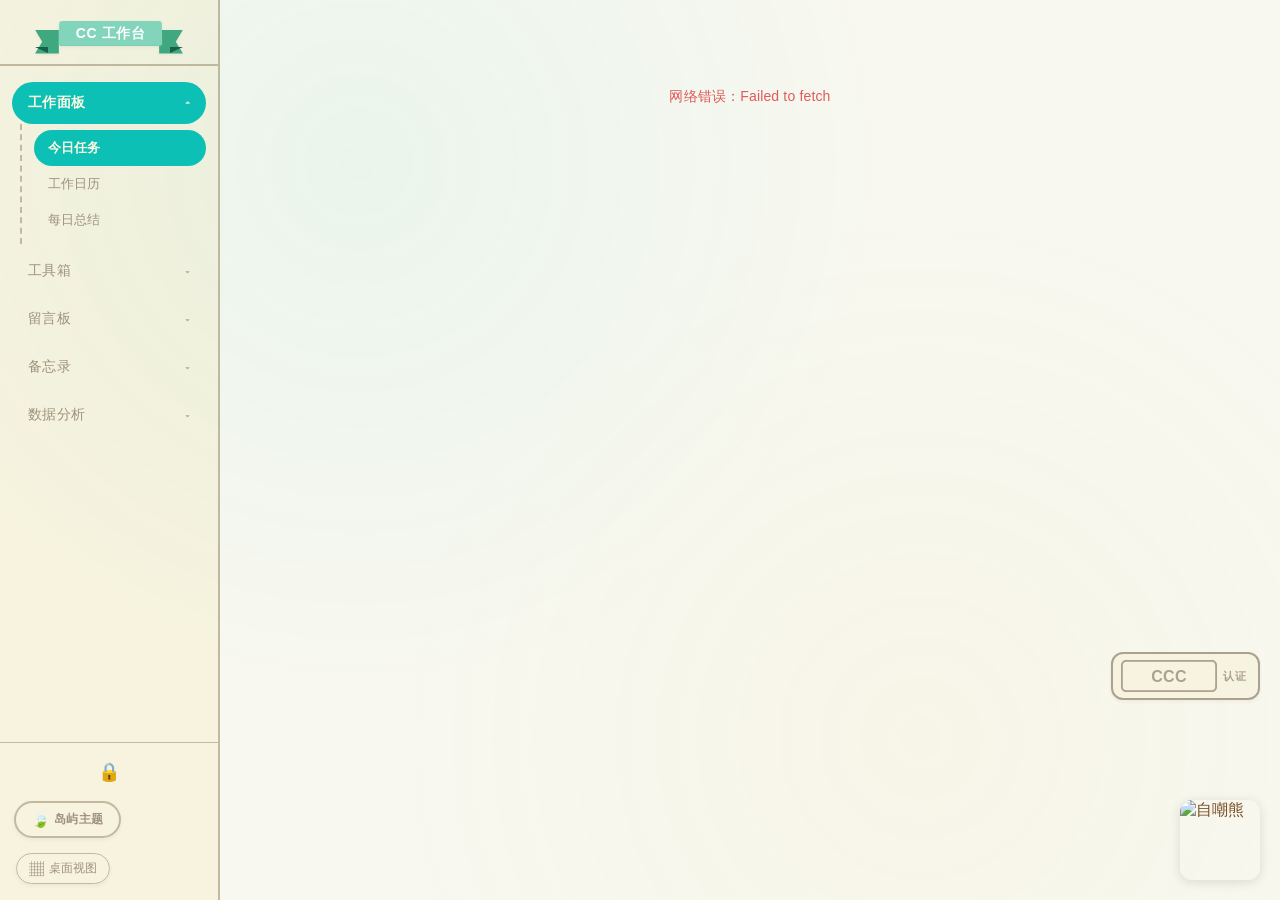
==== index.html @ 9c5de364 "deploy: 533523453299d1c32eed625b821d4c631b75091e" ====
<!DOCTYPE html>
<html lang="zh-CN">
<head>
<meta charset="UTF-8">
<meta name="viewport" content="width=device-width, initial-scale=1.0, maximum-scale=1.0, user-scalable=no">
<meta http-equiv="Content-Security-Policy" content="default-src 'self' https://fonts.googleapis.com https://fonts.gstatic.com https://cdn.jsdelivr.net; style-src 'self' 'unsafe-inline' https://fonts.googleapis.com; script-src 'self' 'unsafe-inline' https://cdn.jsdelivr.net; img-src 'self' data: blob: https://media.tenor.com; connect-src 'self' https://api.sz-hrhb.com http://127.0.0.1:5001 https://cdn.jsdelivr.net https://opencode.ai">
<title>CC 工作台</title>
<link rel="preconnect" href="https://fonts.googleapis.com">
<link rel="preconnect" href="https://fonts.gstatic.com" crossorigin>
<link href="https://fonts.googleapis.com/css2?family=Nunito:wght@400;500;600;700;800;900&family=Noto+Sans+SC:wght@400;500;700&display=swap" rel="stylesheet">
<link rel="stylesheet" href="assets/animal-island.css?v=1">
<link rel="stylesheet" href="assets/style.css?v=10">
<link rel="stylesheet" href="assets/mac-layout.css?v=10">
<script src="https://cdn.jsdelivr.net/npm/pdf-lib/dist/pdf-lib.min.js"></script>
   <script src="https://cdn.jsdelivr.net/npm/jszip/dist/jszip.min.js"></script>
   <script src="config.example.js"></script>
   <script src="config.js"></script>
</head>
<body>

<svg style="position:absolute;width:0;height:0" aria-hidden="true">
  <defs>
    <clipPath id="animal-modal-clip" clipPathUnits="objectBoundingBox">
      <path d="M0.501,0.005 L0.501,0.005 L0.523,0.005 L0.549,0.006 C0.704,0.01,0.796,0.017,0.825,0.027 L0.827,0.028 C0.872,0.045,0.939,0.044,0.978,0.17 C1,0.254,1,0.365,0.99,0.505 L0.988,0.513 C0.979,0.558,0.971,0.598,0.965,0.633 C0.956,0.689,0.979,0.77,0.964,0.865 C0.953,0.928,0.921,0.966,0.869,0.979 C0.821,0.986,0.773,0.992,0.726,0.995 L0.712,0.996 L0.694,0.997 C0.648,1,0.586,1,0.507,1 L0.501,1 L0.464,1 C0.385,1,0.325,0.998,0.283,0.995 C0.234,0.992,0.184,0.987,0.133,0.979 C0.081,0.966,0.05,0.928,0.039,0.865 C0.023,0.77,0.047,0.689,0.037,0.633 C0.031,0.595,0.023,0.552,0.013,0.505 C-0.006,0.365,-0.002,0.254,0.024,0.17 C0.064,0.045,0.13,0.045,0.174,0.028 L0.175,0.028 C0.204,0.017,0.303,0.009,0.474,0.005 L0.501,0.005"/>
    </clipPath>
  </defs>
</svg>

<!-- Mobile hamburger -->
<button id="mobile-menu-btn" type="button" aria-label="菜单">☰</button>

<div id="app-screen" class="active">
  <aside class="nav-bar">
    <div class="nav-brand">
      <span class="ai-title ai-title--small ai-title--app-teal" style="margin:0">
        <span class="ai-title__back ai-title__back--left"></span>
        <span class="ai-title__back ai-title__back--right"></span>
        <span class="ai-title__fold ai-title__fold--left"></span>
        <span class="ai-title__fold ai-title__fold--right"></span>
        <span class="ai-title__front"><span class="ai-title__text">CC 工作台</span></span>
      </span>
    </div>
    <nav class="nav-items">
      <div class="nav-group">
        <button class="nav-item" data-panel="dashboard">
          <span class="nav-item-label">工作面板</span>
          <span class="nav-chevron">▾</span>
        </button>
        <div class="nav-dropdown">
          <button class="nav-sub" data-tab="tasks">今日任务</button>
          <button class="nav-sub" data-tab="calendar">工作日历</button>
          <button class="nav-sub" data-tab="history">每日总结</button>
        </div>
      </div>
      <div class="nav-group">
        <button class="nav-item" data-panel="toolbox">
          <span class="nav-item-label">工具箱</span>
          <span class="nav-chevron">▾</span>
        </button>
        <div class="nav-dropdown">
          <button class="nav-sub" data-tool="pdf-to-excel">PDF→Excel</button>
          <button class="nav-sub" data-tool="pdf-merge">PDF合并</button>
          <button class="nav-sub" data-tool="pdf-split">PDF分割</button>
          <button class="nav-sub" data-tool="image-convert">图片转换</button>
          <button class="nav-sub" data-tool="image-compress">图片压缩</button>
          <button class="nav-sub" data-tool="office-to-pdf">Office→PDF</button>
          <button class="nav-sub" data-tool="pdf-compress">PDF压缩</button>
          <button class="nav-sub" data-tool="ocr">OCR识别</button>
          <button class="nav-sub" data-tool="table-extract">表格提取</button>
        </div>
      </div>
      <div class="nav-group">
        <button class="nav-item" data-panel="board">
          <span class="nav-item-label">留言板</span>
          <span class="nav-chevron">▾</span>
        </button>
        <div class="nav-dropdown">
          <button class="nav-sub" data-tab="board-list">全部留言</button>
        </div>
      </div>
      <div class="nav-group">
        <button class="nav-item" data-panel="memo">
          <span class="nav-item-label">备忘录</span>
          <span class="nav-chevron">▾</span>
        </button>
        <div class="nav-dropdown">
          <button class="nav-sub" data-tab="memo-list">全部备忘</button>
        </div>
      </div>
      <div class="nav-group">
        <button class="nav-item" data-panel="analysis">
          <span class="nav-item-label">数据分析</span>
          <span class="nav-chevron">▾</span>
        </button>
        <div class="nav-dropdown">
          <button class="nav-sub" data-tab="analyze">分析任务</button>
        </div>
      </div>
    </nav>
    <div class="nav-lock">
      <button class="lock-btn" id="lock-btn" type="button" title="锁屏">🔒</button>
    </div>
  </aside>
  <main class="app-main">

    <!-- Panel: Dashboard -->
    <div class="panel" id="panel-dashboard">
      <div class="panel-body" id="dash-body">
        <div class="dash-loading">加载中…</div>
      </div>
    </div>

    <!-- Panel: Toolbox -->
    <div class="panel active" id="panel-toolbox">
      <div class="panel-body" id="toolbox-body">
        <div class="panel-empty">选择工具开始使用</div>
      </div>
    </div>

    <!-- Panel: Board -->
    <div class="panel" id="panel-board">
      <div class="panel-body" id="board-body">
        <div class="dash-loading">加载中…</div>
      </div>
    </div>

    <!-- Panel: Memo -->
    <div class="panel" id="panel-memo">
      <div class="panel-body" id="memo-body">
        <div class="dash-loading">加载中…</div>
      </div>
    </div>

    <!-- Panel: Analysis -->
    <div class="panel" id="panel-analysis">
      <div class="panel-body" id="analysis-body">
          <div class="analysis-wrap ai-pattern-default" style="padding:24px;border-radius:20px">
          <div class="analysis-header">
            <div class="ai-title ai-title--app-yellow" style="display:inline-flex;margin-bottom:12px">
              <span class="ai-title__back ai-title__back--left"></span>
              <span class="ai-title__back ai-title__back--right"></span>
              <span class="ai-title__fold ai-title__fold--left"></span>
              <span class="ai-title__fold ai-title__fold--right"></span>
              <span class="ai-title__front"><span class="ai-title__text">邮箱数据分析</span></span>
            </div>
            <p class="analysis-desc">自动检查 sylvia.tan@assaabloy.com 发送的最新邮件，通过 AI 读取邮件内容和附件 Excel，完成任务分析。</p>
          </div>

          <!-- 使用说明 -->
          <details class="analysis-guide" id="analysis-guide">
            <summary class="analysis-guide-summary">📖 使用说明（点击展开）</summary>
            <div class="analysis-guide-body">
              <div class="analysis-guide-step">
                <span class="guide-step-num">1</span>
                <div class="guide-step-content">
                  <strong>检查并分析邮件</strong>
                  <p>点击下方「📬 检查邮件并分析」按钮，系统将自动登录 QQ 邮箱，获取 sylvia.tan@assaabloy.com 的<em>最新一封邮件</em>（含附件 Excel）。AI 将读取邮件正文和附件表格数据，生成分析报告。</p>
                </div>
              </div>
              <div class="analysis-guide-step">
                <span class="guide-step-num">2</span>
                <div class="guide-step-content">
                  <strong>查看分析结果</strong>
                  <p>分析完成后，页面顶部会显示本次分析结果的详细报告，包含邮件摘要、AI 分析结论和数据洞察。关闭后仍可在下方「分析历史」中随时查看。</p>
                </div>
              </div>
              <div class="analysis-guide-step">
                <span class="guide-step-num">3</span>
                <div class="guide-step-content">
                  <strong>管理分析历史</strong>
                  <p>每次分析自动保存为历史卡片。每张卡片可：</p>
                  <ul>
                    <li><strong>查看详情</strong> — 展开完整 AI 分析报告</li>
                    <li><strong>标记状态</strong> — 确认是否已生成 PDF ✅、是否导出 XLSX 📊、是否已回复邮件 📬</li>
                    <li><strong>删除记录</strong> — 点击右上角 ✕ 移除不需要的记录</li>
                  </ul>
                </div>
              </div>
              <div class="analysis-guide-step">
                <span class="guide-step-num">4</span>
                <div class="guide-step-content">
                  <strong>工作流提醒</strong>
                  <p>为了保障数据准确性，建议每次收到 sylvia 的新邮件后，先进行 AI 分析确认数据变化，再根据分析结果做后续下单、出货等操作。标记已完成步骤，方便后续追溯。</p>
                </div>
              </div>
            </div>
          </details>

          <div class="analysis-actions">
            <button class="analysis-btn" id="btn-check-email" onclick="startEmailAnalysis()">
              <span class="analysis-btn-icon">📬</span>
              <span class="analysis-btn-text">检查邮件并分析</span>
            </button>
            <div class="analysis-status" id="analysis-status" style="display:none"></div>
          </div>
          <div class="analysis-result" id="analysis-result" style="display:none">
            <div class="analysis-result-header">
              <h3>本次分析结果</h3>
              <button class="analysis-result-close" onclick="closeAnalysisResult()">✕</button>
            </div>
            <div class="analysis-result-body" id="analysis-result-body"></div>
          </div>
          <div class="analysis-records-section">
            <div class="analysis-records-header">
              <h3>📋 分析历史</h3>
            </div>
            <div class="analysis-records-list" id="analysis-records-list"></div>
          </div>
        </div>
      </div>
    </div>

  </main>
</div>
<!-- 3C Certification Badge -->
<div class="c3-badge" id="c3-badge" title="本产品通过 CCC 认证">
  <svg viewBox="0 0 120 40" width="96" height="32" aria-hidden="true">
    <rect x="1" y="1" width="118" height="38" rx="6" fill="none" stroke="currentColor" stroke-width="2.5"/>
    <text x="60" y="27" text-anchor="middle" font-family="Arial,sans-serif" font-weight="bold" font-size="20" fill="currentColor">CCC</text>
  </svg>
  <span class="c3-badge-label">认证</span>
</div>
<!-- Mobile overlay (outside app-screen for correct stacking) -->
<div class="nav-overlay" id="nav-overlay"></div>

<div id="lock-screen">
  <img class="lock-bear" src="https://media.tenor.com/4bMDX6ox1JgAAAAj/joke-bear-jokebear.gif" alt="bear">
  <span class="lock-hint">点击解锁</span>
</div>
<script src="assets/app.js?v=10"></script>
<script src="assets/analysis.js?v=8"></script>
<script src="assets/dashboard.js?v=10"></script>
<script src="assets/toolbox.js?v=10"></script>
<script src="assets/board.js?v=8"></script>
<script src="assets/memo.js?v=8"></script>
<script src="assets/theme.js?v=8"></script>
<script src="assets/layout-switcher.js?v=13"></script>
<script src="assets/bear-corner.js?v=9"></script>
</body>
</html>
---- assets/animal-island.css ----
/**
 * animal-island-ui design tokens & primitives (v0.9.5)
 * Source: docs/PROMPT.md — CC 工作台视觉基座
 */

:root {
  --primary: #19c8b9;
  --primary-hover: #3dd4c6;
  --primary-active: #11a89b;
  --primary-bg: #e6f9f6;

  --text: #794f27;
  --text-body: #725d42;
  --text-secondary: #9f927d;
  --text-muted: #8a7b66;
  --text-disabled: #c4b89e;

  --bg: #f8f8f0;
  --bg-content: rgb(247, 243, 223);
  --bg-disabled: #f0ece2;

  --border: #c4b89e;
  --border-hover: #a89878;
  --border-strong: #9f927d;

  --success: #6fba2c;
  --success-active: #5a9e1e;
  --warning: #f5c31c;
  --warning-active: #dba90e;
  --error: #e05a5a;
  --error-active: #c94444;

  --focus-yellow: #ffcc00;
  --focus-yellow-d: #e0b800;
  --focus-yellow-radio: #f5c31c;

  --shadow-btn: #bdaea0;
  --shadow-input: #d4c9b4;
  --shadow-switch: #5a9e1e;

  --r-sm: 12px;
  --r-base: 18px;
  --r-lg: 24px;
  --r-pill: 50px;

  --ease: cubic-bezier(0.4, 0, 0.2, 1);
  --d-fast: 0.15s;
  --d-base: 0.25s;
  --d-slow: 0.35s;

  /* Legacy aliases — keep existing class names working */
  --ink: var(--text);
  --body: var(--text-body);
  --muted: var(--text-secondary);
  --surface: var(--bg-content);
  --hairline: var(--border);
  --charcoal: #d4c9b4;
  --jade: var(--primary);
  --jade-light: var(--primary-bg);
  --terracotta: var(--error);
  --terracotta-light: #fef2f2;
  --accent-red: var(--error);

  --font-body: Nunito, 'Noto Sans SC', -apple-system, 'PingFang SC', sans-serif;
  --font-head: Nunito, 'Noto Sans SC', -apple-system, 'PingFang SC', sans-serif;

  --radius-sm: var(--r-sm);
  --radius-md: var(--r-base);
  --radius-lg: var(--r-lg);

  --shadow-sm: 0 2px 4px 0 rgba(61, 52, 40, 0.06);
  --shadow-md: 0 3px 10px 0 rgba(61, 52, 40, 0.1);
  --shadow-lg: 0 4px 16px 0 rgba(61, 52, 40, 0.12);

  --bg-effect:
    radial-gradient(circle at 28% 18%, rgba(25, 200, 185, 0.06) 0, transparent 45%),
    radial-gradient(circle at 72% 82%, rgba(247, 205, 103, 0.05) 0, transparent 45%);
}

/* ── Pattern wallpapers (Card signature look) ── */
.ai-pattern-default {
  background:
    radial-gradient(circle, rgba(199, 181, 149, 0.18) 1.5px, transparent 1.5px) 0 0/28px 28px,
    radial-gradient(circle, rgba(214, 200, 170, 0.12) 1px, transparent 1px) 7px 7px/14px 14px,
    var(--bg-content);
  border: 1.5px solid var(--border);
  color: var(--text-body);
}

.ai-pattern-app-teal {
  background:
    radial-gradient(circle, rgba(130, 213, 187, 0.18) 1.5px, transparent 1.5px) 0 0/28px 28px,
    radial-gradient(circle, rgba(160, 230, 210, 0.12) 1px, transparent 1px) 7px 7px/14px 14px,
    #e8f8f3;
  border: 1.5px solid #82d5bb;
  color: #186048;
}

/* ── Title ribbon ── */
.ai-title {
  display: inline-flex;
  align-items: center;
  height: 2em;
  padding: 0 1.6em;
  font-weight: 800;
  line-height: 1;
  letter-spacing: 0.04em;
  position: relative;
  filter: drop-shadow(0 0.08em 0.12em rgba(0, 0, 0, 0.05));
  color: var(--rt, #fff);
  font-size: 20px;
  margin-bottom: 16px;
}
.ai-title--large { font-size: 28px; }
.ai-title--small { font-size: 14px; }
.ai-title__back {
  position: absolute;
  z-index: 1;
  width: 1.7em;
  height: 1.7em;
  bottom: -0.4em;
  background: var(--rb);
}
.ai-title__back--left {
  left: 0;
  clip-path: polygon(100% 0%, 100% 100%, 0% 100%, 30% 50%, 0% 0%);
}
.ai-title__back--right {
  right: 0;
  clip-path: polygon(0% 0%, 100% 0%, 70% 50%, 100% 100%, 0% 100%);
}
.ai-title__fold {
  position: absolute;
  z-index: 2;
  top: calc(100% - 0.04em);
  width: 0;
  height: 0;
  border-style: solid;
}
.ai-title__fold--left {
  left: 0;
  border-width: 0 0.95em 0.45em 0;
  border-color: transparent var(--rk) transparent transparent;
}
.ai-title__fold--right {
  right: 0;
  border-width: 0 0 0.45em 0.95em;
  border-color: transparent transparent transparent var(--rk);
}
.ai-title__front {
  position: relative;
  z-index: 3;
  inset: 0 0.1em;
  border-radius: 0.2em;
  background: var(--rf);
  transform: perspective(11.5em) rotateX(3deg);
  box-shadow: inset 0 -0.06em 0 rgba(0, 0, 0, 0.05);
  padding: 0.35em 1.2em 0.45em;
}
.ai-title__text {
  font-weight: 900;
  padding-top: 0.11em;
  position: relative;
  z-index: 4;
}
.ai-title--app-teal {
  --rf: #82d5bb; --rb: #40a880; --rk: #186048; --rt: #fff;
}
.ai-title--app-pink {
  --rf: #f8a6b2; --rb: #e06880; --rk: #a03060; --rt: #fff;
}
.ai-title--default-green {
  --rf: #27d039; --rb: #20992a; --rk: #115017; --rt: #fff;
}
.ai-title--app-yellow {
  --rf: #f7cd67; --rb: #d4a030; --rk: #8a6010; --rt: #725d42;
}

/* ── Primary button (3D pixel stack) ── */
.ai-btn-primary,
.tb-btn-primary,
.board-btn,
.board-reply-submit,
.memo-modal-save,
.analysis-btn {
  display: inline-flex;
  align-items: center;
  justify-content: center;
  gap: 8px;
  min-height: 45px;
  padding: 10px 24px;
  border-radius: var(--r-pill);
  border: 2px solid var(--bg);
  background: var(--bg);
  color: var(--text);
  font-family: var(--font-body);
  font-size: 14px;
  font-weight: 600;
  letter-spacing: 0.02em;
  line-height: 1;
  cursor: pointer;
  transition: transform var(--d-fast) var(--ease), box-shadow var(--d-fast) var(--ease);
  box-shadow: 0 5px 0 0 var(--shadow-btn);
}
.ai-btn-primary:hover,
.tb-btn-primary:hover:not(:disabled),
.board-btn:hover,
.board-reply-submit:hover:not(:disabled),
.memo-modal-save:hover:not(:disabled),
.analysis-btn:hover:not(:disabled) {
  box-shadow: 0 6px 0 0 var(--shadow-btn);
  transform: translateY(-1px);
}
.ai-btn-primary:active,
.tb-btn-primary:active:not(:disabled),
.board-btn:active,
.board-reply-submit:active:not(:disabled),
.memo-modal-save:active:not(:disabled),
.analysis-btn:active:not(:disabled) {
  box-shadow: 0 1px 0 0 var(--shadow-btn);
  transform: translateY(2px);
}
.ai-btn-primary:focus-visible,
.tb-btn-primary:focus-visible,
.analysis-btn:focus-visible {
  outline: 2px solid var(--primary);
  outline-offset: 2px;
}
.ai-btn-primary:disabled,
.tb-btn-primary:disabled,
.analysis-btn:disabled {
  opacity: 0.5;
  cursor: not-allowed;
  transform: none;
  box-shadow: 0 5px 0 0 var(--shadow-btn);
}

/* Override analysis gradient — use island primary */
.analysis-btn {
  background: var(--bg);
  color: var(--text);
  box-shadow: 0 5px 0 0 var(--shadow-btn);
}
.analysis-btn:hover:not(:disabled) {
  background: var(--bg);
}

/* ── Default / outline buttons ── */
.ai-btn-default,
.oa-btn,
.tb-btn-outline,
.tb-btn,
.analysis-action-btn,
.memo-modal-cancel,
.board-reply-cancel,
.memo-add-btn {
  font-family: var(--font-body);
  font-weight: 600;
  letter-spacing: 0.02em;
}
.oa-btn,
.tb-btn-outline,
.analysis-action-btn,
.memo-modal-cancel,
.board-reply-cancel {
  border: 2px solid var(--border-strong);
  border-radius: var(--r-pill);
  background: var(--bg);
  color: var(--text-body);
  box-shadow: var(--shadow-sm);
  transition: all var(--d-base) var(--ease);
}
.oa-btn:hover,
.tb-btn-outline:hover,
.analysis-action-btn:hover,
.memo-modal-cancel:hover,
.board-reply-cancel:hover {
  color: var(--primary);
  border-color: var(--primary);
  box-shadow: var(--shadow-md);
  transform: translateY(-1px);
}

/* ── Cards (no outer shadow, hover lift) ── */
.ai-card,
.oa-task,
.oa-history-item,
.board-item,
.board-form,
.memo-item,
.analysis-card,
.analysis-result,
.analysis-guide,
.tb-file-item,
.oa-cal-day:not(.other) {
  background: var(--bg-content);
  border: 2px solid var(--border);
  border-radius: 20px;
  color: var(--text-body);
  font-weight: 500;
  transition: transform var(--d-slow) ease, border-color var(--d-base) var(--ease);
  box-shadow: none;
}
.oa-task:hover,
.oa-history-item:hover,
.board-item:hover,
.memo-item:hover,
.analysis-card:hover,
.tb-file-item:hover {
  transform: translateY(-2px);
  border-color: var(--border-hover);
}

/* ── Inputs & textareas ── */
.ai-input,
.board-input,
.board-reply-input,
.memo-modal-input,
.memo-modal-text,
.oa-task-note,
input[type='text'],
input[type='url'],
input[type='password'],
textarea {
  background: var(--bg-content);
  border: 2px solid var(--border);
  border-radius: var(--r-pill);
  color: var(--text-body);
  font-weight: 500;
  letter-spacing: 0.01em;
  font-family: var(--font-body);
}
.ai-input:focus,
.board-input:focus,
.board-reply-input:focus,
.memo-modal-input:focus,
.memo-modal-text:focus,
.oa-task-note:focus {
  outline: none;
  border-color: var(--focus-yellow);
  box-shadow: 0 0 0 3px rgba(255, 204, 0, 0.15);
}
.ai-input::placeholder,
.board-input::placeholder,
.memo-modal-input::placeholder,
.oa-task-note::placeholder {
  color: var(--text-disabled);
  font-weight: 400;
}

/* ── Checkbox (square) ── */
.oa-cb {
  appearance: none;
  width: 22px;
  height: 22px;
  background: var(--bg-content);
  border: 2.5px solid var(--border);
  border-radius: 8px;
  cursor: pointer;
  transition: all var(--d-fast) var(--ease);
}
.oa-cb:hover {
  border-color: var(--primary);
  transform: translateY(-1px);
}
.oa-cb:checked {
  background: var(--primary);
  border-color: var(--primary-active);
}
.oa-cb:checked::after {
  content: '✓';
  display: flex;
  align-items: center;
  justify-content: center;
  color: #fff;
  font-size: 12px;
  font-weight: 700;
  height: 100%;
}
.oa-cb:focus-visible {
  outline: 2px solid var(--focus-yellow);
  outline-offset: 2px;
}

/* ── Modal backdrop ── */
.memo-modal-overlay,
.ai-modal-backdrop {
  background: rgba(40, 30, 20, 0.45);
  backdrop-filter: blur(2px);
}
.memo-modal-content {
  background: var(--bg-content);
  color: var(--text-body);
  border: 2px solid var(--border);
  border-radius: var(--r-lg);
  box-shadow: none;
}
.memo-modal-content.ai-modal-blob {
  clip-path: url(#animal-modal-clip);
  padding: 48px 48px 32px;
}

/* Tabs handled in style.css nav */

/* ── Collapse (analysis guide) ── */
.analysis-guide {
  border: 2px solid var(--border-strong);
  border-radius: var(--r-base);
  overflow: hidden;
}
.analysis-guide-summary {
  padding: 16px 24px;
  font-weight: 600;
  color: var(--text);
}
.guide-step-num {
  width: 28px;
  height: 28px;
  border-radius: 50%;
  background: var(--primary);
  color: #fff;
  font-weight: 700;
  box-shadow: 0 2px 4px rgba(25, 200, 185, 0.3);
  font-family: var(--font-body);
}

/* ── Table-like panels ── */
.analysis-records-header {
  border-bottom: 2px dashed rgb(240, 232, 216);
}

/* ── Upload zone ── */
.tb-upload-zone {
  border: 2px dashed var(--border);
  border-radius: var(--r-lg);
  background: var(--bg-content);
}
.tb-upload-zone:hover,
.tb-upload-zone.dragover {
  border-color: var(--primary);
  background: var(--primary-bg);
}

/* ── Loader ── */
.oa-loader {
  border-color: var(--border);
  border-top-color: var(--primary);
}

/* ── Greeting banner → island card ── */
.oa-greeting {
  background: var(--bg-content);
  border: 2px solid #82d5bb;
  border-radius: 20px;
  box-shadow: none;
}
.oa-greeting::before,
.oa-greeting::after {
  display: none;
}
.oa-greeting {
  background:
    radial-gradient(circle, rgba(130, 213, 187, 0.18) 1.5px, transparent 1.5px) 0 0/28px 28px,
    radial-gradient(circle, rgba(160, 230, 210, 0.12) 1px, transparent 1px) 7px 7px/14px 14px,
    #e8f8f3;
}
.oa-greeting-title {
  color: var(--text);
  font-family: var(--font-body);
  font-weight: 800;
}
.oa-greeting-sub {
  color: var(--text-secondary);
}

/* ── Calendar selected day ── */
.oa-cal-day.selected {
  background: var(--primary);
  border-color: var(--primary-active);
  color: #fff;
  box-shadow: none;
}
.oa-cal-day.today {
  border-color: var(--primary);
  color: var(--primary-active);
  background: var(--primary-bg);
}

/* ── Theme variants (animal-island palettes) ── */
[data-theme='sakura'] {
  --primary: #f8a6b2;
  --primary-hover: #fab0bb;
  --primary-active: #e06880;
  --primary-bg: #fde4e8;
  --bg: #fdf5f6;
  --bg-content: #fff5f7;
  --bg-effect: radial-gradient(circle at 30% 20%, rgba(248, 166, 178, 0.08) 0, transparent 50%);
}
[data-theme='meadow'] {
  --primary: #8ac68a;
  --primary-hover: #9ad09a;
  --primary-active: #509050;
  --primary-bg: #eaf5ea;
  --bg: #f5faf5;
  --bg-content: #f0f8f0;
  --bg-effect: radial-gradient(circle at 40% 30%, rgba(138, 198, 138, 0.08) 0, transparent 50%);
}
[data-theme='sunset'] {
  --primary: #e59266;
  --primary-hover: #eca078;
  --primary-active: #c06a30;
  --primary-bg: #faf0e8;
  --bg: #faf6f0;
  --bg-content: #f7efe6;
  --bg-effect: radial-gradient(circle at 35% 25%, rgba(229, 146, 102, 0.08) 0, transparent 50%);
}
[data-theme='lagoon'] {
  --primary: #889df0;
  --primary-hover: #9aadf5;
  --primary-active: #5068d8;
  --primary-bg: #eef1fc;
  --bg: #f5f7fd;
  --bg-content: #eef2fb;
  --bg-effect: radial-gradient(circle at 30% 20%, rgba(136, 157, 240, 0.08) 0, transparent 50%);
}
---- assets/style.css ----
/* CC 工作台 — layout & panels (tokens in animal-island.css) */

*,*::before,*::after{box-sizing:border-box;margin:0;padding:0}
html,body{height:100%;font-family:var(--font-body);font-weight:500;letter-spacing:.01em;-webkit-font-smoothing:antialiased;background:var(--bg);color:var(--text);overflow:hidden}
body::before{content:"";position:fixed;inset:0;pointer-events:none;z-index:0;background-image:var(--bg-effect)}
::selection{background:var(--primary);color:#fff}

/* ── App Shell ── */
#app-screen{display:none;height:100%}
#app-screen.active{display:flex}
@keyframes fadeSlide{from{opacity:0;transform:translateY(6px)}to{opacity:1;transform:translateY(0)}}

/* ── Nav ── */
.nav-bar{background:var(--bg-content);border-right:2px solid var(--border);display:flex;flex-direction:column;min-width:220px;height:100%;padding-bottom:48px}
.nav-brand{padding:20px 16px 16px;border-bottom:2px solid var(--border);display:flex;justify-content:center}
.nav-items{flex:1;display:flex;flex-direction:column;padding:16px 12px;gap:6px}
.nav-group{position:relative}
.nav-item{width:100%;padding:12px 16px;border-radius:var(--r-pill);display:flex;align-items:center;gap:10px;font-size:14px;font-weight:500;cursor:pointer;transition:all var(--d-base) var(--ease);border:none;background:none;color:var(--text-secondary);flex-shrink:0;white-space:nowrap;text-align:left;font-family:var(--font-body);letter-spacing:.02em}
.nav-item:hover{color:var(--text-body);background:rgba(25,200,185,.1)}
.nav-item.active{color:#fff9e3;background:#0cc0b5;font-weight:600}
.nav-item.active::before{display:none}
.nav-item-label{flex:1}
.nav-chevron{font-size:10px;color:inherit;transition:transform var(--d-base) var(--ease);flex-shrink:0;opacity:.8}
.nav-group.open .nav-chevron{transform:rotate(180deg)}
.nav-dropdown{display:none;padding:6px 0 6px 12px;margin-left:8px;border-left:2px dashed var(--border)}
.nav-group.open .nav-dropdown{display:block;animation:fadeSlide .25s var(--ease)}
.nav-sub{display:block;width:100%;padding:9px 14px;border:none;border-radius:var(--r-pill);font-size:13px;font-weight:500;cursor:pointer;background:transparent;color:var(--text-secondary);text-align:left;font-family:var(--font-body);transition:all var(--d-fast) var(--ease)}
.nav-sub:hover{color:var(--text-body);background:rgba(25,200,185,.1)}
.nav-sub.active{color:#fff9e3;background:#0cc0b5;font-weight:600}

.nav-lock{
  padding:12px 14px;border-top:1px solid var(--hairline);
  flex-shrink:0;display:flex;justify-content:center
}
.lock-btn{
  background:none;border:none;cursor:pointer;font-size:18px;
  padding:6px 14px;border-radius:var(--radius-sm);color:var(--muted);
  transition:all .2s;font-family:var(--font-body);font-weight:500
}
.lock-btn:hover{color:var(--jade);background:var(--jade-light)}

/* ── Lock Screen ── */
#lock-screen{
  position:fixed;inset:0;z-index:999;
  background:var(--bg);
  display:none;align-items:center;justify-content:center;
  flex-direction:column;gap:12px
}
#lock-screen.active{display:flex;animation:fadeSlide .3s ease}
#lock-screen .lock-hint{pointer-events:none}
.lock-bear{max-width:280px;max-height:280px;border-radius:var(--radius-lg);cursor:pointer}
.lock-hint{font-size:13px;color:var(--muted);font-weight:400;pointer-events:none}

/* ── Main Panel ── */
.app-main{flex:1;display:flex;flex-direction:column;min-width:0;background:var(--bg)}

.panel{display:none;flex-direction:column;height:100%;position:relative;animation:fadeSlide .35s ease}
.panel.active{display:flex}


.panel-body{flex:1;overflow-y:auto;padding:28px}
.panel-body::-webkit-scrollbar{width:6px}
.panel-body::-webkit-scrollbar-track{background:transparent}
.panel-body::-webkit-scrollbar-thumb{background:var(--charcoal);border-radius:3px}
.panel-body::-webkit-scrollbar-thumb:hover{background:var(--muted)}
.panel-empty{display:flex;align-items:center;justify-content:center;height:100%;color:var(--muted);font-size:14px}

/* ── Bear Image ── */
.bear-wrap{flex-shrink:0;position:relative}
.bear-img{box-shadow:0 2px 8px rgba(0,0,0,.15)}

/* ── Decorative tiny bears ── */
.bear-dot{display:inline-flex;width:20px;height:20px;vertical-align:middle;align-items:center;justify-content:center}

/* ── Greeting Card ── */
.oa-greeting{border-radius:20px;padding:28px 32px;margin-bottom:28px;display:flex;justify-content:space-between;align-items:center;gap:20px;position:relative;overflow:hidden;border:2px solid #82d5bb;box-shadow:none;background:radial-gradient(circle,rgba(130,213,187,.18) 1.5px,transparent 1.5px) 0 0/28px 28px,radial-gradient(circle,rgba(160,230,210,.12) 1px,transparent 1px) 7px 7px/14px 14px,#e8f8f3}
.oa-greeting::before,.oa-greeting::after{display:none}
.oa-greeting-title{font-family:var(--font-body);font-size:22px;font-weight:800;color:var(--text);letter-spacing:.02em;margin-bottom:4px;position:relative}
.oa-greeting-sub{font-size:13px;color:var(--text-secondary);position:relative}
.oa-greeting-ring{flex-shrink:0;width:72px;height:72px;position:relative}

/* ── Section ── */
.oa-dash-section{margin-bottom:28px;animation:fadeSlide .35s ease}
/* ── Trello Board ── */
.oa-trello{display:flex;gap:12px;overflow-x:auto;padding-bottom:8px;min-height:300px;scroll-snap-type:x mandatory}
.oa-trello-col{flex:1;min-width:200px;max-width:340px;background:var(--bg);border-radius:var(--radius-md);padding:12px;display:flex;flex-direction:column;scroll-snap-align:start}
.oa-trello-header{display:flex;align-items:center;justify-content:space-between;margin-bottom:12px;padding:0 4px}
.oa-trello-header-label{font-size:13px;font-weight:700;color:var(--ink)}
.oa-trello-count{font-size:11px;font-weight:700;color:var(--muted);background:var(--surface);padding:2px 10px;border-radius:12px;border:1px solid var(--hairline)}
.oa-trello-list{display:flex;flex-direction:column;gap:8px;flex:1}
.oa-trello-card{background:var(--surface);border:1.5px solid var(--hairline);border-radius:var(--radius-sm);padding:12px 14px;transition:all .2s;box-shadow:var(--shadow-sm);border-left:4px solid var(--charcoal)}
.oa-trello-card:hover{box-shadow:var(--shadow-md);border-color:var(--charcoal)}
.oa-trello-card.status-todo{border-left-color:var(--terracotta)}
.oa-trello-card.status-in_progress{border-left-color:var(--amber)}
.oa-trello-card.status-done{border-left-color:var(--jade);opacity:.7}
.oa-trello-label{font-size:12px;line-height:1.5;color:var(--body);font-weight:500;margin-bottom:8px;word-break:break-word}
.oa-trello-card.status-done .oa-trello-label{color:var(--muted);text-decoration:line-through}
.oa-trello-actions{display:flex;gap:4px;flex-wrap:wrap}
.oa-trello-adv-btn,.oa-trello-note-btn{background:var(--bg);border:1px solid var(--hairline);border-radius:var(--radius-sm);padding:4px 10px;font-size:11px;font-weight:500;cursor:pointer;font-family:var(--font-body);color:var(--text-secondary);transition:all .15s}
.oa-trello-adv-btn:hover{background:var(--primary-bg);border-color:var(--primary);color:var(--primary)}
.oa-trello-note-btn{font-size:13px;padding:4px 6px;line-height:1}
.oa-trello-note-btn:hover{background:var(--jade-light);color:var(--jade)}
.oa-trello-note-wrap{margin-top:8px}
.oa-trello-note{width:100%;padding:6px 8px;border:1px solid var(--hairline);border-radius:var(--radius-sm);font-size:11px;font-family:var(--font-body);background:var(--bg);color:var(--body);resize:vertical;min-height:28px;outline:none;transition:border-color .2s}
.oa-trello-note:focus{border-color:var(--jade)}
.oa-trello-empty{text-align:center;padding:24px 0;color:var(--text-disabled);font-size:12px}
/* ── Carried-over block (昨日未完成) ── */
.oa-carry-block{margin-bottom:20px;padding:16px;border-radius:var(--radius-md);background:radial-gradient(circle,rgba(245,195,28,.12) 1.5px,transparent 1.5px) 0 0/22px 22px,var(--surface);border:2px solid var(--amber,#f5c31c)}
.oa-carry-header{display:flex;align-items:center;gap:10px;margin-bottom:12px}
.oa-carry-title{font-size:14px;font-weight:700;color:var(--ink)}
.oa-carry-count{font-size:11px;font-weight:700;color:#8a6010;background:rgba(245,195,28,.22);padding:2px 10px;border-radius:12px}
.oa-carry-group{margin-bottom:12px}
.oa-carry-group:last-child{margin-bottom:0}
.oa-carry-group-date{font-size:11px;font-weight:600;color:var(--muted);margin-bottom:6px;padding-left:2px}
.oa-carry-block .oa-trello-list{display:grid;grid-template-columns:repeat(auto-fill,minmax(200px,1fr));gap:8px}
.oa-carry-block .oa-trello-card{border-left-color:var(--amber,#f5c31c)}
/* ── Add Task FAB ── */
.oa-trello-add-fab{display:flex;align-items:center;gap:6px;padding:6px 12px;border-radius:var(--radius-sm);cursor:pointer;transition:all .2s ease;user-select:none}
.oa-trello-add-fab.hide{display:none}
.oa-trello-add-icon{font-size:15px;font-weight:700;transition:transform .25s ease;color:var(--jade)}
.oa-trello-add-fab:hover .oa-trello-add-icon{transform:rotate(45deg)}
.oa-trello-add-label{font-size:11px;font-weight:600;color:var(--jade)}
.oa-trello-add-fab:hover .oa-trello-add-label{text-decoration:underline;text-underline-offset:2px}

/* ── Add Task Card (glassmorphism) ── */
.oa-trello-add-card{background:var(--bg);border:1.5px solid var(--jade-light);border-radius:var(--radius-md);padding:12px;margin-top:6px;box-shadow:0 8px 32px rgba(0,0,0,.08),inset 0 1px 0 rgba(255,255,255,.25);display:none;backdrop-filter:blur(12px);-webkit-backdrop-filter:blur(12px);animation:fadeSlideDown .25s ease}
.oa-trello-add-card.open{display:block}
@keyframes fadeSlideDown{from{opacity:0;transform:translateY(-6px) scale(.98)}to{opacity:1;transform:translateY(0) scale(1)}}
.oa-trello-add-row{display:flex;gap:6px;align-items:center}
.oa-trello-add-input-el{flex:1;border:1.5px solid var(--hairline);border-radius:var(--radius-sm);padding:7px 10px;font-size:12px;font-family:var(--font-body);background:var(--surface);color:var(--body);outline:none;transition:border-color .2s,box-shadow .2s}
.oa-trello-add-input-el:focus{border-color:var(--jade);box-shadow:0 0 0 3px rgba(44,95,90,.12)}
.oa-trello-add-input-el::placeholder{color:var(--muted)}
.oa-trello-add-counter{font-size:10px;color:var(--muted);text-align:right;min-width:32px;font-variant-numeric:tabular-nums}
.oa-trello-add-counter.warn{color:var(--terracotta)}
.oa-trello-add-actions{display:flex;gap:6px;margin-top:8px}
.oa-trello-add-confirm{padding:5px 14px;border:none;border-radius:var(--radius-sm);background:var(--jade);color:#fff;font-size:11px;font-weight:600;cursor:pointer;font-family:var(--font-body);transition:all .15s;letter-spacing:.02em}
.oa-trello-add-confirm:hover{background:var(--jade-dark,#0a9e95);box-shadow:0 2px 8px rgba(44,95,90,.2)}
.oa-trello-add-confirm:disabled{opacity:.3;cursor:default;box-shadow:none}
.oa-trello-add-cancel{padding:5px 10px;border:1px solid var(--hairline);border-radius:var(--radius-sm);background:transparent;font-size:11px;cursor:pointer;color:var(--muted);font-family:var(--font-body);transition:all .15s}
.oa-trello-add-cancel:hover{color:var(--terracotta);background:var(--terracotta-light);border-color:var(--terracotta)}

/* ── Del button (custom items) ── */
.oa-trello-del-btn{font-size:11px;padding:4px 6px;line-height:1;opacity:.35;transition:all .15s}
.oa-trello-del-btn:hover{color:var(--terracotta);opacity:1}

/* ── Summarize ── */
.oa-summarize-wrap{margin-top:28px;text-align:center}
.oa-btn{display:inline-flex;align-items:center;justify-content:center;gap:8px;padding:10px 24px;border-radius:var(--r-pill);font-size:13px;font-weight:600;cursor:pointer;font-family:var(--font-body);transition:all var(--d-base) var(--ease);border:2px solid var(--border-strong);background:var(--bg);color:var(--text-body);box-shadow:var(--shadow-sm);letter-spacing:.02em}
.oa-btn:hover{border-color:var(--primary);color:var(--primary);box-shadow:var(--shadow-md);transform:translateY(-1px)}
.oa-btn:disabled{opacity:.4;cursor:default;pointer-events:none}
.oa-summary{background:var(--primary-bg);border:2px solid var(--border);border-radius:var(--r-base);padding:18px 22px;margin-top:16px;font-size:13px;line-height:1.8;color:var(--text-body);text-align:left}
.oa-summary strong{color:var(--primary-active);font-weight:700}

/* ── Calendar ── */
.oa-calendar{animation:fadeSlide .35s ease;max-width:520px;margin:0 auto}
.oa-cal-month{display:flex;align-items:center;justify-content:center;gap:14px;margin-bottom:24px}
.oa-cal-month h3{font-family:var(--font-head);font-size:24px;font-weight:700;min-width:160px;text-align:center;color:var(--ink);letter-spacing:1px}
.oa-cal-nav{background:var(--surface);border:1px solid var(--hairline);border-radius:var(--radius-sm);width:36px;height:36px;cursor:pointer;font-size:13px;display:flex;align-items:center;justify-content:center;color:var(--muted);transition:all .2s;box-shadow:var(--shadow-sm)}
.oa-cal-nav:hover{color:var(--jade);border-color:var(--jade);box-shadow:var(--shadow-md)}
.oa-cal-weekdays{display:grid;grid-template-columns:repeat(7,1fr);gap:4px;margin-bottom:8px;padding:0 4px}
.oa-cal-weekday{text-align:center;font-size:11px;font-weight:700;color:var(--muted);text-transform:uppercase;padding:8px 0;letter-spacing:1.2px}
.oa-cal-days{display:grid;grid-template-columns:repeat(7,1fr);gap:4px;padding:0 4px}
.oa-cal-day{border-radius:var(--radius-md);display:flex;flex-direction:column;align-items:center;justify-content:center;cursor:pointer;transition:all .18s;position:relative;color:var(--body);border:1.5px solid transparent;height:52px;background:var(--surface);box-shadow:var(--shadow-sm)}
.oa-cal-day:hover{border-color:var(--charcoal);box-shadow:var(--shadow-md);transform:translateY(-1px)}
.oa-cal-day.other{background:transparent;box-shadow:none;color:var(--charcoal)}
.oa-cal-day.other:hover{transform:none;box-shadow:none}
.oa-cal-num{font-size:15px;font-weight:600;line-height:1}
.oa-cal-day.today{border-color:var(--jade);color:var(--jade);background:var(--jade-light)}
.oa-cal-day.has-data::after{content:"";position:absolute;bottom:7px;width:5px;height:5px;border-radius:50%;background:var(--terracotta)}
.oa-cal-day.selected{background:var(--jade);color:#fff;border-color:var(--jade);box-shadow:0 2px 12px rgba(44,95,90,.25)}
.oa-cal-day.selected .oa-cal-num{color:#fff}
.oa-cal-day.selected.has-data::after{background:rgba(255,255,255,.7)}
.oa-cal-guide{margin-top:32px;padding:20px 24px;background:var(--surface);border:1px solid var(--hairline);border-radius:var(--radius-md)}
.oa-cal-legend{display:flex;gap:20px;flex-wrap:wrap;margin-bottom:14px;padding-bottom:14px;border-bottom:1px solid var(--hairline)}
.oa-cal-legend-item{display:flex;align-items:center;gap:6px;font-size:14px;color:var(--body)}
.oa-cal-legend-dot{width:12px;height:12px;border-radius:3px;border:1.5px solid var(--hairline)}
.oa-cal-legend-dot.today{border-color:var(--jade);background:var(--jade-light)}
.oa-cal-legend-dot.selected{background:var(--jade);border-color:var(--jade)}
.oa-cal-legend-dot.has-data{background:transparent;border-color:var(--terracotta);position:relative}
.oa-cal-legend-dot.has-data::after{content:"";position:absolute;bottom:1px;left:50%;transform:translateX(-50%);width:4px;height:4px;border-radius:50%;background:var(--terracotta)}
.oa-cal-howto{font-size:13px;color:var(--muted);line-height:1.8}
.oa-cal-howto strong{display:block;font-size:12px;font-weight:700;color:var(--body);text-transform:uppercase;letter-spacing:1px;margin-bottom:6px}
.oa-cal-howto em{font-style:normal;color:var(--terracotta);font-weight:700}

/* ── History ── */
.oa-history-list{display:grid;gap:12px;grid-template-columns:1fr}
@media(min-width:700px){.oa-history-list{grid-template-columns:1fr 1fr}}
@media(min-width:1200px){.oa-history-list{grid-template-columns:1fr 1fr 1fr}}
.oa-history-item{background:var(--surface);border:1px solid var(--hairline);border-radius:var(--radius-md);padding:18px 20px;transition:all .25s;cursor:pointer}
.oa-history-item:hover{box-shadow:var(--shadow-md);border-color:var(--charcoal)}
.oa-history-date{font-size:12px;font-weight:500;color:var(--muted);margin-bottom:6px}
.oa-history-body{font-size:13px;line-height:1.7;color:var(--body)}

/* ── Toolbox ── */
.tb-upload-zone{border:2px dashed var(--hairline);border-radius:var(--radius-lg);padding:56px 24px;text-align:center;cursor:pointer;transition:all .25s;margin-bottom:24px;background:var(--surface)}
.tb-upload-zone:hover{border-color:var(--jade);background:var(--jade-light)}
.tb-upload-zone.dragover{border-color:var(--jade);background:var(--jade-light);transform:scale(1.01)}
.tb-upload-icon{font-size:36px;margin-bottom:10px;display:block}
.tb-upload-text{font-size:14px;color:var(--body);margin-bottom:4px;font-weight:500}
.tb-upload-hint{font-size:12px;color:var(--muted)}
.tb-file-list{display:flex;flex-direction:column;gap:6px;margin-bottom:20px}
.tb-file-item{display:flex;align-items:center;gap:10px;padding:10px 14px;border:1px solid var(--hairline);border-radius:var(--radius-sm);background:var(--surface);transition:border-color .2s}
.tb-file-item:hover{border-color:var(--charcoal)}
.tb-file-icon{font-size:16px;flex-shrink:0}
.tb-file-name{flex:1;font-size:13px;font-weight:500;min-width:0;overflow:hidden;text-overflow:ellipsis;white-space:nowrap;color:var(--body)}
.tb-file-size{font-size:11px;color:var(--muted);flex-shrink:0}
.tb-file-del{background:none;border:none;cursor:pointer;font-size:13px;color:var(--muted);padding:4px;border-radius:3px;flex-shrink:0;transition:all .15s}
.tb-file-del:hover{color:var(--terracotta);background:var(--terracotta-light)}
.tb-file-move{background:none;border:1px solid var(--hairline);border-radius:3px;cursor:pointer;font-size:11px;width:24px;height:24px;display:flex;align-items:center;justify-content:center;color:var(--muted);flex-shrink:0;transition:all .15s}
.tb-file-move:hover{background:var(--jade-light);color:var(--jade);border-color:var(--jade)}
.tb-file-move:disabled{opacity:.25;cursor:default}
.tb-actions{display:flex;gap:10px;justify-content:center;margin-top:4px}
.tb-btn{display:inline-flex;align-items:center;justify-content:center;gap:6px;padding:10px 24px;border-radius:var(--radius-sm);font-size:13px;font-weight:500;cursor:pointer;font-family:var(--font-body);transition:all .2s}
.tb-btn-primary{background:var(--bg);color:var(--text);border:2px solid var(--bg);box-shadow:0 5px 0 0 var(--shadow-btn)}
.tb-btn-primary:hover:not(:disabled){box-shadow:0 6px 0 0 var(--shadow-btn);transform:translateY(-1px)}
.tb-btn-primary:disabled{opacity:.3;cursor:default}
.tb-btn-outline{background:var(--surface);color:var(--body);border:1px solid var(--hairline)}
.tb-btn-outline:hover{border-color:var(--jade);color:var(--jade);background:var(--jade-light)}
.tb-progress{margin-top:20px;text-align:center}
.tb-progress-bar{height:4px;background:var(--hairline);border-radius:2px;overflow:hidden;margin-top:8px}
.tb-progress-fill{height:100%;background:var(--jade);border-radius:2px;transition:width .4s ease;width:0}
.tb-result{margin-top:16px;padding:12px 16px;border-radius:var(--radius-sm);font-size:13px;text-align:center;animation:fadeSlide .25s ease}
.tb-result.success{background:var(--jade-light);border:1px solid rgba(44,95,90,.2);color:var(--jade)}
.tb-result.error{background:var(--terracotta-light);border:1px solid rgba(196,69,54,.2);color:var(--terracotta)}



/* ── Board ── */
.board-wrap{max-width:640px;margin:0 auto;animation:fadeSlide .35s ease}
.board-header{margin-bottom:24px}
.board-title{font-family:var(--font-body);font-size:22px;font-weight:800;color:var(--text);margin-bottom:4px;letter-spacing:.02em}
.board-sub{font-size:13px;color:var(--muted)}
.board-form{background:var(--surface);border:1px solid var(--hairline);border-radius:var(--radius-md);padding:18px 20px;margin-bottom:24px}
.board-input{width:100%;border:none;outline:none;resize:none;font-size:14px;font-family:var(--font-body);color:var(--body);background:transparent;line-height:1.7;min-height:60px}
.board-input::placeholder{color:var(--charcoal)}
.board-form-foot{display:flex;align-items:center;justify-content:space-between;margin-top:12px;padding-top:12px;border-top:1px solid var(--hairline)}
.board-count{font-size:11px;color:var(--muted)}
.board-btn{padding:8px 22px;border:2px solid var(--bg);border-radius:var(--r-pill);background:var(--bg);color:var(--text);font-size:13px;font-weight:600;cursor:pointer;font-family:var(--font-body);box-shadow:0 5px 0 0 var(--shadow-btn);transition:transform var(--d-fast) var(--ease),box-shadow var(--d-fast) var(--ease)}
.board-btn:hover{box-shadow:0 6px 0 0 var(--shadow-btn);transform:translateY(-1px)}
.board-empty{display:flex;flex-direction:column;align-items:center;padding:60px 0;color:var(--muted);font-size:14px}
.board-list{display:flex;flex-direction:column;gap:10px}
.board-item{background:var(--surface);border:1px solid var(--hairline);border-radius:var(--radius-md);padding:16px 20px;transition:all .2s;animation:fadeSlide .25s ease}
.board-item:hover{border-color:var(--charcoal);box-shadow:var(--shadow-sm)}
.board-item-head{display:flex;align-items:center;gap:10px;margin-bottom:8px}
.board-item-author{font-size:12px;font-weight:600;color:var(--jade)}
.board-item-time{font-size:11px;color:var(--muted);flex:1}
.board-item-del{background:none;border:none;cursor:pointer;font-size:13px;color:var(--charcoal);padding:4px;border-radius:3px;transition:all .15s;line-height:1}
.board-item-del:hover{color:var(--terracotta);background:var(--terracotta-light)}
.board-item-body{font-size:14px;line-height:1.7;color:var(--body);white-space:pre-wrap;word-break:break-word}
.board-item-actions{display:flex;align-items:center;gap:12px;margin-top:10px;padding-top:10px;border-top:1px solid var(--hairline)}
.board-like-btn{background:none;border:none;cursor:pointer;font-size:13px;color:var(--muted);padding:4px 8px;border-radius:var(--radius-sm);transition:all .2s;display:flex;align-items:center;gap:4px}
.board-like-btn:hover{color:var(--terracotta);background:var(--terracotta-light)}
.board-like-btn.liked{color:var(--terracotta)}
.board-like-cnt{font-size:11px;font-weight:600}
.board-reply-toggle{background:none;border:none;cursor:pointer;font-size:12px;color:var(--muted);padding:4px 8px;border-radius:var(--radius-sm);transition:all .2s}
.board-reply-toggle:hover{color:var(--jade);background:var(--jade-light)}
.board-replies{margin-top:10px;margin-left:4px;padding-left:12px;border-left:2px solid var(--hairline)}
.board-reply{position:relative;padding:8px 0 8px 4px;border-bottom:1px solid var(--hairline);font-size:13px;line-height:1.6}
.board-reply:last-child{border-bottom:none}
.board-reply-author{font-size:11px;font-weight:600;color:var(--jade)}
.board-reply-time{font-size:10px;color:var(--muted);margin-left:8px}
.board-reply-del{position:absolute;top:6px;right:0;background:none;border:none;cursor:pointer;font-size:11px;color:var(--charcoal);padding:2px 4px;border-radius:2px;transition:all .15s;line-height:1}
.board-reply-del:hover{color:var(--terracotta);background:var(--terracotta-light)}
.board-reply-text{margin-top:2px;color:var(--body);white-space:pre-wrap;word-break:break-word}
.board-reply-form{margin-top:10px;padding:12px;background:var(--bg);border:1px solid var(--hairline);border-radius:var(--radius-sm)}
.board-reply-input{width:100%;border:none;outline:none;resize:none;font-size:13px;font-family:var(--font-body);color:var(--body);background:transparent;line-height:1.6;min-height:40px}
.board-reply-input::placeholder{color:var(--charcoal)}
.board-reply-foot{display:flex;justify-content:flex-end;gap:8px;margin-top:8px}
.board-reply-cancel{background:none;border:1px solid var(--hairline);border-radius:var(--radius-sm);padding:6px 14px;font-size:12px;cursor:pointer;color:var(--muted);font-family:var(--font-body);transition:all .15s}
.board-reply-cancel:hover{border-color:var(--charcoal);color:var(--body)}
.board-reply-submit{background:var(--bg);color:var(--text);border:2px solid var(--bg);box-shadow:0 5px 0 0 var(--shadow-btn)}
.board-reply-submit:hover:not(:disabled){box-shadow:0 6px 0 0 var(--shadow-btn);transform:translateY(-1px)}
.board-reply-submit:disabled{opacity:.4;cursor:default}

/* ── Memo ── */
.memo-wrap{max-width:640px;margin:0 auto;animation:fadeSlide .35s ease}
.memo-header{margin-bottom:20px}
.memo-title{font-family:var(--font-body);font-size:22px;font-weight:800;color:var(--text);margin-bottom:4px}
.memo-sub{font-size:13px;color:var(--muted)}
.memo-add-btn{display:block;width:100%;padding:14px;border:2px dashed var(--hairline);border-radius:var(--radius-md);background:var(--surface);font-size:14px;font-weight:600;color:var(--muted);cursor:pointer;transition:all .2s;font-family:var(--font-body);margin-bottom:24px;text-align:center}
.memo-add-btn:hover{border-color:var(--jade);color:var(--jade);background:var(--jade-light)}
.memo-list{display:flex;flex-direction:column;gap:24px}
.memo-group{animation:fadeSlide .3s ease}
.memo-group-date{font-size:13px;font-weight:700;color:var(--body);margin-bottom:10px;padding-bottom:6px;border-bottom:1px solid var(--hairline);display:flex;align-items:center;gap:8px}
.memo-group-sub{font-size:11px;color:var(--muted);font-weight:400}
.memo-group-list{display:flex;flex-direction:column;gap:8px}
.memo-item{background:var(--surface);border:1px solid var(--hairline);border-radius:var(--radius-md);padding:16px 18px;transition:all .2s;cursor:pointer}
.memo-item:hover{border-color:var(--charcoal);box-shadow:var(--shadow-sm)}
.memo-item-head{display:flex;align-items:baseline;gap:10px;margin-bottom:6px}
.memo-item-title{font-size:14px;font-weight:600;color:var(--jade);flex:1}
.memo-item-time{font-size:11px;color:var(--muted);flex-shrink:0}
.memo-item-del{background:none;border:none;cursor:pointer;font-size:12px;color:var(--charcoal);padding:2px 6px;border-radius:3px;transition:all .15s;line-height:1;flex-shrink:0}
.memo-item-del:hover{color:var(--terracotta);background:var(--terracotta-light)}
.memo-item-body{font-size:13px;line-height:1.7;color:var(--body);white-space:pre-wrap;word-break:break-word}
.memo-item:not(:has(.memo-item-title)) .memo-item-body{font-size:14px}

/* ── Memo Modal ── */
.memo-modal{display:none;position:fixed;inset:0;z-index:1000;align-items:center;justify-content:center}
.memo-modal.open{display:flex}
.memo-modal-overlay{position:absolute;inset:0;background:rgba(26,24,22,.35);backdrop-filter:blur(2px)}
.memo-modal-content{position:relative;background:var(--surface);border-radius:var(--radius-lg);padding:28px 32px;width:90%;max-width:500px;box-shadow:var(--shadow-lg);animation:fadeSlide .25s ease}
.memo-modal-close{position:absolute;top:16px;right:18px;background:none;border:none;cursor:pointer;font-size:18px;color:var(--muted);padding:4px;line-height:1;border-radius:3px;transition:all .15s}
.memo-modal-close:hover{color:var(--terracotta);background:var(--terracotta-light)}
.memo-modal-title{font-family:var(--font-head);font-size:18px;font-weight:700;color:var(--ink);margin-bottom:18px}
.memo-modal-input{width:100%;padding:10px 12px;border:1px solid var(--hairline);border-radius:var(--radius-sm);font-size:14px;font-family:var(--font-body);color:var(--body);outline:none;transition:border-color .2s;margin-bottom:12px}
.memo-modal-input:focus{border-color:var(--jade)}
.memo-modal-text{width:100%;padding:10px 12px;border:1px solid var(--hairline);border-radius:var(--radius-sm);font-size:14px;font-family:var(--font-body);color:var(--body);outline:none;resize:vertical;min-height:120px;transition:border-color .2s;line-height:1.7}
.memo-modal-text:focus{border-color:var(--jade)}
.memo-modal-foot{display:flex;justify-content:flex-end;gap:10px;margin-top:16px}
.memo-modal-cancel{background:none;border:1px solid var(--hairline);border-radius:var(--radius-sm);padding:9px 20px;font-size:13px;cursor:pointer;color:var(--muted);font-family:var(--font-body);transition:all .15s}
.memo-modal-cancel:hover{border-color:var(--charcoal);color:var(--body)}
.memo-modal-save{background:var(--bg);color:var(--text);border:2px solid var(--bg);box-shadow:0 5px 0 0 var(--shadow-btn)}
.memo-modal-save:hover:not(:disabled){box-shadow:0 6px 0 0 var(--shadow-btn);transform:translateY(-1px)}
.memo-modal-save:disabled{opacity:.4;cursor:default}

/* ── Theme Switcher ── */
#theme-switcher{margin:auto 14px 14px;font-family:var(--font-body);position:relative}
#theme-switcher-wrap{display:flex;flex-direction:column;margin-top:auto}
#theme-btn{display:flex;align-items:center;gap:5px;padding:8px 16px;border-radius:var(--r-pill);border:2px solid var(--border);background:var(--bg-content);color:var(--text-secondary);font-size:12px;font-weight:600;cursor:pointer;box-shadow:var(--shadow-sm);transition:all var(--d-base) var(--ease);backdrop-filter:blur(4px);font-family:var(--font-body);letter-spacing:.02em}
#theme-btn:hover{border-color:var(--primary);color:var(--primary);box-shadow:var(--shadow-md);transform:translateY(-1px)}
#theme-panel{position:absolute;bottom:calc(100% + 10px);left:0;background:var(--bg-content);border:2px solid var(--border-strong);border-radius:var(--r-base);padding:10px;box-shadow:var(--shadow-md);display:none;min-width:200px;animation:fadeSlide .25s var(--ease)}
#theme-panel.open{display:block}
.theme-opt{display:flex;align-items:center;gap:10px;padding:8px 10px;border-radius:var(--r-sm);cursor:pointer;transition:all var(--d-fast) var(--ease);border:none;background:none;width:100%;text-align:left;font-size:13px;font-family:var(--font-body);color:var(--text-body);font-weight:500}
.theme-opt:hover{background:rgba(25,200,185,.1);color:var(--primary)}
.theme-opt.active{color:var(--primary);font-weight:700}
.theme-swatch{width:20px;height:20px;border-radius:50%;flex-shrink:0;border:1.5px solid var(--hairline);transition:transform .2s}
.theme-opt:hover .theme-swatch{transform:scale(1.15)}
.theme-opt.active .theme-swatch{border-color:var(--primary)}
.theme-opt-label{flex:1}
.theme-opt-check{font-size:12px;color:var(--primary);display:none}
.theme-opt.active .theme-opt-check{display:inline}

/* ── Loader ── */
@keyframes spin{to{transform:rotate(360deg)}}
.oa-loader{width:20px;height:20px;border:2px solid var(--hairline);border-top-color:var(--jade);border-radius:50%;animation:spin .6s linear infinite;display:inline-block}
.dash-loading{text-align:center;padding:60px 0;color:var(--muted);font-size:14px}

/* ══════════════════════════════════════════════
   Mobile Responsive (Classic Layout)
   ══════════════════════════════════════════════ */

/* ── Mobile Menu Toggle (hidden on desktop) ── */
#mobile-menu-btn{
  display:none;position:fixed;top:12px;left:12px;z-index:1001;
  width:36px;height:36px;border-radius:var(--radius-sm);
  background:var(--surface);border:1px solid var(--hairline);
  box-shadow:var(--shadow-md);cursor:pointer;
  align-items:center;justify-content:center;
  font-size:18px;color:var(--ink);transition:all .2s;
  font-family:var(--font-body);line-height:1;padding:0
}
#mobile-menu-btn:hover{border-color:var(--jade);color:var(--jade)}
/* When sidebar is open, hamburger gets a distinct look */
.sidebar-open #mobile-menu-btn{background:var(--primary);color:#fff;border-color:var(--primary);box-shadow:0 3px 10px rgba(0,0,0,.25)}

/* ── Sidebar Overlay for mobile ── */
.nav-overlay{
  display:none;position:fixed;inset:0;z-index:500;
  background:rgba(0,0,0,.35);backdrop-filter:blur(4px);
  -webkit-backdrop-filter:blur(4px);opacity:0;
  pointer-events:none;transition:opacity .25s ease
}
.nav-overlay.open{opacity:1;pointer-events:auto}

@media(max-width:767px){
  /* Prevent body scroll when sidebar open */
  body.sidebar-open{overflow:hidden}

  /* Show hamburger */
  #mobile-menu-btn{display:flex;z-index:1001}
  .nav-overlay{display:block}

  /* Sidebar: fixed positioning for reliable stacking */
  .nav-bar{
    position:fixed;top:0;left:0;bottom:0;z-index:999;
    width:75vw;max-width:300px;min-width:0;
    transform:translateX(-105%);transition:transform .3s cubic-bezier(.22,1,.36,1);
    background:var(--bg-content);border-right:2px solid var(--border);
    box-shadow:var(--shadow-lg);overflow-y:auto;padding-bottom:48px
  }
  .sidebar-open .nav-bar{
    transform:translateX(0)
  }

  /* Overlay: behind sidebar */
  .nav-overlay{
    position:fixed;inset:0;z-index:998
  }

  /* Adjust nav scroll */
  .sidebar-open .nav-bar .nav-lock{display:flex}
  .sidebar-open .nav-bar::-webkit-scrollbar{width:4px}
  .sidebar-open .nav-bar::-webkit-scrollbar-thumb{background:var(--charcoal);border-radius:2px}

  /* Main content full width */
  #app-screen{padding-top:0}

  .panel-body{padding:16px}
  .analysis-wrap{max-width:100%}
  .board-wrap{max-width:100%}
  .memo-wrap{max-width:100%}

  /* Analysis panel */
  .analysis-header{padding:0 4px}
  .analysis-title{font-size:20px}
  .analysis-desc{font-size:13px;max-width:100%}
  .analysis-btn{padding:14px 24px;font-size:14px;width:100%;justify-content:center}
  .analysis-guide-summary{font-size:13px;padding:12px 14px}
  .analysis-guide-body{padding:0 14px 14px}
  .analysis-card{padding:14px 16px}
  .analysis-records-header h3{font-size:15px}

  /* Dashboard */
  .oa-greeting{flex-direction:column;text-align:center;padding:20px 18px}
  .oa-greeting-ring{width:56px;height:56px}
  .oa-greeting-title{font-size:18px}
  .oa-trello{gap:8px}
  .oa-trello-col{min-width:160px;padding:8px}
  .oa-trello-card{padding:10px 12px}
  .oa-history-list{grid-template-columns:1fr!important}
  .oa-calendar{max-width:100%}
  .oa-cal-day{height:44px}

  /* Toolbox */
  .tb-upload-zone{padding:28px 14px}
  .tb-file-item{padding:8px 10px;flex-wrap:wrap}
  .tb-actions{flex-direction:column;gap:8px}
  .tb-btn{width:100%;justify-content:center}

  /* Board */
  .board-item{padding:14px 16px}
  .board-form{padding:14px 16px}
  .board-reply-form{padding:10px}
  .board-input{font-size:13px;min-height:50px}
  .board-item-body{font-size:13px}

  /* Memo */
  .memo-item{padding:14px 16px}
  .memo-modal-content{width:95%;padding:22px 20px;max-width:100%}
  .memo-modal-text{min-height:100px}
  .memo-modal-input{font-size:13px}
  .memo-group-date{font-size:12px}

  /* Theme switcher stays inside sidebar */
  .sidebar-open #theme-switcher-wrap{
    border-top:1px solid var(--hairline);
    margin-top:auto;padding:10px 14px;
    flex-shrink:0
  }
  .sidebar-open #theme-btn{font-size:12px;padding:5px 12px}

  /* Hide layout switcher on mobile classic */
  #layout-switcher{display:none}

  /* Bear corner + quote on mobile */
  #bear-corner,
  #inspire-quote{display:none!important}
}

@media(max-width:480px){
  .panel-body{padding:12px}
  .analysis-title{font-size:18px}
  .analysis-btn{padding:12px 20px;font-size:13px;gap:8px}
  .analysis-btn-icon{font-size:18px}
  .analysis-card-subject{font-size:13px}
  .analysis-card-actions{gap:4px}
  .analysis-action-btn{padding:5px 10px;font-size:11px}
  .analysis-card-badges{gap:6px}
  .analysis-badge{padding:2px 8px;font-size:10px}
  .guide-step-num{flex:0 0 28px;height:28px;font-size:12px}
  .guide-step-content strong{font-size:13px}
  .guide-step-content p,.guide-step-content ul{font-size:12px}

  .oa-greeting{padding:16px 14px}
  .oa-greeting-title{font-size:16px}
  .oa-greeting-sub{font-size:12px}
  .oa-summary{padding:14px 16px;font-size:12px}
  .oa-trello-card{padding:8px 10px}
  .oa-trello-label{font-size:11px}

  .board-title{font-size:18px}
  .board-sub{font-size:12px}
  .board-item{padding:12px 14px}
  .board-item-body{font-size:12px}
  .board-reply-input{font-size:12px;min-height:34px}

  .memo-title{font-size:18px}
  .memo-sub{font-size:12px}
  .memo-item{padding:12px 14px}
  .memo-item-title{font-size:13px}
  .memo-item-body{font-size:12px}

  /* Sidebar narrower */
  #app-screen[data-layout="classic"] .nav-bar,
  #app-screen:not([data-layout]) .nav-bar{
    width:85vw
  }
  .nav-brand{padding:16px 14px 14px;font-size:18px}
  .nav-item{padding:9px 12px;font-size:13px}
  .nav-sub{padding:7px 10px;font-size:12px}

}

@media(prefers-reduced-motion:reduce){*,*::before,*::after{animation-duration:.01ms!important;transition-duration:.01ms!important}}

/* ── Analysis Panel ── */
.analysis-wrap{max-width:800px;margin:0 auto;animation:fadeSlide .35s ease}
.analysis-header{margin-bottom:28px;text-align:center}
.analysis-title{font-family:var(--font-head);font-size:24px;font-weight:700;color:var(--ink);margin-bottom:8px}
.analysis-desc{font-size:14px;line-height:1.7;color:var(--muted);max-width:520px;margin:0 auto}
.analysis-actions{text-align:center;margin-bottom:28px}
.analysis-btn{display:inline-flex;align-items:center;gap:12px;padding:16px 40px;border:2px solid var(--bg);border-radius:var(--r-pill);background:var(--bg);color:var(--text);font-size:16px;font-weight:600;cursor:pointer;font-family:var(--font-body);transition:transform var(--d-fast) var(--ease),box-shadow var(--d-fast) var(--ease);box-shadow:0 5px 0 0 var(--shadow-btn);letter-spacing:.02em}
.analysis-btn:hover:not(:disabled){box-shadow:0 6px 0 0 var(--shadow-btn);transform:translateY(-1px)}
.analysis-btn:active:not(:disabled){box-shadow:0 1px 0 0 var(--shadow-btn);transform:translateY(2px)}
.analysis-btn:disabled{opacity:.5;cursor:wait;transform:none}
.analysis-btn.loading{pointer-events:none}
.analysis-btn-icon{font-size:22px;line-height:1}
.analysis-status{margin-top:16px;padding:12px 20px;border-radius:var(--radius-md);font-size:13px;text-align:center;animation:fadeSlide .3s ease}
.analysis-status.info{background:var(--primary-bg);color:var(--primary-active);border:2px solid var(--border)}
.analysis-status.error{background:var(--terracotta-light);color:var(--terracotta);border:1px solid rgba(196,69,54,.15)}
.analysis-result{background:var(--surface);border:1px solid var(--hairline);border-radius:var(--radius-lg);overflow:hidden;box-shadow:var(--shadow-md);animation:fadeSlide .35s ease}
.analysis-result-header{display:flex;align-items:center;justify-content:space-between;padding:18px 24px;border-bottom:1px solid var(--hairline)}
.analysis-result-header h3{font-family:var(--font-head);font-size:16px;font-weight:700;color:var(--ink)}
.analysis-result-close{background:none;border:none;cursor:pointer;font-size:16px;color:var(--muted);padding:4px 8px;border-radius:var(--radius-sm);transition:all .15s}
.analysis-result-close:hover{color:var(--terracotta);background:var(--terracotta-light)}
.analysis-result-body{padding:24px;font-size:14px;line-height:1.8;color:var(--body);white-space:pre-wrap;word-break:break-word;max-height:70vh;overflow-y:auto}
.analysis-result-body::-webkit-scrollbar{width:6px}
.analysis-result-body::-webkit-scrollbar-track{background:transparent}
.analysis-result-body::-webkit-scrollbar-thumb{background:var(--charcoal);border-radius:3px}
.analysis-result-body::-webkit-scrollbar-thumb:hover{background:var(--muted)}
.analysis-email-meta{background:var(--bg);border-radius:var(--radius-md);padding:16px 20px;margin-bottom:20px;font-size:13px;line-height:1.7;color:var(--body)}
.analysis-email-meta strong{color:var(--jade);font-weight:600}
.analysis-email-meta .label{color:var(--muted);margin-right:6px}
.analysis-attach-info{margin-top:12px;padding-top:12px;border-top:1px solid var(--hairline);font-size:12px;color:var(--muted)}

/* ── Analysis Usage Guide ── */
.analysis-guide{background:var(--surface);border:1px solid var(--hairline);border-radius:var(--radius-md);margin-bottom:24px;overflow:hidden;transition:all .2s}
.analysis-guide:hover{border-color:var(--charcoal)}
.analysis-guide-summary{padding:14px 18px;cursor:pointer;font-size:14px;font-weight:600;color:var(--ink);user-select:none;display:flex;align-items:center;gap:8px;transition:background .15s}
.analysis-guide-summary::-webkit-details-marker{display:none}
.analysis-guide-summary::before{content:"▶";font-size:10px;color:var(--jade);transition:transform .2s}
details[open] .analysis-guide-summary::before{transform:rotate(90deg)}
.analysis-guide-summary:hover{background:var(--jade-light)}
.analysis-guide-body{padding:0 18px 16px}
.analysis-guide-step{display:flex;gap:14px;padding:12px 0;border-bottom:1px solid var(--hairline)}
.analysis-guide-step:last-child{border-bottom:none;padding-bottom:0}
.guide-step-num{flex:0 0 32px;height:32px;display:flex;align-items:center;justify-content:center;border-radius:50%;background:var(--jade);color:#fff;font-size:14px;font-weight:700;font-family:var(--font-head)}
.guide-step-content{flex:1;min-width:0}
.guide-step-content strong{display:block;font-size:14px;color:var(--ink);margin-bottom:2px}
.guide-step-content p{font-size:13px;line-height:1.7;color:var(--body);margin:0}
.guide-step-content ul{margin:8px 0 0;padding-left:20px;font-size:13px;line-height:1.7;color:var(--body)}
.guide-step-content ul li{margin-bottom:4px}
.guide-step-content em{color:var(--jade);font-style:normal;font-weight:500}

/* ── Analysis Records ── */
.analysis-records-section{margin-top:40px;animation:fadeSlide .35s ease}
.analysis-records-header{margin-bottom:16px;padding-bottom:10px;border-bottom:1px solid var(--hairline)}
.analysis-records-header h3{font-family:var(--font-head);font-size:17px;font-weight:700;color:var(--ink)}
.analysis-records-list{display:flex;flex-direction:column;gap:12px}
.analysis-loading{text-align:center;padding:40px 0;color:var(--muted);font-size:13px}
.analysis-empty{text-align:center;padding:40px 0;color:var(--muted);font-size:13px;border:2px dashed var(--hairline);border-radius:var(--radius-md)}

/* ── Analysis Card ── */
.analysis-card{background:var(--surface);border:1px solid var(--hairline);border-radius:var(--radius-md);padding:18px 20px;transition:all .2s;animation:fadeSlide .3s ease}
.analysis-card:hover{box-shadow:var(--shadow-md);border-color:var(--charcoal)}
.analysis-card-head{display:flex;align-items:center;justify-content:space-between;margin-bottom:8px}
.analysis-card-time{font-size:11px;color:var(--muted);font-weight:500}
.analysis-card-del{background:none;border:none;cursor:pointer;font-size:14px;color:var(--charcoal);padding:2px 8px;border-radius:4px;line-height:1;transition:all .15s}
.analysis-card-del:hover{color:var(--terracotta);background:var(--terracotta-light)}
.analysis-card-subject{font-size:14px;font-weight:600;color:var(--jade);margin-bottom:3px;overflow:hidden;text-overflow:ellipsis;white-space:nowrap}
.analysis-card-sender{font-size:12px;color:var(--muted);margin-bottom:6px}
.analysis-card-preview{font-size:13px;line-height:1.6;color:var(--body);margin-bottom:10px;overflow:hidden;display:-webkit-box;-webkit-line-clamp:3;-webkit-box-orient:vertical}
.analysis-card-badges{display:flex;gap:8px;margin-bottom:12px;flex-wrap:wrap}
.analysis-badge{display:inline-flex;align-items:center;gap:4px;padding:3px 10px;border-radius:12px;font-size:11px;font-weight:600;background:var(--bg);color:var(--muted);border:1px solid var(--hairline)}
.analysis-badge.active{background:var(--primary-bg);color:var(--primary-active);border-color:var(--primary)}
.analysis-badge.active.badge-pdf{background:#fff3e0;color:#e65100;border-color:#ffcc80}
.analysis-badge.active.badge-xlsx{background:#e8f5e9;color:#2e7d32;border-color:#a5d6a7}
.analysis-badge.active.badge-replied{background:#e3f2fd;color:#1565c0;border-color:#90caf9}

.analysis-card-actions{display:flex;gap:6px;flex-wrap:wrap}
.analysis-action-btn{display:inline-flex;align-items:center;gap:4px;padding:6px 14px;border-radius:var(--radius-sm);font-size:12px;font-weight:500;cursor:pointer;font-family:var(--font-body);transition:all .15s;border:1px solid var(--hairline);background:var(--surface);color:var(--body)}
.analysis-action-btn:hover{border-color:var(--jade);color:var(--jade);background:var(--jade-light)}
.analysis-action-btn:disabled{opacity:.4;cursor:default;pointer-events:none}

.analysis-card-detail{display:none;margin-top:14px;padding-top:14px;border-top:1px solid var(--hairline);animation:fadeSlide .25s ease}
.analysis-card-detail .analysis-email-meta{border:1px solid var(--hairline);border-radius:var(--radius-md);padding:14px 16px;font-size:13px}
.analysis-card-detail .analysis-ai-response{font-size:13px;line-height:1.7;max-height:500px;overflow-y:auto;padding-right:4px}

/* ── Re-analyze (追加分析) ── */
.analysis-reanalyze-wrap{display:none;margin-top:14px;padding-top:14px;border-top:1px solid var(--hairline);animation:fadeSlide .25s ease}
.analysis-reanalyze-input-wrap{margin-bottom:10px}
.analysis-reanalyze-input{width:100%;min-height:72px;padding:10px 14px;border:2px solid var(--hairline);border-radius:var(--radius-md);font-size:13px;font-family:var(--font-body);color:var(--body);background:var(--bg);resize:vertical;transition:border-color .2s;outline:none}
.analysis-reanalyze-input:focus{border-color:var(--jade)}
.analysis-reanalyze-input::placeholder{color:var(--muted);font-size:12px}
.analysis-reanalyze-actions{display:flex;gap:8px;align-items:center}
.analysis-action-primary{background:var(--jade)!important;color:#fff!important;border-color:var(--jade)!important;font-weight:600!important}
.analysis-action-primary:hover{background:var(--jade-dark, #0a9e95)!important}
.analysis-action-primary:disabled{opacity:.5!important;cursor:wait!important}
.analysis-reanalyze-status{margin-top:10px;padding:10px 14px;border-radius:var(--radius-md);font-size:13px;text-align:center;animation:fadeSlide .3s ease}
.analysis-reanalyze-status.info{background:var(--primary-bg);color:var(--primary-active);border:2px solid var(--border)}
.analysis-reanalyze-status.success{background:#e8f5e9;color:#2e7d32;border:1px solid #a5d6a7}
.analysis-reanalyze-status.error{background:var(--terracotta-light);color:var(--terracotta);border:1px solid rgba(196,69,54,.15)}

/* theme badge overrides removed — island palette only */

/* ── 3C Certification Badge ── */
.c3-badge{position:fixed;bottom:200px;right:20px;z-index:900;display:flex;align-items:center;gap:6px;padding:6px 12px 6px 8px;border:2px solid var(--border-strong);border-radius:var(--radius-sm);background:var(--surface);color:var(--text-secondary);font-size:11px;font-weight:600;cursor:default;transition:all .2s;box-shadow:var(--shadow-sm);opacity:.85;letter-spacing:.04em}
.c3-badge:hover{opacity:1;box-shadow:var(--shadow-md);border-color:var(--jade);color:var(--jade)}
.c3-badge svg{flex-shrink:0}
.c3-badge-label{font-size:11px;font-weight:600}
[data-layout="mac"] .c3-badge{bottom:80px}
@media(max-width:767px){.c3-badge{display:none}}
---- assets/mac-layout.css ----
/* ══════════════════════════════════════════════
   CC 工作台 — macOS Desktop Layout
   顶部菜单栏 + 浮动窗口 + 底部 Dock
   ══════════════════════════════════════════════ */

/* ── Shell: column layout ── */
[data-layout="mac"] #app-screen {
  flex-direction: column;
  position: relative;
}

/* ── Menu Bar (repurposed nav-bar) ── */
[data-layout="mac"] .nav-bar {
  min-width: unset;
  width: 100%;
  height: 30px;
  flex-direction: row;
  align-items: center;
  border-right: none;
  border-bottom: 1px solid var(--hairline);
  padding: 0 14px;
  gap: 2px;
  backdrop-filter: saturate(180%) blur(20px);
  -webkit-backdrop-filter: saturate(180%) blur(20px);
  background: color-mix(in srgb, var(--surface) 82%, transparent);
  z-index: 100;
  flex-shrink: 0;
  overflow: visible;
}
[data-layout="mac"] .nav-brand {
  padding: 0 10px 0 0;
  font-family: var(--font-head);
  font-size: 14px;
  font-weight: 700;
  border-bottom: none;
  line-height: 30px;
  flex-shrink: 0;
}
[data-layout="mac"] .nav-items {
  flex-direction: row;
  padding: 0;
  gap: 0;
  align-items: center;
  flex: 1;
  overflow: visible;
}
[data-layout="mac"] .nav-group {
  position: relative;
}
[data-layout="mac"] .nav-item {
  padding: 0 10px;
  font-size: 13px;
  line-height: 30px;
  height: 30px;
  border-radius: 4px;
  gap: 4px;
  letter-spacing: 0;
}
[data-layout="mac"] .nav-item::before { display: none; }
[data-layout="mac"] .nav-item:hover {
  background: color-mix(in srgb, var(--jade) 12%, transparent);
  color: var(--ink);
}
[data-layout="mac"] .nav-item.active {
  background: transparent;
  color: var(--ink);
  font-weight: 600;
}
[data-layout="mac"] .nav-chevron {
  font-size: 8px;
  transition: transform .15s;
}
[data-layout="mac"] .nav-group.open .nav-chevron {
  transform: rotate(180deg);
}
/* Dropdown: horizontal flyout below menu item */
[data-layout="mac"] .nav-dropdown {
  position: absolute;
  top: 100%;
  left: 0;
  padding: 4px 0;
  margin-left: 0;
  border-left: none;
  min-width: 160px;
  background: color-mix(in srgb, var(--surface) 92%, transparent);
  backdrop-filter: saturate(180%) blur(20px);
  -webkit-backdrop-filter: saturate(180%) blur(20px);
  border: 1px solid var(--hairline);
  border-radius: var(--radius-sm);
  box-shadow: var(--shadow-lg);
  z-index: 200;
}
[data-layout="mac"] .nav-group.open .nav-dropdown {
  display: block;
  animation: fadeSlide .15s ease;
}
[data-layout="mac"] .nav-sub {
  padding: 6px 14px;
  font-size: 13px;
  border-radius: 4px;
  margin: 0 4px;
  width: calc(100% - 8px);
}
[data-layout="mac"] .nav-sub:hover {
  background: var(--jade);
  color: #fff;
}
[data-layout="mac"] .nav-sub.active {
  color: var(--jade);
  font-weight: 600;
  background: transparent;
}
/* Lock button is positioned in the refined desktop command bar below. */

/* ── Desktop (app-main) ── */
[data-layout="mac"] .app-main {
  flex: 1;
  padding: 16px;
  gap: 16px;
  align-items: center;
  justify-content: center;
  overflow: auto;
  position: relative;
  background:
    radial-gradient(ellipse at 25% 25%, color-mix(in srgb, var(--jade) 8%, var(--bg)), transparent 55%),
    radial-gradient(ellipse at 75% 75%, color-mix(in srgb, var(--terracotta) 5%, var(--bg)), transparent 55%),
    var(--bg);
}

/* ── Window Panels ── */
[data-layout="mac"] .panel {
  position: absolute;
  inset: 12px;
  background: var(--surface);
  border: 1px solid var(--hairline);
  border-radius: var(--radius-lg);
  box-shadow: var(--shadow-lg);
  overflow: hidden;
  max-width: 1200px;
  max-height: 85vh;
  width: 100%;
  /* Centered within desktop */
  margin: auto;
  top: 12px; bottom: 12px; left: 12px; right: 12px;
}
[data-layout="mac"] .panel.active {
  display: flex;
  animation: macWindowIn .25s ease;
}
@keyframes macWindowIn {
  from { opacity: 0; transform: scale(.97); }
  to   { opacity: 1; transform: scale(1); }
}

/* ── Wallpaper Button (top-right of desktop) ── */
#wallpaper-btn {
  position: fixed;
  top: 40px; right: 24px;
  z-index: 99;
}
.wallpaper-toggle {
  padding: 6px 14px;
  border-radius: 20px;
  border: 1px solid var(--hairline);
  background: color-mix(in srgb, var(--surface) 82%, transparent);
  backdrop-filter: saturate(180%) blur(20px);
  -webkit-backdrop-filter: saturate(180%) blur(20px);
  cursor: pointer;
  font-size: 12px;
  display: flex;
  align-items: center;
  justify-content: center;
  box-shadow: var(--shadow-sm);
  transition: all .2s;
  color: var(--muted);
  line-height: 1;
  font-weight: 500;
  font-family: var(--font-body);
}
.wallpaper-toggle:hover {
  border-color: var(--jade);
  color: var(--jade);
  box-shadow: var(--shadow-md);
  transform: scale(1.1);
}
.wallpaper-menu {
  position: absolute;
  top: calc(100% + 6px);
  right: 0;
  background: color-mix(in srgb, var(--surface) 92%, transparent);
  backdrop-filter: saturate(180%) blur(20px);
  -webkit-backdrop-filter: saturate(180%) blur(20px);
  border: 1px solid var(--hairline);
  border-radius: var(--radius-sm);
  box-shadow: var(--shadow-lg);
  min-width: 120px;
  display: none;
  z-index: 200;
  overflow: hidden;
}
.wallpaper-menu.open { display: block; animation: fadeSlide .15s ease; }
.wallpaper-menu-item {
  padding: 8px 14px;
  font-size: 13px;
  cursor: pointer;
  color: var(--body);
  transition: background .12s;
  font-family: var(--font-body);
  white-space: nowrap;
}
.wallpaper-menu-item:hover {
  background: var(--jade);
  color: #fff;
}

/* Window title bar via ::before on panel-body */
[data-layout="mac"] .panel-body {
  padding-top: 48px;
  border-radius: var(--radius-lg);
}
[data-layout="mac"] .panel-body::before {
  content: "";
  position: absolute;
  top: 0; left: 0; right: 0;
  height: 38px;
  background: linear-gradient(180deg,
    color-mix(in srgb, var(--surface) 96%, transparent),
    color-mix(in srgb, var(--bg) 90%, transparent)
  );
  border-bottom: 1px solid var(--hairline);
  border-radius: var(--radius-lg) var(--radius-lg) 0 0;
  pointer-events: none;
  z-index: 2;
}

/* Traffic lights on the panel itself */
[data-layout="mac"] .panel::after {
  content: "";
  position: absolute;
  top: 14px; left: 14px;
  width: 12px; height: 12px;
  border-radius: 50%;
  background: #ff5f57;
  box-shadow:
    20px 0 0 #febc2e,
    40px 0 0 #28c840;
  z-index: 10;
  pointer-events: none;
}

/* ── Dock (above panels) ── */
.mac-dock {
  position: absolute;
  bottom: 12px;
  left: 50%;
  transform: translateX(-50%);
  display: flex;
  align-items: flex-end;
  gap: 6px;
  padding: 6px 14px;
  background: color-mix(in srgb, var(--surface) 82%, transparent);
  backdrop-filter: saturate(180%) blur(20px);
  -webkit-backdrop-filter: saturate(180%) blur(20px);
  border: 1px solid var(--hairline);
  border-radius: var(--radius-lg);
  box-shadow: var(--shadow-lg);
  z-index: 500;
}
.mac-dock-item {
  display: flex;
  flex-direction: column;
  align-items: center;
  gap: 3px;
  cursor: pointer;
  transition: transform .2s cubic-bezier(.34,1.56,.64,1);
  position: relative;
}
.mac-dock-item:hover {
  transform: translateY(-10px) scale(1.18);
}
.mac-dock-icon {
  width: 48px;
  height: 48px;
  border-radius: 12px;
  display: flex;
  align-items: center;
  justify-content: center;
  font-size: 22px;
  transition: all .2s;
  box-shadow: 0 2px 8px rgba(0,0,0,.1);
  position: relative;
}
.mac-dock-icon.active::after {
  content: "";
  position: absolute;
  bottom: -5px;
  left: 50%;
  transform: translateX(-50%);
  width: 4px;
  height: 4px;
  border-radius: 50%;
  background: var(--muted);
}
.mac-dock-label {
  font-size: 10px;
  font-weight: 500;
  color: var(--muted);
  white-space: nowrap;
  font-family: var(--font-body);
  opacity: 0;
  transition: opacity .15s;
  position: absolute;
  top: -22px;
  background: color-mix(in srgb, var(--surface) 90%, transparent);
  padding: 2px 8px;
  border-radius: 4px;
  border: 1px solid var(--hairline);
  box-shadow: var(--shadow-sm);
  pointer-events: none;
}
.mac-dock-item:hover .mac-dock-label {
  opacity: 1;
}

/* ── Layout Switcher (bottom-left) ── */
#layout-switcher {
  position: fixed;
  bottom: 16px;
  left: 16px;
  z-index: 999;
}
.layout-toggle {
  display: flex;
  align-items: center;
  gap: 5px;
  padding: 6px 12px;
  border-radius: 20px;
  border: 1px solid var(--hairline);
  background: color-mix(in srgb, var(--surface) 88%, transparent);
  backdrop-filter: blur(12px);
  -webkit-backdrop-filter: blur(12px);
  color: var(--muted);
  font-size: 12px;
  font-weight: 500;
  cursor: pointer;
  box-shadow: var(--shadow-sm);
  transition: all .2s;
  font-family: var(--font-body);
}
.layout-toggle:hover {
  border-color: var(--jade);
  color: var(--jade);
  box-shadow: var(--shadow-md);
}
.layout-toggle-icon {
  font-size: 15px;
  line-height: 1;
}

/* ── In Mac mode, move theme switcher above dock ── */
[data-layout="mac"] #theme-switcher-wrap {
  position: fixed;
  bottom: 80px;
  left: 16px;
  z-index: 999;
  margin: 0;
}
[data-layout="mac"] #theme-switcher {
  margin: 0;
}

/* ── Mac scrollbar ── */
[data-layout="mac"] .panel-body::-webkit-scrollbar { width: 8px; }
[data-layout="mac"] .panel-body::-webkit-scrollbar-track { background: transparent; }
[data-layout="mac"] .panel-body::-webkit-scrollbar-thumb {
  background: color-mix(in srgb, var(--charcoal) 60%, transparent);
  border-radius: 4px;
}

/* ── Responsive: Mac layout on tablets & phones ── */
@media (max-width: 768px) {
  [data-layout="mac"] .nav-bar { height: 36px; padding: 0 8px; }
  [data-layout="mac"] .nav-brand { font-size: 13px; padding-right: 8px; }
  [data-layout="mac"] .nav-item { font-size: 11px; padding: 0 7px; line-height: 36px; height: 36px; }
  [data-layout="mac"] .nav-chevron { display: none; }
  [data-layout="mac"] .nav-dropdown { min-width: 130px; }
  [data-layout="mac"] .nav-sub { font-size: 12px; padding: 5px 10px; }
  [data-layout="mac"] .panel { inset: 6px; border-radius: var(--radius-md); }
  [data-layout="mac"] .panel-body { padding: 42px 14px 14px; }
  [data-layout="mac"] .panel-body::before { height: 32px; }
  [data-layout="mac"] .panel::after { top: 10px; left: 10px; width: 10px; height: 10px; box-shadow: 16px 0 0 #febc2e, 32px 0 0 #28c840; }
  [data-layout="mac"] .mac-dock {
    bottom: 8px; padding: 4px 10px; gap: 4px;
    border-radius: var(--radius-md);
  }
  [data-layout="mac"] .mac-dock-icon { width: 40px; height: 40px; font-size: 18px; border-radius: 10px; }
  [data-layout="mac"] .mac-dock-label { display: none; }
  [data-layout="mac"] .app-main { padding: 8px; }
  #layout-switcher { bottom: 10px; left: 10px; }
  #wallpaper-btn { top: 46px; right: 10px; }
  .wallpaper-toggle { padding: 4px 10px; font-size: 11px; }

  /* Compact content inside mac panels */
  [data-layout="mac"] .oa-task-grid { grid-template-columns: 1fr 1fr !important; }
  [data-layout="mac"] .oa-greeting { padding: 18px 20px; gap: 14px; }
  [data-layout="mac"] .oa-greeting-title { font-size: 17px; }
  [data-layout="mac"] .analysis-btn { padding: 12px 28px; font-size: 14px; }
  [data-layout="mac"] .board-wrap,
  [data-layout="mac"] .memo-wrap,
  [data-layout="mac"] .analysis-wrap { max-width: 100%; }
  [data-layout="mac"] .memo-modal-content { width: 92%; max-width: 100%; }
}

@media (max-width: 480px) {
  [data-layout="mac"] .nav-bar { height: 32px; padding: 0 4px; gap: 0; }
  [data-layout="mac"] .nav-brand { font-size: 12px; padding-right: 4px; }
  [data-layout="mac"] .nav-item { font-size: 10px; padding: 0 5px; line-height: 32px; height: 32px; }
  [data-layout="mac"] .nav-dropdown { min-width: 110px; }
  [data-layout="mac"] .panel { inset: 4px; border-radius: var(--radius-sm); }
  [data-layout="mac"] .panel-body { padding: 36px 10px 10px; }
  [data-layout="mac"] .panel-body::before { height: 28px; }
  [data-layout="mac"] .panel::after { top: 8px; left: 8px; width: 8px; height: 8px; box-shadow: 13px 0 0 #febc2e, 26px 0 0 #28c840; }
  [data-layout="mac"] .app-main { padding: 4px; }
  [data-layout="mac"] .mac-dock-icon { width: 34px; height: 34px; font-size: 15px; border-radius: 8px; }
  [data-layout="mac"] .mac-dock { bottom: 4px; padding: 3px 6px; gap: 2px; }
  [data-layout="mac"] .oa-task-grid { grid-template-columns: 1fr !important; }
  [data-layout="mac"] .oa-history-list { grid-template-columns: 1fr !important; }
  [data-layout="mac"] .analysis-btn { padding: 10px 20px; font-size: 13px; }
  [data-layout="mac"] .analysis-title { font-size: 18px; }

  /* Hide layout switcher & wallpaper btn on tiny screens */
  #layout-switcher { display: none; }
  #wallpaper-btn { display: none !important; }
}

/* Fix mobile sidebar not opening under Mac layout */
@media(max-width:767px){
  /* Mac mode also gets the mobile hamburger */
  [data-layout="mac"] #mobile-menu-btn { display: flex; top: 6px; left: 8px; width: 30px; height: 30px; font-size: 15px; z-index: 1001; }
  [data-layout="mac"] .nav-overlay { display: block; z-index: 400; }
  [data-layout="mac"] body.sidebar-open .nav-bar {
    position: fixed !important;
    top: 0; left: 0; bottom: 0;
    width: 75vw; max-width: 280px;
    transform: translateX(-105%);
    transition: transform .3s cubic-bezier(.22,1,.36,1);
    background: var(--surface);
    border-right: 1px solid var(--hairline);
    box-shadow: var(--shadow-lg);
    z-index: 1002;
    overflow-y: auto;
    flex-direction: column !important;
    height: 100% !important;
    padding: 0 !important;
  }
  [data-layout="mac"] body.sidebar-open .nav-bar {
    transform: translateX(0);
  }
  [data-layout="mac"] body.sidebar-open .nav-bar .nav-brand {
    padding: 20px 16px 16px !important;
    font-size: 18px !important;
    border-bottom: 1px solid var(--hairline);
    display: block !important;
  }
  [data-layout="mac"] body.sidebar-open .nav-bar .nav-items {
    flex-direction: column !important;
    padding: 12px !important;
    gap: 2px;
  }
  [data-layout="mac"] body.sidebar-open .nav-bar .nav-item {
    padding: 10px 14px !important;
    height: auto !important;
    line-height: 1.4 !important;
    font-size: 14px !important;
    border-radius: 6px;
  }
  [data-layout="mac"] body.sidebar-open .nav-bar .nav-chevron { display: inline !important; }
  [data-layout="mac"] body.sidebar-open .nav-bar .nav-dropdown {
    position: static !important;
    box-shadow: none !important;
    backdrop-filter: none !important;
    background: transparent !important;
    border: none !important;
    padding: 4px 0 4px 12px !important;
    min-width: auto !important;
  }
  [data-layout="mac"] body.sidebar-open .nav-bar .nav-lock { display: flex !important; }
}

/* ══════════════════════════════════════════════
   Desktop refinement v3 — Calm Operations Desk
   更清晰的层级、更大的有效工作区、更安静的辅助元素
   ══════════════════════════════════════════════ */
@media (min-width: 769px) {
  [data-layout="mac"] {
    --mac-bar: color-mix(in srgb, var(--surface) 88%, rgba(255,255,255,.72));
    --mac-window: color-mix(in srgb, var(--surface) 91%, #fff 9%);
    --mac-canvas: color-mix(in srgb, var(--bg) 88%, #dff5ef 12%);
    --mac-border: color-mix(in srgb, var(--border) 72%, rgba(255,255,255,.75));
    --mac-shadow: 0 28px 75px rgba(86, 69, 42, .17), 0 4px 14px rgba(86, 69, 42, .08);
  }

  [data-layout="mac"] body::before {
    opacity: .58;
  }

  [data-layout="mac"] #app-screen {
    isolation: isolate;
    background: var(--mac-canvas);
  }

  /* Top command bar */
  [data-layout="mac"] .nav-bar {
    height: 52px;
    min-height: 52px;
    padding: 0 18px;
    gap: 10px;
    border: 0;
    border-bottom: 1px solid var(--mac-border);
    background: var(--mac-bar);
    box-shadow: 0 1px 0 rgba(255,255,255,.75), 0 7px 22px rgba(94,75,45,.06);
    backdrop-filter: saturate(150%) blur(24px);
    -webkit-backdrop-filter: saturate(150%) blur(24px);
  }

  [data-layout="mac"] .nav-brand {
    width: auto;
    padding: 0 14px 0 0;
    margin-right: 2px;
    border: 0;
    line-height: 1;
  }
  [data-layout="mac"] .nav-brand .ai-title {
    height: 34px;
    margin: 0 !important;
    padding: 0;
    filter: none;
    font-size: 13px;
  }
  [data-layout="mac"] .nav-brand .ai-title__back,
  [data-layout="mac"] .nav-brand .ai-title__fold { display: none; }
  [data-layout="mac"] .nav-brand .ai-title__front {
    inset: auto;
    transform: none;
    display: flex;
    align-items: center;
    gap: 8px;
    height: 34px;
    padding: 0 15px 0 12px;
    border-radius: 11px;
    background: linear-gradient(145deg, color-mix(in srgb, var(--jade) 88%, #fff), var(--jade));
    box-shadow: 0 6px 15px color-mix(in srgb, var(--jade) 22%, transparent), inset 0 1px 0 rgba(255,255,255,.35);
  }
  [data-layout="mac"] .nav-brand .ai-title__front::before {
    content: "CC";
    display: inline-grid;
    place-items: center;
    width: 22px;
    height: 22px;
    border-radius: 7px;
    background: rgba(255,255,255,.22);
    color: #fff;
    font-size: 10px;
    letter-spacing: -.02em;
  }
  [data-layout="mac"] .nav-brand .ai-title__text {
    padding: 0;
    color: #fff;
    font-weight: 800;
    letter-spacing: .03em;
  }

  [data-layout="mac"] .nav-items {
    gap: 4px;
    overflow: visible;
  }
  [data-layout="mac"] .nav-group { position: relative; }
  [data-layout="mac"] .nav-item {
    width: auto;
    height: 36px;
    padding: 0 12px;
    gap: 7px;
    border-radius: 10px;
    color: var(--text-secondary);
    font-size: 13px;
    line-height: 36px;
    font-weight: 650;
    letter-spacing: .01em;
  }
  [data-layout="mac"] .nav-item::before {
    display: inline-grid;
    place-items: center;
    width: 20px;
    height: 20px;
    border-radius: 7px;
    background: color-mix(in srgb, var(--jade) 10%, transparent);
    color: var(--jade);
    font-size: 11px;
    font-weight: 900;
  }
  [data-layout="mac"] .nav-item[data-panel="dashboard"]::before { content: "✓"; }
  [data-layout="mac"] .nav-item[data-panel="toolbox"]::before { content: "◇"; }
  [data-layout="mac"] .nav-item[data-panel="board"]::before { content: "✦"; }
  [data-layout="mac"] .nav-item[data-panel="memo"]::before { content: "✎"; }
  [data-layout="mac"] .nav-item[data-panel="analysis"]::before { content: "↗"; }
  [data-layout="mac"] .nav-item:hover {
    color: var(--ink);
    background: color-mix(in srgb, var(--jade) 9%, rgba(255,255,255,.5));
  }
  [data-layout="mac"] .nav-item.active {
    color: var(--ink);
    background: color-mix(in srgb, var(--jade) 14%, rgba(255,255,255,.65));
    box-shadow: inset 0 0 0 1px color-mix(in srgb, var(--jade) 17%, transparent);
  }
  [data-layout="mac"] .nav-item.active::before {
    background: var(--jade);
    color: #fff;
  }
  [data-layout="mac"] .nav-chevron { font-size: 8px; opacity: .55; }

  [data-layout="mac"] .nav-dropdown {
    top: calc(100% + 8px);
    min-width: 205px;
    padding: 7px;
    border: 1px solid var(--mac-border);
    border-radius: 14px;
    background: color-mix(in srgb, var(--surface) 94%, rgba(255,255,255,.85));
    box-shadow: 0 18px 42px rgba(74,58,36,.16), inset 0 1px 0 rgba(255,255,255,.8);
    backdrop-filter: saturate(150%) blur(26px);
    -webkit-backdrop-filter: saturate(150%) blur(26px);
  }
  [data-layout="mac"] .nav-sub {
    min-height: 36px;
    margin: 0;
    padding: 8px 11px;
    border-radius: 9px;
    color: var(--text-secondary);
    font-size: 12px;
    font-weight: 650;
  }
  [data-layout="mac"] .nav-sub + .nav-sub { margin-top: 2px; }
  [data-layout="mac"] .nav-sub:hover {
    background: color-mix(in srgb, var(--jade) 12%, rgba(255,255,255,.55));
    color: var(--ink);
  }
  [data-layout="mac"] .nav-sub.active {
    background: var(--jade);
    color: #fff;
    box-shadow: 0 5px 12px color-mix(in srgb, var(--jade) 20%, transparent);
  }

  /* Right-side status and controls */
  [data-layout="mac"] #theme-switcher-wrap {
    position: static;
    top: auto;
    right: auto;
    bottom: auto;
    left: auto;
    margin: 0 0 0 auto;
    z-index: 220;
  }
  [data-layout="mac"] #theme-switcher-wrap + #mac-status {
    margin-left: 0;
  }
  [data-layout="mac"] #theme-switcher-wrap { order: 6; }
  [data-layout="mac"] #theme-switcher { margin: 0; }
  [data-layout="mac"] #theme-btn,
  [data-layout="mac"] .lock-btn {
    min-height: 34px;
    padding: 0 11px;
    border: 1px solid transparent;
    border-radius: 10px;
    background: transparent;
    color: var(--text-secondary);
    font-size: 12px;
    box-shadow: none;
  }
  [data-layout="mac"] #theme-btn:hover,
  [data-layout="mac"] .lock-btn:hover {
    background: color-mix(in srgb, var(--jade) 9%, rgba(255,255,255,.55));
    border-color: color-mix(in srgb, var(--jade) 13%, transparent);
    color: var(--ink);
  }
  [data-layout="mac"] .nav-lock {
    display: flex !important;
    order: 9;
    padding: 0;
    border: 0;
  }
  [data-layout="mac"] #mac-status {
    order: 7;
    display: flex;
    align-items: center;
    gap: 7px;
    min-width: 148px;
    height: 34px;
    padding: 0 11px;
    border: 1px solid color-mix(in srgb, var(--border) 62%, transparent);
    border-radius: 10px;
    background: rgba(255,255,255,.32);
    color: var(--text-secondary);
    font-size: 11px;
    font-variant-numeric: tabular-nums;
  }
  [data-layout="mac"] #mac-status strong { color: var(--ink); font-size: 12px; }
  [data-layout="mac"] .mac-status-dot {
    width: 7px;
    height: 7px;
    border-radius: 50%;
    background: var(--success);
    box-shadow: 0 0 0 4px color-mix(in srgb, var(--success) 12%, transparent);
  }

  /* Desktop canvas */
  [data-layout="mac"] .app-main {
    padding: 0;
    overflow: hidden;
    background-color: var(--mac-canvas);
    background-image:
      linear-gradient(rgba(255,255,255,.22) 1px, transparent 1px),
      linear-gradient(90deg, rgba(255,255,255,.22) 1px, transparent 1px),
      radial-gradient(circle at 18% 16%, color-mix(in srgb, var(--jade) 13%, transparent), transparent 30%),
      radial-gradient(circle at 82% 82%, color-mix(in srgb, var(--warning) 9%, transparent), transparent 34%);
    background-size: 28px 28px, 28px 28px, auto, auto;
  }

  /* Main workspace window */
  [data-layout="mac"] .panel {
    top: 20px;
    bottom: 98px;
    left: 30px;
    right: 30px;
    width: auto;
    max-width: 1620px;
    max-height: none;
    margin: auto;
    overflow: hidden;
    border: 1px solid var(--mac-border);
    border-radius: 22px;
    background: var(--mac-window);
    box-shadow: var(--mac-shadow);
  }
  [data-layout="mac"] .panel.active {
    animation: macWindowIn .34s cubic-bezier(.22,1,.36,1);
  }
  @keyframes macWindowIn {
    from { opacity: 0; transform: translateY(12px) scale(.985); }
    to { opacity: 1; transform: translateY(0) scale(1); }
  }
  [data-layout="mac"] .panel-body {
    padding: 82px 34px 36px;
    border-radius: 22px;
    scrollbar-gutter: stable;
  }
  [data-layout="mac"] .panel-body::before {
    height: 58px;
    border-radius: 22px 22px 0 0;
    border-bottom: 1px solid var(--mac-border);
    background: linear-gradient(180deg, rgba(255,255,255,.68), color-mix(in srgb, var(--surface) 88%, rgba(255,255,255,.52)));
    box-shadow: 0 1px 0 rgba(255,255,255,.72);
  }
  [data-layout="mac"] .panel::before {
    content: attr(data-mac-title);
    position: absolute;
    top: 17px;
    left: 112px;
    z-index: 12;
    max-width: calc(100% - 230px);
    overflow: hidden;
    color: var(--ink);
    font-size: 13px;
    font-weight: 800;
    letter-spacing: .015em;
    text-overflow: ellipsis;
    white-space: nowrap;
    pointer-events: none;
  }
  [data-layout="mac"] .panel::after {
    top: 21px;
    left: 22px;
    width: 11px;
    height: 11px;
    background: #ff6b61;
    box-shadow: 19px 0 0 #f5bd3e, 38px 0 0 #39bf65;
  }
  [data-layout="mac"] .panel-body::after {
    content: attr(data-mac-eyebrow);
    position: absolute;
    top: 22px;
    right: 25px;
    z-index: 12;
    color: var(--text-secondary);
    font-size: 9px;
    font-weight: 800;
    letter-spacing: .16em;
    opacity: .72;
    pointer-events: none;
  }

  /* Content hierarchy */
  [data-layout="mac"] .oa-greeting {
    min-height: 128px;
    margin-bottom: 24px;
    padding: 24px 28px;
    border: 1px solid color-mix(in srgb, var(--jade) 35%, transparent);
    border-radius: 18px;
    background:
      radial-gradient(circle at 92% 20%, rgba(255,255,255,.7), transparent 24%),
      linear-gradient(120deg, color-mix(in srgb, var(--jade-light) 82%, #fff), color-mix(in srgb, var(--surface) 76%, #fff));
    box-shadow: inset 0 1px 0 rgba(255,255,255,.75), 0 10px 26px rgba(63,107,96,.08);
  }
  [data-layout="mac"] .oa-greeting-title { font-size: 24px; letter-spacing: -.015em; }
  [data-layout="mac"] .oa-greeting-sub { font-size: 12px; font-weight: 650; letter-spacing: .035em; }
  [data-layout="mac"] .oa-greeting-ring { width: 68px; height: 68px; }

  [data-layout="mac"] .oa-trello {
    gap: 18px;
    min-height: 360px;
    padding: 2px 2px 12px;
    overflow-x: auto;
  }
  [data-layout="mac"] .oa-trello-col {
    min-width: 260px;
    max-width: none;
    padding: 16px;
    border: 1px solid color-mix(in srgb, var(--border) 56%, transparent);
    border-radius: 17px;
    background: color-mix(in srgb, var(--bg) 72%, rgba(255,255,255,.68));
    box-shadow: inset 0 1px 0 rgba(255,255,255,.72);
  }
  [data-layout="mac"] .oa-trello:has(.oa-trello-col:only-child) .oa-trello-col {
    flex: 0 1 520px;
    min-height: 360px;
  }
  [data-layout="mac"] .oa-trello-header { margin-bottom: 14px; }
  [data-layout="mac"] .oa-trello-header-label { font-size: 13px; }
  [data-layout="mac"] .oa-trello-card {
    border-width: 1px 1px 1px 4px;
    border-radius: 12px;
    padding: 13px 14px;
    box-shadow: 0 4px 12px rgba(71,57,39,.06);
  }
  [data-layout="mac"] .oa-trello-card:hover {
    transform: translateY(-2px);
    box-shadow: 0 10px 24px rgba(71,57,39,.11);
  }
  [data-layout="mac"] .oa-trello-empty {
    display: grid;
    place-items: center;
    min-height: 170px;
    border: 1px dashed color-mix(in srgb, var(--border) 70%, transparent);
    border-radius: 12px;
    background: rgba(255,255,255,.23);
  }

  /* Toolbox: keep the action in a comfortable focal column */
  [data-layout="mac"] #panel-toolbox .panel-body {
    padding-left: max(34px, calc((100% - 920px) / 2));
    padding-right: max(34px, calc((100% - 920px) / 2));
  }
  [data-layout="mac"] .tb-upload-zone {
    min-height: 240px;
    margin: 26px auto 18px;
    border-width: 1.5px;
    border-radius: 20px;
    background:
      radial-gradient(circle at 50% 0%, color-mix(in srgb, var(--jade) 10%, transparent), transparent 52%),
      color-mix(in srgb, var(--bg) 64%, rgba(255,255,255,.65));
    box-shadow: inset 0 1px 0 rgba(255,255,255,.8);
    transition: transform .2s ease, border-color .2s ease, box-shadow .2s ease;
  }
  [data-layout="mac"] .tb-upload-zone:hover,
  [data-layout="mac"] .tb-upload-zone.dragover {
    transform: translateY(-2px);
    border-color: var(--jade);
    box-shadow: 0 14px 34px color-mix(in srgb, var(--jade) 11%, transparent), inset 0 1px 0 rgba(255,255,255,.85);
  }
  [data-layout="mac"] .tb-upload-icon { font-size: 34px; margin-bottom: 10px; }
  [data-layout="mac"] .tb-upload-text { font-size: 16px; font-weight: 800; color: var(--ink); }
  [data-layout="mac"] .tb-upload-hint { margin-top: 7px; font-size: 12px; }
  [data-layout="mac"] .tb-actions { justify-content: center; gap: 10px; }
  [data-layout="mac"] .tb-btn { min-width: 142px; border-radius: 12px; }
  [data-layout="mac"] .tb-file-list,
  [data-layout="mac"] [id$="-file-info"],
  [data-layout="mac"] .tb-progress,
  [data-layout="mac"] .tb-result { max-width: 920px; margin-left: auto; margin-right: auto; }

  /* Long-form modules */
  [data-layout="mac"] .board-wrap,
  [data-layout="mac"] .memo-wrap,
  [data-layout="mac"] .analysis-wrap { max-width: 1180px; }
  [data-layout="mac"] .analysis-wrap { padding: 30px !important; }
  [data-layout="mac"] .analysis-guide,
  [data-layout="mac"] .analysis-card,
  [data-layout="mac"] .board-item,
  [data-layout="mac"] .memo-item {
    border-color: color-mix(in srgb, var(--border) 62%, transparent);
    box-shadow: 0 5px 16px rgba(70,55,36,.05);
  }

  /* Dock becomes a clear task switcher, not decorative icons */
  [data-layout="mac"] .mac-dock {
    bottom: 18px;
    gap: 5px;
    padding: 7px;
    border: 1px solid var(--mac-border);
    border-radius: 18px;
    background: color-mix(in srgb, var(--surface) 82%, rgba(255,255,255,.64));
    box-shadow: 0 18px 42px rgba(69,54,34,.19), inset 0 1px 0 rgba(255,255,255,.78);
    backdrop-filter: saturate(150%) blur(25px);
    -webkit-backdrop-filter: saturate(150%) blur(25px);
  }
  [data-layout="mac"] .mac-dock-item {
    appearance: none;
    display: grid;
    grid-template-columns: 36px auto 16px;
    align-items: center;
    gap: 8px;
    min-width: 112px;
    height: 50px;
    padding: 6px 9px 6px 7px;
    border: 1px solid transparent;
    border-radius: 13px;
    background: transparent;
    color: var(--text-secondary);
    font-family: var(--font-body);
    cursor: pointer;
    transition: transform .18s ease, background .18s ease, border-color .18s ease, color .18s ease;
  }
  [data-layout="mac"] .mac-dock-item:hover {
    transform: translateY(-3px);
    background: rgba(255,255,255,.46);
    border-color: color-mix(in srgb, var(--border) 50%, transparent);
    color: var(--ink);
  }
  [data-layout="mac"] .mac-dock-item.active {
    background: color-mix(in srgb, var(--jade) 11%, rgba(255,255,255,.55));
    border-color: color-mix(in srgb, var(--jade) 22%, transparent);
    color: var(--ink);
  }
  [data-layout="mac"] .mac-dock-icon {
    width: 36px;
    height: 36px;
    border-radius: 11px;
    color: #fff;
    font-size: 17px;
    font-weight: 850;
    box-shadow: 0 5px 12px rgba(54,44,31,.14), inset 0 1px 0 rgba(255,255,255,.28);
  }
  [data-layout="mac"] .mac-dock-icon.active::after {
    right: -7px;
    bottom: auto;
    left: auto;
    top: 50%;
    width: 4px;
    height: 16px;
    transform: translateY(-50%);
    border-radius: 4px;
    background: var(--jade);
  }
  [data-layout="mac"] .mac-dock-label {
    position: static;
    padding: 0;
    border: 0;
    background: transparent;
    box-shadow: none;
    color: inherit;
    opacity: 1;
    font-size: 11px;
    font-weight: 750;
    pointer-events: none;
  }
  [data-layout="mac"] .mac-dock-shortcut {
    display: grid;
    place-items: center;
    width: 16px;
    height: 16px;
    border-radius: 5px;
    background: rgba(255,255,255,.4);
    color: var(--muted);
    font-size: 9px;
    font-weight: 800;
  }

  /* Secondary controls */
  [data-layout="mac"] #layout-switcher {
    bottom: 22px;
    left: 22px;
  }
  [data-layout="mac"] .layout-toggle,
  [data-layout="mac"] .wallpaper-toggle {
    min-height: 36px;
    gap: 7px;
    padding: 0 13px;
    border: 1px solid var(--mac-border);
    border-radius: 11px;
    background: color-mix(in srgb, var(--surface) 84%, rgba(255,255,255,.6));
    color: var(--text-secondary);
    font-size: 11px;
    font-weight: 750;
    box-shadow: 0 8px 22px rgba(76,60,38,.10), inset 0 1px 0 rgba(255,255,255,.75);
  }
  [data-layout="mac"] .layout-toggle:hover,
  [data-layout="mac"] .wallpaper-toggle:hover {
    transform: translateY(-2px);
    border-color: color-mix(in srgb, var(--jade) 35%, transparent);
    color: var(--ink);
  }
  [data-layout="mac"] #wallpaper-btn {
    top: 68px;
    right: 28px;
  }
  [data-layout="mac"] .wallpaper-menu { border-radius: 12px; padding: 5px; min-width: 140px; }
  [data-layout="mac"] .wallpaper-menu-item { border-radius: 8px; }

  /* De-clutter the desktop chrome; personality stays inside the app */
  [data-layout="mac"] #bear-corner,
  [data-layout="mac"] #inspire-quote,
  [data-layout="mac"] .c3-badge { display: none !important; }

  [data-layout="mac"] .panel-body::-webkit-scrollbar { width: 10px; }
  [data-layout="mac"] .panel-body::-webkit-scrollbar-thumb {
    border: 3px solid transparent;
    border-radius: 10px;
    background: color-mix(in srgb, var(--text-secondary) 42%, transparent);
    background-clip: padding-box;
  }
}

@media (min-width: 769px) and (max-width: 1180px) {
  [data-layout="mac"] .nav-bar { padding: 0 10px; gap: 4px; }
  [data-layout="mac"] .nav-brand { padding-right: 5px; }
  [data-layout="mac"] .nav-item { padding: 0 8px; font-size: 11px; gap: 5px; }
  [data-layout="mac"] .nav-item::before { width: 18px; height: 18px; }
  [data-layout="mac"] #mac-status { display: none; }
  [data-layout="mac"] #theme-btn { font-size: 0; width: 36px; padding: 0; }
  [data-layout="mac"] #theme-btn span { font-size: 14px !important; }
  [data-layout="mac"] #mac-status { min-width: 118px; padding: 0 8px; }
  [data-layout="mac"] .panel { left: 16px; right: 16px; bottom: 90px; }
  [data-layout="mac"] .panel-body { padding: 76px 22px 28px; }
  [data-layout="mac"] .mac-dock-item { min-width: 88px; grid-template-columns: 34px auto; }
  [data-layout="mac"] .mac-dock-shortcut { display: none; }
  [data-layout="mac"] .mac-dock-label { font-size: 10px; }
}


/* Desktop layering patch: keep the command bar visually above the workspace. */
@media (min-width: 769px) {
  [data-layout="mac"] .nav-bar {
    position: relative;
    z-index: 1200;
  }
  [data-layout="mac"] .app-main {
    z-index: 1;
  }
  [data-layout="mac"] #mac-status {
    position: relative;
    z-index: 3;
  }
  [data-layout="mac"] #theme-switcher-wrap,
  [data-layout="mac"] #theme-switcher,
  [data-layout="mac"] #theme-btn {
    position: relative;
    z-index: 3;
  }
}

@media (min-width: 769px) {
  html[data-layout="mac"] .nav-bar .nav-lock { display: flex !important; }
}


@media (min-width: 769px) {
  [data-layout="mac"] .nav-item:focus-visible,
  [data-layout="mac"] .nav-sub:focus-visible,
  [data-layout="mac"] .mac-dock-item:focus-visible,
  [data-layout="mac"] .layout-toggle:focus-visible,
  [data-layout="mac"] .wallpaper-toggle:focus-visible,
  [data-layout="mac"] #theme-btn:focus-visible,
  [data-layout="mac"] .lock-btn:focus-visible {
    outline: 3px solid color-mix(in srgb, var(--focus-yellow) 72%, transparent);
    outline-offset: 2px;
  }
}

@media (prefers-reduced-motion: reduce) {
  [data-layout="mac"] .panel.active,
  [data-layout="mac"] .mac-dock-item,
  [data-layout="mac"] .tb-upload-zone,
  [data-layout="mac"] .oa-trello-card {
    animation: none !important;
    transition-duration: .01ms !important;
  }
}

/* Dynamic desktop-only status must never leak into classic/mobile layouts. */
#mac-status { display: none; }
@media (min-width: 769px) {
  html[data-layout="mac"] #mac-status { display: flex; }
}


@media (min-width: 769px) {
  html[data-layout="mac"] #theme-switcher-wrap {
    position: relative !important;
    top: auto !important;
    right: auto !important;
    bottom: auto !important;
    left: auto !important;
    margin: 0 0 0 auto !important;
    order: 6 !important;
  }
  html[data-layout="mac"] #theme-switcher-wrap #theme-switcher,
  html[data-layout="mac"] #theme-switcher-wrap #theme-btn {
    position: relative !important;
    top: auto !important;
    right: auto !important;
    bottom: auto !important;
    left: auto !important;
  }
}

/* Header glyph alignment: inherited 36px line-height pushed symbols below their tiles. */
@media (min-width: 769px) {
  html[data-layout="mac"] .nav-item::before {
    display: flex;
    flex: 0 0 auto;
    align-items: center;
    justify-content: center;
    line-height: 1;
    padding: 0 0 1px;
    transform: translateY(-.5px);
  }
}

/* The chevron is the explicit submenu trigger in desktop mode. */
@media (min-width: 769px) {
  html[data-layout="mac"] .nav-chevron {
    display: inline-flex;
    align-items: center;
    justify-content: center;
    width: 18px;
    height: 24px;
    margin-right: -5px;
    border-radius: 6px;
    cursor: pointer;
  }
  html[data-layout="mac"] .nav-chevron:hover {
    background: color-mix(in srgb, var(--jade) 14%, transparent);
    opacity: 1;
  }
}
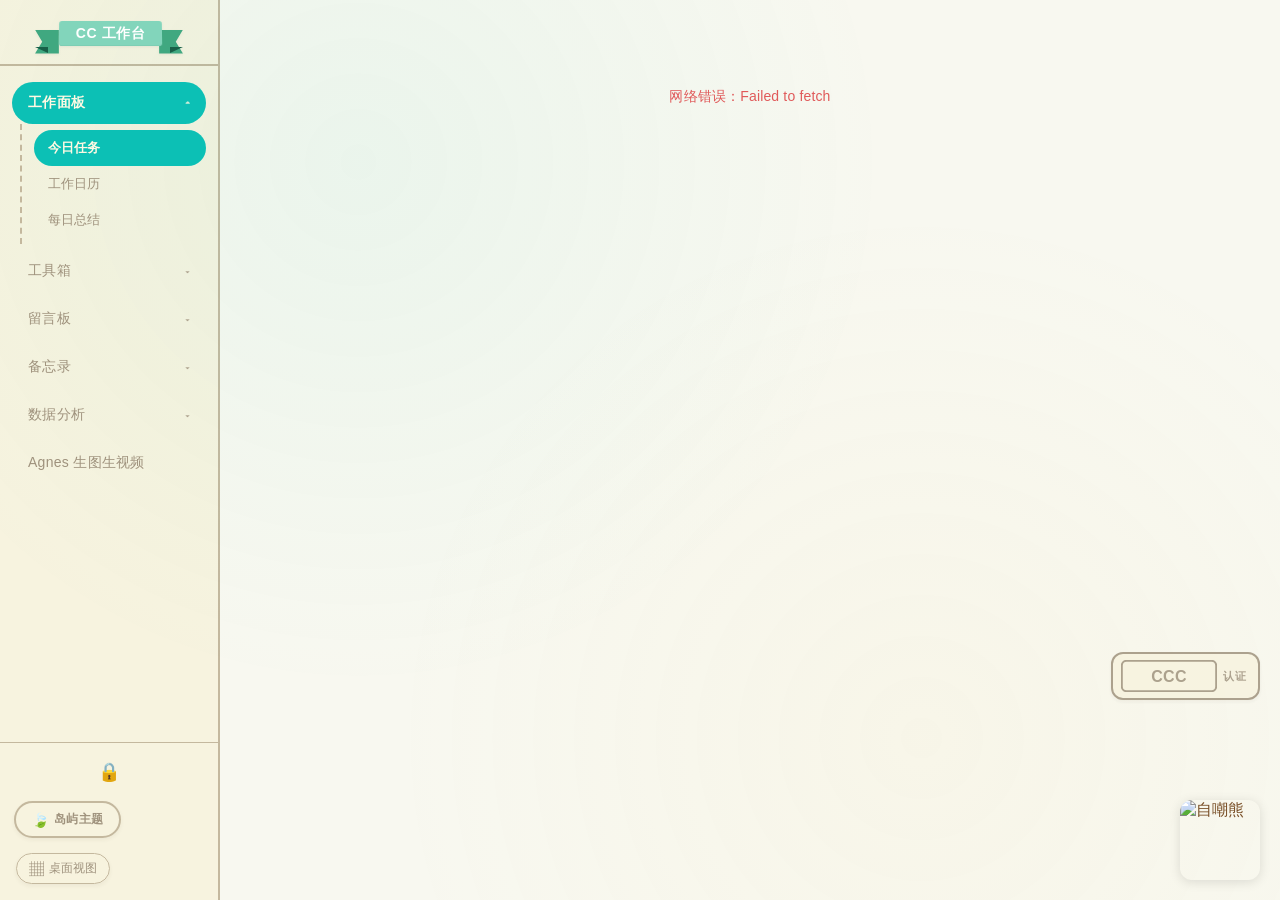
==== commit 3115235f: "deploy: 7940e0202c233c316bd3f8658531af20cf67073e" ====
--- a/index.html
+++ b/index.html
@@ -3,14 +3,14 @@
 <head>
 <meta charset="UTF-8">
 <meta name="viewport" content="width=device-width, initial-scale=1.0, maximum-scale=1.0, user-scalable=no">
-<meta http-equiv="Content-Security-Policy" content="default-src 'self' https://fonts.googleapis.com https://fonts.gstatic.com https://cdn.jsdelivr.net; style-src 'self' 'unsafe-inline' https://fonts.googleapis.com; script-src 'self' 'unsafe-inline' https://cdn.jsdelivr.net; img-src 'self' data: blob: https://media.tenor.com; connect-src 'self' https://api.sz-hrhb.com http://127.0.0.1:5001 https://cdn.jsdelivr.net https://opencode.ai">
+<meta http-equiv="Content-Security-Policy" content="default-src 'self' https://fonts.googleapis.com https://fonts.gstatic.com https://cdn.jsdelivr.net; style-src 'self' 'unsafe-inline' https://fonts.googleapis.com; script-src 'self' 'unsafe-inline' https://cdn.jsdelivr.net; img-src 'self' data: blob: https://media.tenor.com https://platform-outputs.agnes-ai.space; media-src 'self' blob: https://platform-outputs.agnes-ai.space; connect-src 'self' https://api.sz-hrhb.com http://127.0.0.1:5001 https://cdn.jsdelivr.net https://opencode.ai">
 <title>CC 工作台</title>
 <link rel="preconnect" href="https://fonts.googleapis.com">
 <link rel="preconnect" href="https://fonts.gstatic.com" crossorigin>
 <link href="https://fonts.googleapis.com/css2?family=Nunito:wght@400;500;600;700;800;900&family=Noto+Sans+SC:wght@400;500;700&display=swap" rel="stylesheet">
 <link rel="stylesheet" href="assets/animal-island.css?v=1">
-<link rel="stylesheet" href="assets/style.css?v=10">
-<link rel="stylesheet" href="assets/mac-layout.css?v=10">
+<link rel="stylesheet" href="assets/style.css?v=13">
+<link rel="stylesheet" href="assets/mac-layout.css?v=11">
 <script src="https://cdn.jsdelivr.net/npm/pdf-lib/dist/pdf-lib.min.js"></script>
    <script src="https://cdn.jsdelivr.net/npm/jszip/dist/jszip.min.js"></script>
    <script src="config.example.js"></script>
@@ -96,6 +96,11 @@
           <button class="nav-sub" data-tab="analyze">分析任务</button>
         </div>
       </div>
+      <div class="nav-group">
+        <button class="nav-item" data-panel="agnes">
+          <span class="nav-item-label">Agnes 生图生视频</span>
+        </button>
+      </div>
     </nav>
     <div class="nav-lock">
       <button class="lock-btn" id="lock-btn" type="button" title="锁屏">🔒</button>
@@ -134,7 +139,8 @@
     <!-- Panel: Analysis -->
     <div class="panel" id="panel-analysis">
       <div class="panel-body" id="analysis-body">
-          <div class="analysis-wrap ai-pattern-default" style="padding:24px;border-radius:20px">
+          <div class="analysis-subpanel active" data-analysis-view="analyze">
+        <div class="analysis-wrap ai-pattern-default" style="padding:24px;border-radius:20px">
           <div class="analysis-header">
             <div class="ai-title ai-title--app-yellow" style="display:inline-flex;margin-bottom:12px">
               <span class="ai-title__back ai-title__back--left"></span>
@@ -207,7 +213,13 @@
             <div class="analysis-records-list" id="analysis-records-list"></div>
           </div>
         </div>
-      </div>
+        </div>
+      </div>
+    </div>
+
+    <!-- Panel: Agnes Generation -->
+    <div class="panel" id="panel-agnes">
+      <div class="panel-body" id="agnes-generate-body"></div>
     </div>
 
   </main>
@@ -227,14 +239,15 @@
   <img class="lock-bear" src="https://media.tenor.com/4bMDX6ox1JgAAAAj/joke-bear-jokebear.gif" alt="bear">
   <span class="lock-hint">点击解锁</span>
 </div>
-<script src="assets/app.js?v=10"></script>
+<script src="assets/app.js?v=12"></script>
 <script src="assets/analysis.js?v=8"></script>
+<script src="assets/agnes.js?v=5"></script>
 <script src="assets/dashboard.js?v=10"></script>
 <script src="assets/toolbox.js?v=10"></script>
 <script src="assets/board.js?v=8"></script>
 <script src="assets/memo.js?v=8"></script>
 <script src="assets/theme.js?v=8"></script>
-<script src="assets/layout-switcher.js?v=13"></script>
+<script src="assets/layout-switcher.js?v=14"></script>
 <script src="assets/bear-corner.js?v=9"></script>
 </body>
 </html>
--- a/assets/style.css
+++ b/assets/style.css
@@ -610,3 +610,11 @@
 .c3-badge-label{font-size:11px;font-weight:600}
 [data-layout="mac"] .c3-badge{bottom:80px}
 @media(max-width:767px){.c3-badge{display:none}}
+
+/* ── Agnes Generation ── */
+.analysis-subpanel{display:none;height:100%}.analysis-subpanel.active{display:block}
+.agnes-wrap{max-width:960px;margin:0 auto;padding:28px;border-radius:24px;animation:fadeSlide .35s ease}
+.agnes-header{display:flex;align-items:flex-start;gap:16px;margin-bottom:22px}.agnes-mark{display:flex;align-items:center;justify-content:center;width:44px;height:44px;border-radius:14px;background:#725d42;color:#f7cd67;font-size:25px;box-shadow:0 4px 0 #bdaea0;flex-shrink:0}.agnes-kicker{font-size:10px;letter-spacing:.16em;font-weight:800;color:var(--primary-active);margin-bottom:4px}.agnes-header h2{font-size:25px;color:var(--text);font-weight:900;margin-bottom:4px}.agnes-header p{font-size:13px;color:var(--text-secondary)}
+.agnes-key-card,.agnes-form-card{background:rgba(247,243,223,.82);border:1px solid var(--border);border-radius:18px;padding:18px;box-shadow:var(--shadow-sm);margin-bottom:14px}.agnes-key-title{display:flex;align-items:center;gap:9px;font-size:14px;font-weight:800;color:var(--text)}.agnes-key-status{padding:3px 9px;border-radius:999px;border:1px solid var(--border);font-size:11px;color:var(--text-secondary);font-weight:600}.agnes-key-status.ready{color:#2e7d32;background:#e8f5e9;border-color:#a5d6a7}.agnes-key-row{display:flex;gap:10px;margin-top:12px}.agnes-key-input-wrap{display:flex;position:relative;flex:1;min-width:200px}.agnes-key-input-wrap .agnes-input{padding-right:40px}.agnes-icon-btn{position:absolute;right:8px;top:50%;transform:translateY(-50%);border:0;background:none;color:var(--text-secondary);cursor:pointer}.agnes-note{font-size:11px;color:var(--text-secondary);margin-top:9px}.agnes-note code{font-family:ui-monospace,SFMono-Regular,Menlo,monospace;color:var(--text-body)}
+.agnes-tabs{display:flex;gap:8px;margin-bottom:14px}.agnes-tab{border:1px solid var(--border);background:var(--surface);color:var(--text-secondary);border-radius:12px;padding:9px 16px;font:600 13px var(--font-body);cursor:pointer;transition:all .2s}.agnes-tab:hover,.agnes-tab.active{background:var(--text);border-color:var(--text);color:#fff9e3}.agnes-view{display:none}.agnes-view.active{display:block}.agnes-grid{display:grid;gap:12px;margin-bottom:12px}.agnes-grid.two{grid-template-columns:repeat(2,minmax(0,1fr))}.agnes-grid.three{grid-template-columns:repeat(3,minmax(0,1fr))}.agnes-field{display:block}.agnes-field>span{display:block;font-size:12px;font-weight:700;color:var(--text-body);margin-bottom:6px}.agnes-reference-tools{display:flex;align-items:center;gap:9px;margin-top:8px}.agnes-file-input{display:none}.agnes-upload-btn{border:1px solid var(--border);border-radius:9px;background:var(--surface);color:var(--text-body);padding:7px 12px;font:600 12px var(--font-body);cursor:pointer;transition:all .2s}.agnes-upload-btn:hover{border-color:var(--primary);color:var(--primary-active);background:var(--primary-bg)}.agnes-reference-tools>span{font-size:11px;color:var(--text-secondary)}.agnes-upload-list{display:flex;flex-wrap:wrap;gap:6px;margin-top:7px}.agnes-upload-item,.agnes-upload-error{font-size:11px;padding:3px 8px;border-radius:999px}.agnes-upload-item{background:#e8f5e9;color:#2e7d32}.agnes-upload-error{color:var(--terracotta);background:var(--terracotta-light)}.agnes-input{width:100%;padding:10px 12px;border:1px solid var(--border);border-radius:10px;background:rgba(248,248,240,.88);color:var(--text-body);font:500 13px var(--font-body);outline:none;transition:border-color .2s,box-shadow .2s}.agnes-input:focus{border-color:var(--primary);box-shadow:0 0 0 3px rgba(25,200,185,.14)}textarea.agnes-input{resize:vertical;line-height:1.6}#agnes-image-prompt,#agnes-video-prompt,#agnes-chat-prompt{min-height:128px}.agnes-mono{font-family:ui-monospace,SFMono-Regular,Menlo,monospace;font-size:12px}.agnes-btn{display:inline-flex;align-items:center;justify-content:center;gap:7px;border-radius:11px;padding:10px 17px;border:1px solid transparent;font:700 13px var(--font-body);cursor:pointer;transition:all .2s}.agnes-btn:disabled{opacity:.5;cursor:wait}.agnes-btn-primary{background:var(--text);color:#fff9e3;box-shadow:0 4px 0 #bdaea0}.agnes-btn-primary:hover:not(:disabled){transform:translateY(-1px);box-shadow:0 5px 0 #bdaea0}.agnes-btn-secondary{background:var(--surface);border-color:var(--border);color:var(--text-body)}.agnes-btn-secondary:hover:not(:disabled){border-color:var(--primary);color:var(--primary-active);background:var(--primary-bg)}.agnes-error{color:var(--terracotta);font-size:12px;margin-top:8px}.agnes-progress,.agnes-result-meta,.agnes-video-meta{margin-top:12px;padding:11px 13px;background:var(--primary-bg);border-radius:10px;color:var(--primary-active);font-size:12px}.agnes-result.error{margin-top:12px;padding:11px 13px;border-radius:10px;background:var(--terracotta-light);color:var(--terracotta);font-size:12px}.agnes-result-grid{display:grid;grid-template-columns:repeat(auto-fit,minmax(230px,1fr));gap:12px;margin-top:12px}.agnes-result-grid figure{overflow:hidden;border:1px solid var(--border);border-radius:13px;background:var(--surface);margin:0}.agnes-result-grid img{display:block;width:100%;max-height:420px;object-fit:contain;background:#eee}.agnes-result-grid figcaption{display:flex;justify-content:space-between;gap:8px;padding:8px 10px;font-size:11px;color:var(--text-secondary)}.agnes-result-grid figcaption span{overflow:hidden;text-overflow:ellipsis;white-space:nowrap}.agnes-result-grid a,.agnes-chat-heading a,.agnes-download{color:var(--primary-active);text-decoration:none;white-space:nowrap}.agnes-result-grid a:hover,.agnes-chat-heading a:hover,.agnes-download:hover{text-decoration:underline}.agnes-progress-bar{height:6px;background:var(--border);border-radius:99px;overflow:hidden;margin-top:10px}.agnes-progress-bar i{display:block;height:100%;background:var(--primary);border-radius:inherit;transition:width .4s}.agnes-video-meta code{font-family:ui-monospace,SFMono-Regular,Menlo,monospace}.agnes-form-card video{display:block;width:100%;max-height:540px;margin-top:12px;border:1px solid var(--border);border-radius:12px;background:#201d1b}.agnes-download{display:inline-block;margin-top:8px;font-size:12px}.agnes-chat-heading{display:flex;align-items:center;justify-content:space-between;gap:12px;margin-bottom:12px}.agnes-chat-heading strong{display:block;color:var(--text);font-size:14px}.agnes-chat-heading small{display:block;margin-top:3px;color:var(--text-secondary);font-size:11px}.agnes-chat-heading a{font-size:12px}.agnes-chat-messages{min-height:240px;max-height:460px;overflow-y:auto;padding:12px;border:1px solid var(--border);border-radius:12px;background:rgba(248,248,240,.65);margin-bottom:14px}.agnes-chat-empty{text-align:center;padding:65px 0;color:var(--text-disabled);font-size:24px}.agnes-chat-empty span{font-size:12px}.agnes-message{padding:10px 12px;border:1px solid var(--border);border-radius:11px;margin-bottom:9px;background:var(--surface)}.agnes-message.user{margin-left:28px;background:#edf8f5;border-color:#a9ddd0}.agnes-message small{display:block;color:var(--text-secondary);font:700 10px ui-monospace,SFMono-Regular,Menlo,monospace;letter-spacing:.08em;margin-bottom:4px}.agnes-message p{white-space:pre-wrap;color:var(--text-body);font-size:13px;line-height:1.65}.agnes-message em{display:block;color:var(--primary-active);font:11px ui-monospace,SFMono-Regular,Menlo,monospace;margin-top:4px;overflow:hidden;text-overflow:ellipsis;white-space:nowrap}.agnes-chat-footer{display:flex;align-items:center;justify-content:space-between;gap:10px;margin-top:14px}.agnes-link-btn{border:0;background:none;color:var(--text-secondary);font:600 12px var(--font-body);cursor:pointer}.agnes-link-btn:hover{color:var(--terracotta)}
+@media(max-width:767px){.agnes-wrap{padding:18px 14px}.agnes-header h2{font-size:21px}.agnes-key-row{flex-direction:column}.agnes-key-row .agnes-btn{width:100%}.agnes-grid.two,.agnes-grid.three{grid-template-columns:1fr}.agnes-tabs{overflow-x:auto}.agnes-tab{white-space:nowrap}.agnes-chat-footer{align-items:stretch;flex-direction:column-reverse}.agnes-chat-footer .agnes-btn{width:100%}}
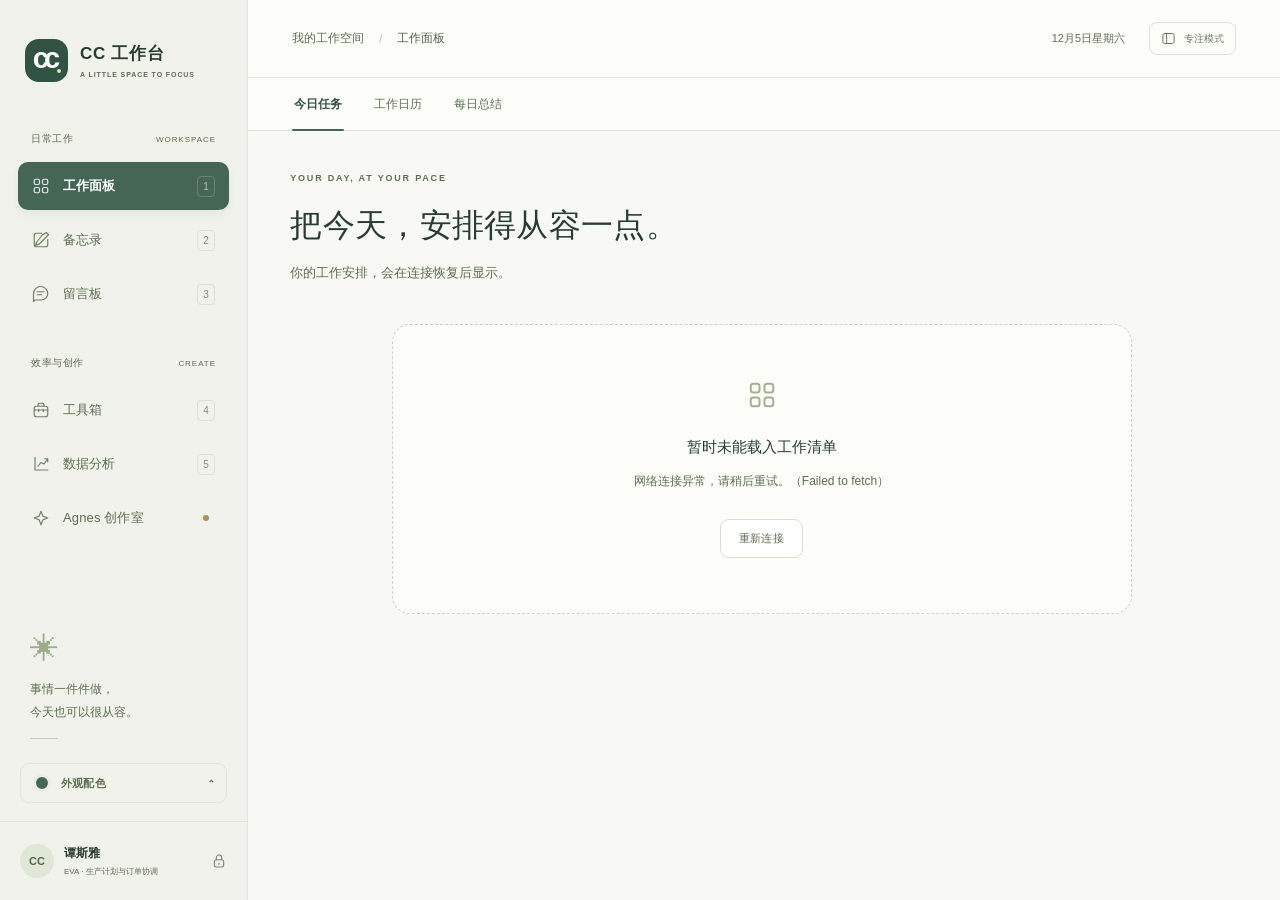
==== commit 501def0d: "deploy: 46a1314073d799b20d50eb36121efbfef4a7b289" ====
--- a/index.html
+++ b/index.html
@@ -1,253 +1,101 @@
 <!DOCTYPE html>
-<html lang="zh-CN">
+<html lang="zh-CN" data-layout="workspace">
 <head>
 <meta charset="UTF-8">
-<meta name="viewport" content="width=device-width, initial-scale=1.0, maximum-scale=1.0, user-scalable=no">
+<meta name="viewport" content="width=device-width, initial-scale=1.0">
 <meta http-equiv="Content-Security-Policy" content="default-src 'self' https://fonts.googleapis.com https://fonts.gstatic.com https://cdn.jsdelivr.net; style-src 'self' 'unsafe-inline' https://fonts.googleapis.com; script-src 'self' 'unsafe-inline' https://cdn.jsdelivr.net; img-src 'self' data: blob: https://media.tenor.com https://platform-outputs.agnes-ai.space; media-src 'self' blob: https://platform-outputs.agnes-ai.space; connect-src 'self' https://api.sz-hrhb.com http://127.0.0.1:5001 https://cdn.jsdelivr.net https://opencode.ai">
-<title>CC 工作台</title>
+<title>CC 工作台 · 从容工作</title>
+<link rel="icon" type="image/svg+xml" href="assets/favicon.svg">
 <link rel="preconnect" href="https://fonts.googleapis.com">
 <link rel="preconnect" href="https://fonts.gstatic.com" crossorigin>
-<link href="https://fonts.googleapis.com/css2?family=Nunito:wght@400;500;600;700;800;900&family=Noto+Sans+SC:wght@400;500;700&display=swap" rel="stylesheet">
+<link href="https://fonts.googleapis.com/css2?family=Manrope:wght@400;500;600;700;800&family=Noto+Sans+SC:wght@400;500;600;700&family=Noto+Serif+SC:wght@400;500;600&display=swap" rel="stylesheet">
 <link rel="stylesheet" href="assets/animal-island.css?v=1">
 <link rel="stylesheet" href="assets/style.css?v=13">
-<link rel="stylesheet" href="assets/mac-layout.css?v=11">
+<link rel="stylesheet" href="assets/workspace.css?v=20261029-3">
 <script src="https://cdn.jsdelivr.net/npm/pdf-lib/dist/pdf-lib.min.js"></script>
-   <script src="https://cdn.jsdelivr.net/npm/jszip/dist/jszip.min.js"></script>
-   <script src="config.example.js"></script>
-   <script src="config.js"></script>
+<script src="https://cdn.jsdelivr.net/npm/jszip/dist/jszip.min.js"></script>
+<script src="config.example.js"></script>
+<script src="config.js"></script>
 </head>
 <body>
+<a class="skip-link" href="#workspace-content">跳到主要内容</a>
+<svg class="icon-sprite" xmlns="http://www.w3.org/2000/svg" aria-hidden="true"><defs>
+  <symbol id="i-dashboard" viewBox="0 0 24 24"><rect x="3" y="3" width="7" height="7" rx="2"/><rect x="14" y="3" width="7" height="7" rx="2"/><rect x="3" y="14" width="7" height="7" rx="2"/><rect x="14" y="14" width="7" height="7" rx="2"/></symbol>
+  <symbol id="i-tools" viewBox="0 0 24 24"><rect x="3" y="7" width="18" height="14" rx="3"/><path d="M8 7V5a2 2 0 0 1 2-2h4a2 2 0 0 1 2 2v2M3 12h18M9 11v3m6-3v3"/></symbol>
+  <symbol id="i-board" viewBox="0 0 24 24"><path d="M21 11.5a8.5 8.5 0 0 1-8.5 8.5H4l-2 2V11.5a9.5 9.5 0 0 1 19 0Z"/><path d="M7 9h9M7 13h6"/></symbol>
+  <symbol id="i-memo" viewBox="0 0 24 24"><path d="M13 3H6a3 3 0 0 0-3 3v12a3 3 0 0 0 3 3h12a3 3 0 0 0 3-3v-7M14 5l5-3 3 3-13 13-4 1 1-4Z"/></symbol>
+  <symbol id="i-analysis" viewBox="0 0 24 24"><path d="M4 3v17h17M8 15l4-5 4 2 5-7M17 5h4v4"/></symbol>
+  <symbol id="i-spark" viewBox="0 0 24 24"><path d="m12 3 2.5 6.5L21 12l-6.5 2.5L12 21l-2.5-6.5L3 12l6.5-2.5Z"/></symbol>
+  <symbol id="i-lock" viewBox="0 0 24 24"><rect x="5" y="10" width="14" height="11" rx="3"/><path d="M8 10V7a4 4 0 0 1 8 0v3m-4 5v2"/></symbol>
+  <symbol id="i-focus" viewBox="0 0 24 24"><rect x="3" y="4" width="18" height="16" rx="3"/><path d="M9 4v16"/></symbol>
+  <symbol id="i-search" viewBox="0 0 24 24"><circle cx="10.5" cy="10.5" r="6.5"/><path d="m16 16 5 5"/></symbol>
+  <symbol id="i-arrow" viewBox="0 0 24 24"><path d="M5 12h14m-6-6 6 6-6 6"/></symbol>
+  <symbol id="i-file" viewBox="0 0 24 24"><path d="M14 2H6a2 2 0 0 0-2 2v16a2 2 0 0 0 2 2h12a2 2 0 0 0 2-2V8ZM14 2v6h6M8 13h8m-8 4h5"/></symbol>
+  <symbol id="i-image" viewBox="0 0 24 24"><rect x="3" y="3" width="18" height="18" rx="3"/><circle cx="8" cy="8" r="1.5"/><path d="m3 17 5-5 4 4 4-6 5 7"/></symbol>
+  <symbol id="i-upload" viewBox="0 0 24 24"><path d="M12 16V3m-5 5 5-5 5 5M4 16v3a2 2 0 0 0 2 2h12a2 2 0 0 0 2-2v-3"/></symbol>
+  <symbol id="i-calendar" viewBox="0 0 24 24"><rect x="3" y="5" width="18" height="16" rx="3"/><path d="M7 3v4m10-4v4M3 11h18m-13 4h2m4 0h2"/></symbol>
+</defs></svg>
 
-<svg style="position:absolute;width:0;height:0" aria-hidden="true">
-  <defs>
-    <clipPath id="animal-modal-clip" clipPathUnits="objectBoundingBox">
-      <path d="M0.501,0.005 L0.501,0.005 L0.523,0.005 L0.549,0.006 C0.704,0.01,0.796,0.017,0.825,0.027 L0.827,0.028 C0.872,0.045,0.939,0.044,0.978,0.17 C1,0.254,1,0.365,0.99,0.505 L0.988,0.513 C0.979,0.558,0.971,0.598,0.965,0.633 C0.956,0.689,0.979,0.77,0.964,0.865 C0.953,0.928,0.921,0.966,0.869,0.979 C0.821,0.986,0.773,0.992,0.726,0.995 L0.712,0.996 L0.694,0.997 C0.648,1,0.586,1,0.507,1 L0.501,1 L0.464,1 C0.385,1,0.325,0.998,0.283,0.995 C0.234,0.992,0.184,0.987,0.133,0.979 C0.081,0.966,0.05,0.928,0.039,0.865 C0.023,0.77,0.047,0.689,0.037,0.633 C0.031,0.595,0.023,0.552,0.013,0.505 C-0.006,0.365,-0.002,0.254,0.024,0.17 C0.064,0.045,0.13,0.045,0.174,0.028 L0.175,0.028 C0.204,0.017,0.303,0.009,0.474,0.005 L0.501,0.005"/>
-    </clipPath>
-  </defs>
-</svg>
-
-<!-- Mobile hamburger -->
-<button id="mobile-menu-btn" type="button" aria-label="菜单">☰</button>
-
+<button id="mobile-menu-btn" type="button" aria-label="打开导航" aria-expanded="false" aria-controls="workspace-nav">☰</button>
 <div id="app-screen" class="active">
-  <aside class="nav-bar">
-    <div class="nav-brand">
-      <span class="ai-title ai-title--small ai-title--app-teal" style="margin:0">
-        <span class="ai-title__back ai-title__back--left"></span>
-        <span class="ai-title__back ai-title__back--right"></span>
-        <span class="ai-title__fold ai-title__fold--left"></span>
-        <span class="ai-title__fold ai-title__fold--right"></span>
-        <span class="ai-title__front"><span class="ai-title__text">CC 工作台</span></span>
-      </span>
+  <aside class="nav-bar" id="workspace-nav" aria-label="主导航">
+    <a class="nav-brand" href="#dashboard" aria-label="CC 工作台首页">
+      <span class="brand-mark">cc<span></span></span>
+      <span class="brand-wordmark">CC 工作台<small>A LITTLE SPACE TO FOCUS</small></span>
+    </a>
+    <nav class="nav-items" aria-label="工作空间">
+      <div class="nav-section-label">日常工作 <span>WORKSPACE</span></div>
+      <div class="nav-group"><button class="nav-item" data-panel="dashboard"><svg class="icon"><use href="#i-dashboard"/></svg><span class="nav-item-label">工作面板</span><span class="nav-shortcut">1</span></button></div>
+      <div class="nav-group"><button class="nav-item" data-panel="memo"><svg class="icon"><use href="#i-memo"/></svg><span class="nav-item-label">备忘录</span><span class="nav-shortcut">2</span></button></div>
+      <div class="nav-group"><button class="nav-item" data-panel="board"><svg class="icon"><use href="#i-board"/></svg><span class="nav-item-label">留言板</span><span class="nav-shortcut">3</span></button></div>
+      <div class="nav-section-label nav-section-label--second">效率与创作 <span>CREATE</span></div>
+      <div class="nav-group"><button class="nav-item" data-panel="toolbox"><svg class="icon"><use href="#i-tools"/></svg><span class="nav-item-label">工具箱</span><span class="nav-shortcut">4</span></button></div>
+      <div class="nav-group"><button class="nav-item" data-panel="analysis"><svg class="icon"><use href="#i-analysis"/></svg><span class="nav-item-label">数据分析</span><span class="nav-shortcut">5</span></button></div>
+      <div class="nav-group"><button class="nav-item" data-panel="agnes"><svg class="icon"><use href="#i-spark"/></svg><span class="nav-item-label">Agnes 创作室</span><span class="nav-new-dot" aria-label="AI 创作"></span></button></div>
+    </nav>
+    <div class="sidebar-note"><span class="sidebar-note-leaf">✳</span><p>事情一件件做，<br>今天也可以很从容。</p><span class="sidebar-note-line"></span></div>
+    <div id="sidebar-preferences"></div>
+    <div class="nav-profile"><span class="profile-avatar">CC</span><div><strong>谭斯雅</strong><small>EVA · 生产计划与订单协调</small></div><button class="lock-btn" id="lock-btn" type="button" title="锁定工作台" aria-label="锁定工作台"><svg class="icon"><use href="#i-lock"/></svg></button></div>
+  </aside>
+  <main class="app-main" id="workspace-content" tabindex="-1">
+    <header class="workspace-topbar">
+      <div class="workspace-breadcrumb"><span class="breadcrumb-root">我的工作空间</span><span class="breadcrumb-divider">/</span><strong id="workspace-current">工作面板</strong></div>
+      <div class="workspace-topbar-actions"><span class="workspace-date" id="workspace-date"></span><button class="focus-toggle" id="focus-toggle" type="button" aria-pressed="false" title="收起侧栏，专注当前工作"><svg class="icon"><use href="#i-focus"/></svg><span>专注模式</span></button></div>
+    </header>
+    <nav class="workspace-tabs" id="workspace-tabs" aria-label="工作面板分区"></nav>
+    <div class="workspace-panels">
+      <section class="panel active" id="panel-dashboard" aria-label="工作面板"><div class="panel-body" id="dash-body"><div class="dash-loading">正在准备你的工作空间…</div></div></section>
+      <section class="panel" id="panel-toolbox" aria-label="工具箱"><div class="panel-body" id="toolbox-body"></div></section>
+      <section class="panel" id="panel-board" aria-label="留言板"><div class="panel-body" id="board-body"></div></section>
+      <section class="panel" id="panel-memo" aria-label="备忘录"><div class="panel-body" id="memo-body"></div></section>
+      <section class="panel" id="panel-analysis" aria-label="数据分析">
+        <div class="panel-body" id="analysis-body"><div class="analysis-subpanel active" data-analysis-view="analyze"><div class="analysis-wrap">
+          <header class="analysis-header workspace-page-heading"><span class="page-eyebrow">A CLEARER PICTURE</span><h1>让数据，说得更清楚。</h1><p class="analysis-desc">从一封邮件开始，整理订单与预测，把变化变成下一步行动。</p></header>
+          <div class="analysis-start-card"><div class="analysis-start-icon"><svg class="icon"><use href="#i-analysis"/></svg></div><div><h2>邮箱数据分析</h2><p>读取 Sylvia 的最新邮件及 Excel 附件，自动生成分析报告。</p><small>sylvia.tan@assaabloy.com</small></div><button class="analysis-btn" id="btn-check-email" onclick="startEmailAnalysis()"><span class="analysis-btn-text">检查邮件并分析</span><svg class="icon"><use href="#i-arrow"/></svg></button></div>
+          <div class="analysis-actions"><div class="analysis-status" id="analysis-status" style="display:none" role="status"></div></div>
+          <details class="analysis-guide" id="analysis-guide"><summary class="analysis-guide-summary">第一次使用？了解分析流程</summary><div class="analysis-guide-body">
+            <div class="analysis-guide-step"><span class="guide-step-num">1</span><div class="guide-step-content"><strong>检查并分析邮件</strong><p>点击「检查邮件并分析」，系统读取 Sylvia 最新一封邮件的正文与 Excel 附件，由 AI 完成任务分析。</p></div></div>
+            <div class="analysis-guide-step"><span class="guide-step-num">2</span><div class="guide-step-content"><strong>查看与核对结果</strong><p>本次报告会显示在下方，也会自动存入分析历史。请核对邮件摘要、数据变化及 AI 结论，再进行后续操作。</p></div></div>
+            <div class="analysis-guide-step"><span class="guide-step-num">3</span><div class="guide-step-content"><strong>跟踪后续工作</strong><p>在历史卡片查看详情、追加分析，并标记是否已生成 PDF、导出 XLSX、回复邮件；不需要的记录可以删除。</p></div></div>
+          </div></details>
+          <div class="analysis-result" id="analysis-result" style="display:none"><div class="analysis-result-header"><h3>本次分析结果</h3><button class="analysis-result-close" onclick="closeAnalysisResult()" aria-label="关闭本次结果">✕</button></div><div class="analysis-result-body" id="analysis-result-body"></div></div>
+          <div class="analysis-records-section"><div class="analysis-records-header"><h3>分析历史</h3><span>每一份洞察，都有迹可循</span></div><div class="analysis-records-list" id="analysis-records-list"></div></div>
+        </div></div></div>
+      </section>
+      <section class="panel" id="panel-agnes" aria-label="Agnes 创作室"><div class="panel-body" id="agnes-generate-body"></div></section>
     </div>
-    <nav class="nav-items">
-      <div class="nav-group">
-        <button class="nav-item" data-panel="dashboard">
-          <span class="nav-item-label">工作面板</span>
-          <span class="nav-chevron">▾</span>
-        </button>
-        <div class="nav-dropdown">
-          <button class="nav-sub" data-tab="tasks">今日任务</button>
-          <button class="nav-sub" data-tab="calendar">工作日历</button>
-          <button class="nav-sub" data-tab="history">每日总结</button>
-        </div>
-      </div>
-      <div class="nav-group">
-        <button class="nav-item" data-panel="toolbox">
-          <span class="nav-item-label">工具箱</span>
-          <span class="nav-chevron">▾</span>
-        </button>
-        <div class="nav-dropdown">
-          <button class="nav-sub" data-tool="pdf-to-excel">PDF→Excel</button>
-          <button class="nav-sub" data-tool="pdf-merge">PDF合并</button>
-          <button class="nav-sub" data-tool="pdf-split">PDF分割</button>
-          <button class="nav-sub" data-tool="image-convert">图片转换</button>
-          <button class="nav-sub" data-tool="image-compress">图片压缩</button>
-          <button class="nav-sub" data-tool="office-to-pdf">Office→PDF</button>
-          <button class="nav-sub" data-tool="pdf-compress">PDF压缩</button>
-          <button class="nav-sub" data-tool="ocr">OCR识别</button>
-          <button class="nav-sub" data-tool="table-extract">表格提取</button>
-        </div>
-      </div>
-      <div class="nav-group">
-        <button class="nav-item" data-panel="board">
-          <span class="nav-item-label">留言板</span>
-          <span class="nav-chevron">▾</span>
-        </button>
-        <div class="nav-dropdown">
-          <button class="nav-sub" data-tab="board-list">全部留言</button>
-        </div>
-      </div>
-      <div class="nav-group">
-        <button class="nav-item" data-panel="memo">
-          <span class="nav-item-label">备忘录</span>
-          <span class="nav-chevron">▾</span>
-        </button>
-        <div class="nav-dropdown">
-          <button class="nav-sub" data-tab="memo-list">全部备忘</button>
-        </div>
-      </div>
-      <div class="nav-group">
-        <button class="nav-item" data-panel="analysis">
-          <span class="nav-item-label">数据分析</span>
-          <span class="nav-chevron">▾</span>
-        </button>
-        <div class="nav-dropdown">
-          <button class="nav-sub" data-tab="analyze">分析任务</button>
-        </div>
-      </div>
-      <div class="nav-group">
-        <button class="nav-item" data-panel="agnes">
-          <span class="nav-item-label">Agnes 生图生视频</span>
-        </button>
-      </div>
-    </nav>
-    <div class="nav-lock">
-      <button class="lock-btn" id="lock-btn" type="button" title="锁屏">🔒</button>
-    </div>
-  </aside>
-  <main class="app-main">
-
-    <!-- Panel: Dashboard -->
-    <div class="panel" id="panel-dashboard">
-      <div class="panel-body" id="dash-body">
-        <div class="dash-loading">加载中…</div>
-      </div>
-    </div>
-
-    <!-- Panel: Toolbox -->
-    <div class="panel active" id="panel-toolbox">
-      <div class="panel-body" id="toolbox-body">
-        <div class="panel-empty">选择工具开始使用</div>
-      </div>
-    </div>
-
-    <!-- Panel: Board -->
-    <div class="panel" id="panel-board">
-      <div class="panel-body" id="board-body">
-        <div class="dash-loading">加载中…</div>
-      </div>
-    </div>
-
-    <!-- Panel: Memo -->
-    <div class="panel" id="panel-memo">
-      <div class="panel-body" id="memo-body">
-        <div class="dash-loading">加载中…</div>
-      </div>
-    </div>
-
-    <!-- Panel: Analysis -->
-    <div class="panel" id="panel-analysis">
-      <div class="panel-body" id="analysis-body">
-          <div class="analysis-subpanel active" data-analysis-view="analyze">
-        <div class="analysis-wrap ai-pattern-default" style="padding:24px;border-radius:20px">
-          <div class="analysis-header">
-            <div class="ai-title ai-title--app-yellow" style="display:inline-flex;margin-bottom:12px">
-              <span class="ai-title__back ai-title__back--left"></span>
-              <span class="ai-title__back ai-title__back--right"></span>
-              <span class="ai-title__fold ai-title__fold--left"></span>
-              <span class="ai-title__fold ai-title__fold--right"></span>
-              <span class="ai-title__front"><span class="ai-title__text">邮箱数据分析</span></span>
-            </div>
-            <p class="analysis-desc">自动检查 sylvia.tan@assaabloy.com 发送的最新邮件，通过 AI 读取邮件内容和附件 Excel，完成任务分析。</p>
-          </div>
-
-          <!-- 使用说明 -->
-          <details class="analysis-guide" id="analysis-guide">
-            <summary class="analysis-guide-summary">📖 使用说明（点击展开）</summary>
-            <div class="analysis-guide-body">
-              <div class="analysis-guide-step">
-                <span class="guide-step-num">1</span>
-                <div class="guide-step-content">
-                  <strong>检查并分析邮件</strong>
-                  <p>点击下方「📬 检查邮件并分析」按钮，系统将自动登录 QQ 邮箱，获取 sylvia.tan@assaabloy.com 的<em>最新一封邮件</em>（含附件 Excel）。AI 将读取邮件正文和附件表格数据，生成分析报告。</p>
-                </div>
-              </div>
-              <div class="analysis-guide-step">
-                <span class="guide-step-num">2</span>
-                <div class="guide-step-content">
-                  <strong>查看分析结果</strong>
-                  <p>分析完成后，页面顶部会显示本次分析结果的详细报告，包含邮件摘要、AI 分析结论和数据洞察。关闭后仍可在下方「分析历史」中随时查看。</p>
-                </div>
-              </div>
-              <div class="analysis-guide-step">
-                <span class="guide-step-num">3</span>
-                <div class="guide-step-content">
-                  <strong>管理分析历史</strong>
-                  <p>每次分析自动保存为历史卡片。每张卡片可：</p>
-                  <ul>
-                    <li><strong>查看详情</strong> — 展开完整 AI 分析报告</li>
-                    <li><strong>标记状态</strong> — 确认是否已生成 PDF ✅、是否导出 XLSX 📊、是否已回复邮件 📬</li>
-                    <li><strong>删除记录</strong> — 点击右上角 ✕ 移除不需要的记录</li>
-                  </ul>
-                </div>
-              </div>
-              <div class="analysis-guide-step">
-                <span class="guide-step-num">4</span>
-                <div class="guide-step-content">
-                  <strong>工作流提醒</strong>
-                  <p>为了保障数据准确性，建议每次收到 sylvia 的新邮件后，先进行 AI 分析确认数据变化，再根据分析结果做后续下单、出货等操作。标记已完成步骤，方便后续追溯。</p>
-                </div>
-              </div>
-            </div>
-          </details>
-
-          <div class="analysis-actions">
-            <button class="analysis-btn" id="btn-check-email" onclick="startEmailAnalysis()">
-              <span class="analysis-btn-icon">📬</span>
-              <span class="analysis-btn-text">检查邮件并分析</span>
-            </button>
-            <div class="analysis-status" id="analysis-status" style="display:none"></div>
-          </div>
-          <div class="analysis-result" id="analysis-result" style="display:none">
-            <div class="analysis-result-header">
-              <h3>本次分析结果</h3>
-              <button class="analysis-result-close" onclick="closeAnalysisResult()">✕</button>
-            </div>
-            <div class="analysis-result-body" id="analysis-result-body"></div>
-          </div>
-          <div class="analysis-records-section">
-            <div class="analysis-records-header">
-              <h3>📋 分析历史</h3>
-            </div>
-            <div class="analysis-records-list" id="analysis-records-list"></div>
-          </div>
-        </div>
-        </div>
-      </div>
-    </div>
-
-    <!-- Panel: Agnes Generation -->
-    <div class="panel" id="panel-agnes">
-      <div class="panel-body" id="agnes-generate-body"></div>
-    </div>
-
   </main>
 </div>
-<!-- 3C Certification Badge -->
-<div class="c3-badge" id="c3-badge" title="本产品通过 CCC 认证">
-  <svg viewBox="0 0 120 40" width="96" height="32" aria-hidden="true">
-    <rect x="1" y="1" width="118" height="38" rx="6" fill="none" stroke="currentColor" stroke-width="2.5"/>
-    <text x="60" y="27" text-anchor="middle" font-family="Arial,sans-serif" font-weight="bold" font-size="20" fill="currentColor">CCC</text>
-  </svg>
-  <span class="c3-badge-label">认证</span>
-</div>
-<!-- Mobile overlay (outside app-screen for correct stacking) -->
 <div class="nav-overlay" id="nav-overlay"></div>
-
-<div id="lock-screen">
-  <img class="lock-bear" src="https://media.tenor.com/4bMDX6ox1JgAAAAj/joke-bear-jokebear.gif" alt="bear">
-  <span class="lock-hint">点击解锁</span>
-</div>
-<script src="assets/app.js?v=12"></script>
-<script src="assets/analysis.js?v=8"></script>
-<script src="assets/agnes.js?v=5"></script>
-<script src="assets/dashboard.js?v=10"></script>
-<script src="assets/toolbox.js?v=10"></script>
-<script src="assets/board.js?v=8"></script>
+<div id="lock-screen"><span class="lock-wordmark">cc.</span><img class="lock-bear" src="https://media.tenor.com/4bMDX6ox1JgAAAAj/joke-bear-jokebear.gif" alt="点击解锁工作台" tabindex="0" role="button"><span class="lock-hint">休息一下，再从容出发。点击小熊解锁</span></div>
+<script src="assets/app.js?v=20261029"></script>
+<script src="assets/analysis.js?v=20261029"></script>
+<script src="assets/agnes.js?v=20261029"></script>
+<script src="assets/dashboard.js?v=20261029"></script>
+<script src="assets/toolbox.js?v=20261029-2"></script>
+<script src="assets/board.js?v=9"></script>
 <script src="assets/memo.js?v=8"></script>
-<script src="assets/theme.js?v=8"></script>
-<script src="assets/layout-switcher.js?v=14"></script>
-<script src="assets/bear-corner.js?v=9"></script>
+<script src="assets/theme.js?v=20261029"></script>
+<script src="assets/workspace.js?v=20261029"></script>
 </body>
 </html>
--- a/assets/workspace.css
+++ b/assets/workspace.css
@@ -0,0 +1,620 @@
+/* CC / Quiet workspace — a spacious editorial layer over the existing features. */
+:root,
+:root[data-theme] {
+  --accent: #456655;
+  --accent-deep: #315344;
+  --accent-soft: #e8eee7;
+  --primary: var(--accent);
+  --primary-hover: var(--accent-deep);
+  --primary-active: var(--accent-deep);
+  --primary-bg: var(--accent-soft);
+  --text: #283c32;
+  --text-body: #49564d;
+  --text-secondary: #5e6e52;
+  --text-muted: #5e6e52;
+  --text-disabled: #627256;
+  --quiet-ink: #5e6e52;
+  --bg: #f8f9f5;
+  --bg-content: #ffffff;
+  --bg-disabled: #f1f3ee;
+  --border: #e1e6dc;
+  --border-hover: #bcc9b9;
+  --border-strong: #cbd4c5;
+  --charcoal: #d8dfd2;
+  --jade: var(--accent);
+  --jade-light: var(--accent-soft);
+  --amber: #b28943;
+  --terracotta: #b05c4d;
+  --terracotta-light: #faf0ec;
+  --error: #b05c4d;
+  --accent-red: #b05c4d;
+  --focus-yellow: var(--accent);
+  --font-body: 'Manrope', 'Noto Sans SC', 'PingFang SC', sans-serif;
+  --font-head: 'Noto Serif SC', 'Songti SC', serif;
+  --r-sm: 10px;
+  --r-base: 16px;
+  --r-lg: 22px;
+  --r-pill: 10px;
+  --shadow-sm: 0 2px 8px #283c3204;
+  --shadow-md: 0 8px 28px #283c3209;
+  --shadow-lg: 0 24px 80px #283c3220;
+  --bg-effect: none;
+}
+:root[data-theme="sakura"] { --accent: #965d68; --accent-deep: #7e4652; --accent-soft: #f5e9ec; }
+:root[data-theme="meadow"] { --accent: #65713f; --accent-deep: #515e2e; --accent-soft: #edf0e3; }
+:root[data-theme="sunset"] { --accent: #a46140; --accent-deep: #8c4c30; --accent-soft: #f6ece4; }
+:root[data-theme="lagoon"] { --accent: #4c6f8b; --accent-deep: #3a5870; --accent-soft: #e9eff5; }
+html, body { font-weight: 400; letter-spacing: 0; }
+body::before { display: none; }
+button, input, select, textarea { font-family: var(--font-body); }
+button { -webkit-tap-highlight-color: transparent; }
+button, a, input, textarea, select, summary { touch-action: manipulation; }
+button:focus-visible, a:focus-visible, summary:focus-visible, [tabindex="0"]:focus-visible {
+  outline: 2px solid var(--accent); outline-offset: 4px;
+}
+input:focus-visible, textarea:focus-visible, select:focus-visible {
+  outline: 2px solid var(--accent); outline-offset: 2px;
+}
+button:disabled { cursor: not-allowed; }
+.icon-sprite { position: absolute; width: 0; height: 0; overflow: hidden; }
+.icon { width: 20px; height: 20px; stroke: currentColor; fill: none; stroke-width: 1.6; stroke-linecap: round; stroke-linejoin: round; flex-shrink: 0; }
+.skip-link { position: fixed; z-index: 2000; top: 10px; left: 12px; padding: 12px 20px; color: #fff; background: var(--accent); border-radius: 8px; transform: translateY(-150%); }
+.skip-link:focus { transform: translateY(0); }
+
+/* One navigation rail. No floating dock or competing controls. */
+#app-screen { height: 100dvh; }
+.nav-bar {
+  width: 248px; min-width: 248px; padding: 0; background: #f0f2eb;
+  border-right: 1px solid var(--border); height: 100%; overflow-y: auto; overflow-x: hidden;
+  transition: width .25s ease, min-width .25s ease, transform .25s ease;
+}
+.nav-brand { min-height: 120px; padding: 30px 25px; border: 0; justify-content: flex-start; align-items: center; gap: 12px; text-decoration: none; color: var(--text); flex-shrink: 0; }
+.brand-mark { width: 43px; height: 43px; display: inline-flex; align-items: center; justify-content: center; position: relative; border-radius: 14px; color: #f9fbf5; background: var(--accent-deep); font: 600 29px 'Manrope', sans-serif; letter-spacing: -5px; padding-right: 5px; padding-bottom: 4px; }
+.brand-mark > span { width: 4px; height: 4px; border-radius: 50%; background: #d5e3b7; position: absolute; right: 7px; bottom: 9px; }
+.brand-wordmark { font-size: 17px; font-weight: 700; letter-spacing: .04em; white-space: nowrap; }
+.brand-wordmark small { display: block; color: #7c8575; font: 600 7px 'Manrope', sans-serif; letter-spacing: .13em; margin-top: 6px; }
+.nav-items { flex: 0 0 auto; padding: 12px 18px; gap: 6px; }
+.nav-section-label { font-size: 10px; letter-spacing: .05em; color: #778071; display: flex; justify-content: space-between; align-items: center; padding: 0 13px; margin-bottom: 10px; white-space: nowrap; }
+.nav-section-label > span { font: 500 8px 'Manrope', sans-serif; letter-spacing: .12em; color: #8b9485; }
+.nav-section-label--second { margin-top: 32px; }
+.nav-item { min-height: 48px; padding: 13px 14px; gap: 13px; border-radius: 10px; font-size: 13px; color: #65715f; font-weight: 500; letter-spacing: .01em; }
+.nav-item .icon { width: 18px; height: 18px; opacity: .85; }
+.nav-item:hover { background: #e6eae0; color: var(--accent-deep); }
+.nav-item.active { background: var(--accent); color: #fff; font-weight: 600; box-shadow: 0 4px 10px #354a3610; }
+.nav-shortcut { color: #87907e; border: 1px solid #dce1d5; font: 500 10px 'Manrope', sans-serif; border-radius: 4px; min-width: 18px; text-align: center; line-height: 19px; }
+.nav-item.active .nav-shortcut { color: #fff9; border-color: #ffffff30; }
+.nav-new-dot { width: 6px; height: 6px; border-radius: 50%; background: #b28d56; margin-right: 6px; }
+.nav-item.active .nav-new-dot { background: #d8e6c0; }
+.nav-dropdown { display: none !important; }
+.sidebar-note { padding: 28px 30px 24px; margin-top: auto; min-height: 150px; display: flex; flex-direction: column; align-items: flex-start; justify-content: flex-end; gap: 12px; }
+.sidebar-note-leaf { color: #9daa8b; font-size: 29px; font-weight: 400; }
+.sidebar-note p { font-size: 12px; color: #7d8775; line-height: 1.9; }
+.sidebar-note-line { width: 28px; height: 1px; background: #c6cfbb; margin-top: 2px; }
+.nav-profile { border-top: 1px solid #dfe4d7; padding: 22px 20px; display: flex; align-items: center; gap: 10px; flex-shrink: 0; white-space: nowrap; }
+.profile-avatar { width: 34px; height: 34px; display: flex; align-items: center; justify-content: center; background: #e1e7d7; color: #5e7151; border-radius: 50%; font-size: 11px; font-weight: 700; }
+.nav-profile > div { flex: 1; min-width: 0; }
+.nav-profile strong { display: block; font-size: 12px; font-weight: 600; }
+.nav-profile small { display: block; font-size: 8px; color: #7c8673; margin-top: 4px; }
+.lock-btn { padding: 7px 0 7px 6px; border-radius: 6px; color: #7c8673; display: flex; align-items: center; }
+.lock-btn .icon { width: 16px; height: 16px; }
+#theme-switcher-wrap { margin: 0; }
+#theme-switcher { margin: 0 20px 18px; }
+#theme-btn { width: 100%; padding: 10px 12px; border: 1px solid #dfe4d7; background: transparent; border-radius: 9px; color: #74806b; font-size: 11px; box-shadow: none; gap: 10px; }
+#theme-btn:hover { background: #e9ede2; transform: none; box-shadow: none; }
+.appearance-dot { width: 12px; height: 12px; background: var(--accent); border-radius: 50%; border: 3px solid var(--accent-soft); box-sizing: content-box; }
+.appearance-chevron { margin-left: auto; }
+#theme-panel { z-index: 30; border: 1px solid var(--border); border-radius: 13px; padding: 8px; min-width: 208px; background: #fff; box-shadow: var(--shadow-lg); }
+.theme-opt { font-size: 12px; padding: 11px 10px; }
+.theme-opt:hover { background: var(--accent-soft); }
+.theme-swatch { width: 16px; height: 16px; border: 0; }
+
+/* The shell keeps just one scroll container per page. */
+.app-main { min-height: 0; overflow: hidden; background: var(--bg); }
+.workspace-topbar { height: 78px; min-height: 78px; padding: 0 44px; border-bottom: 1px solid var(--border); display: flex; align-items: center; justify-content: space-between; gap: 16px; background: #fcfdf9; }
+.workspace-breadcrumb { display: flex; align-items: center; gap: 15px; font-size: 12px; white-space: nowrap; }
+.breadcrumb-root { color: #86907f; }
+.breadcrumb-divider { color: #bdc5b7; font-weight: 400; }
+.workspace-breadcrumb strong { font-weight: 500; color: #52634c; }
+.workspace-topbar-actions { display: flex; align-items: center; gap: 24px; }
+.workspace-date { font-size: 11px; color: #78836f; font-variant-numeric: tabular-nums; }
+.focus-toggle { display: flex; align-items: center; gap: 8px; background: transparent; border: 1px solid #dde3d7; border-radius: 8px; padding: 8px 11px; color: #6a7861; font-size: 10px; cursor: pointer; }
+.focus-toggle .icon { width: 15px; height: 15px; }
+.focus-toggle:hover, .focus-toggle[aria-pressed="true"] { background: var(--accent-soft); color: var(--accent); border-color: var(--border-hover); }
+.workspace-tabs { min-height: 53px; height: 53px; flex-shrink: 0; display: flex; align-items: stretch; gap: 28px; padding: 0 44px; border-bottom: 1px solid var(--border); background: #fcfdf9; }
+.workspace-tab { position: relative; padding: 0 2px; background: none; border: none; font-size: 12px; color: #8b9383; font-weight: 400; cursor: pointer; }
+.workspace-tab:hover { color: var(--accent); }
+.workspace-tab.active { font-weight: 600; color: var(--accent-deep); }
+.workspace-tab.active::after { position: absolute; content: ''; height: 2px; bottom: -1px; inset-inline: 0; border-radius: 2px; background: var(--accent); }
+.workspace-tab-hint { align-self: center; font-size: 11px; color: #89937f; letter-spacing: .025em; }
+.workspace-panels { flex: 1; min-height: 0; position: relative; }
+.panel { min-height: 0; height: 100%; animation: workspaceEnter .4s ease both; }
+.panel-body { min-height: 0; width: 100%; overflow-y: auto; overflow-x: hidden; padding: 42px clamp(24px, 3.3vw, 56px) 64px; scrollbar-gutter: stable; }
+.panel-body > * { max-width: 1320px; margin-inline: auto; }
+.panel-body::-webkit-scrollbar { width: 5px; }
+.panel-body::-webkit-scrollbar-thumb { background: #d8dfd0; }
+.workspace-focused .nav-bar { width: 0; min-width: 0; border: 0; visibility: hidden; }
+.workspace-page-heading { margin-bottom: 38px; text-align: left; }
+.page-eyebrow { display: block; font: 600 9px 'Manrope', sans-serif; letter-spacing: .2em; color: #839079; margin-bottom: 17px; }
+.workspace-page-heading h1, .oa-greeting-title { font-family: var(--font-head); font-size: clamp(26px, 2.5vw, 35px); line-height: 1.6; letter-spacing: .01em; font-weight: 500; color: var(--text); margin: 0 0 10px; }
+.workspace-page-heading p { font-size: 13px; color: #6c7864; line-height: 1.9; }
+.workspace-error { max-width: 740px; padding: 55px 30px; text-align: center; border: 1px dashed var(--border-strong); border-radius: 18px; background: #fcfdf9; }
+.workspace-error > .icon { width: 30px; height: 30px; color: #a2b093; margin-bottom: 24px; }
+.workspace-error h2 { font-size: 15px; font-weight: 500; margin-bottom: 13px; }
+.workspace-error p { font-size: 12px; color: #85937a; line-height: 1.9; margin-bottom: 26px; overflow-wrap: anywhere; }
+@keyframes workspaceEnter { from { opacity: 0; transform: translateY(8px); } to { opacity: 1; transform: translateY(0); } }
+
+/* A calm introduction with a compact, honest progress indicator. */
+.oa-greeting { display: flex; align-items: center; justify-content: space-between; gap: 24px; padding: 4px 0 32px; margin-bottom: 30px; background: none; border: 0; border-bottom: 1px solid var(--border); border-radius: 0; overflow: visible; }
+.oa-greeting-text { min-width: 0; }
+.oa-greeting .page-eyebrow { margin-bottom: 16px; }
+.oa-greeting-title { font-weight: 500; font-size: clamp(25px, 2.35vw, 33px); margin-bottom: 12px; }
+.oa-greeting-sub { font-size: 12px; color: #6d7964; font-weight: 400; line-height: 1.8; }
+.greeting-separator { display: inline-block; color: #b8c0af; margin: 0 12px; }
+.greeting-caption { color: #8b9481; font-size: 11px; margin-top: 6px; }
+.greeting-progress { background: #edf1e7; border: 1px solid #e3e9d9; border-radius: 16px; padding: 23px 23px 23px 25px; display: flex; gap: 20px; align-items: center; flex-shrink: 0; }
+.progress-eyebrow { display: block; color: #78856a; font-size: 10px; }
+.progress-fraction { color: #456037; font-size: 35px; font-weight: 500; line-height: 1.35; font-variant-numeric: tabular-nums; margin-top: 5px; }
+.progress-fraction > span { font-size: 15px; color: #9ba78c; font-weight: 400; }
+.progress-note { font-size: 9px; color: #7d8b6b; white-space: nowrap; }
+.oa-greeting-ring { width: 76px; height: 76px; flex-shrink: 0; }
+.oa-greeting-ring circle { fill: none; stroke-width: 3; }
+.progress-track { stroke: #d8e1cc; }
+.progress-value { stroke: #7b955f; stroke-linecap: round; transition: stroke-dashoffset .4s; }
+.oa-greeting-ring text { fill: #5a7548; font-size: 14px; font-family: 'Manrope', sans-serif; font-weight: 600; }
+.task-section-heading { display: flex; align-items: center; justify-content: space-between; margin-bottom: 23px; gap: 16px; }
+.task-section-heading h2 { font-size: 16px; font-weight: 600; }
+.task-section-heading h2 span { font-size: 10px; color: #8a957f; font-weight: 400; margin-left: 12px; }
+.task-section-heading p { font-size: 10px; color: #8c9681; margin-top: 7px; }
+.task-view-label { color: #7c8870; font-size: 10px; border: 1px solid var(--border); border-radius: 6px; padding: 7px 11px; }
+.oa-trello { display: grid; grid-template-columns: repeat(3, minmax(0, 1fr)); gap: 20px; overflow: visible; min-height: 270px; scroll-snap-type: none; padding: 0; }
+.oa-trello-col { min-width: 0; max-width: none; width: 100%; background: #f0f3ec; border: 1px solid #e7ebe1; border-radius: 15px; padding: 17px 13px 16px; }
+.oa-trello-header { padding: 0 5px; margin-bottom: 20px; }
+.oa-trello-header-label { display: flex; align-items: center; gap: 9px; font-size: 11px; font-weight: 500; color: #6a765f; }
+.oa-trello-header-label::before { content: ''; width: 7px; height: 7px; border-radius: 50%; background: #b7bcae; }
+[data-status="in_progress"] .oa-trello-header-label::before { background: #c5a36b; }
+[data-status="done"] .oa-trello-header-label::before { background: #7d9a70; }
+.oa-trello-count { border: 0; background: #e6eadd; color: #88917c; border-radius: 5px; font-size: 10px; padding: 3px 7px; font-weight: 500; }
+.oa-trello-list { gap: 12px; }
+.oa-trello-card { padding: 19px 17px 14px; border: 1px solid #e0e6d8; border-left-width: 1px; background: #fff; border-radius: 11px; box-shadow: 0 2px 3px #35402d03; }
+.oa-trello-card.status-todo, .oa-trello-card.status-in_progress, .oa-trello-card.status-done { border-left-color: #e0e6d8; }
+.oa-trello-card:hover { border-color: #c3cfb6; box-shadow: 0 5px 15px #35402d06; transform: translateY(-1px); }
+.oa-trello-label { font-size: 13px; color: #536049; font-weight: 400; line-height: 1.9; margin-bottom: 17px; overflow-wrap: anywhere; }
+.oa-trello-card.status-done { opacity: 1; background: #fcfdf9; }
+.oa-trello-card.status-done .oa-trello-label { text-decoration-color: #bec8b3; }
+.oa-trello-actions { gap: 8px; align-items: center; border-top: 1px solid #f0f3eb; padding-top: 10px; }
+.oa-trello-note-btn, .oa-trello-del-btn { border: 0; background: none; padding: 4px 2px; color: #9da591; display: inline-flex; }
+.oa-trello-note-btn .icon { width: 14px; height: 14px; }
+.oa-trello-adv-btn { border: 0; background: none; color: #687f57; font-size: 10px; padding: 4px 0; margin-left: auto; }
+.oa-trello-adv-btn:hover { background: none; color: var(--accent); }
+.oa-trello-del-btn { margin-left: 2px; font-size: 18px; }
+.oa-trello-note { border: 1px solid var(--border); border-radius: 7px; padding: 10px; line-height: 1.8; font-size: 12px; min-height: 64px; background: #fbfcf9; }
+.oa-trello-add-fab { border: 1px dashed #cbd5be; background: transparent; width: 100%; padding: 10px; justify-content: center; border-radius: 8px; margin: 0 0 12px; }
+.oa-trello-add-label { color: #8b9a7b; font-size: 10px; font-weight: 400; }
+.oa-trello-add-icon { font-size: 13px; font-weight: 400; color: #8b9a7b; }
+.oa-trello-add-card { padding: 12px; border: 1px solid #cbd5be; box-shadow: none; background: #fafcf7; backdrop-filter: none; margin: 0 0 12px; }
+.oa-trello-add-row { flex-wrap: wrap; }
+.oa-trello-add-input-el { min-width: 0; width: 100%; border-width: 1px; font-size: 12px; padding: 10px; }
+.oa-trello-empty { display: flex; flex-direction: column; align-items: center; gap: 12px; justify-content: center; min-height: 160px; color: #969f8d; font-size: 10px; padding: 32px 8px; }
+.task-empty-mark { width: 30px; height: 30px; border: 1px dashed #cdd6c3; border-radius: 50%; display: inline-flex; align-items: center; justify-content: center; font-size: 13px; color: #a4b197; }
+.oa-summarize-wrap { margin-top: 30px; text-align: right; }
+.oa-btn { padding: 11px 18px; border: 1px solid #d7dfce; background: #fff; color: #6c7e5c; box-shadow: none; font-size: 11px; border-radius: 9px; font-weight: 500; }
+.oa-btn:hover { box-shadow: none; transform: none; background: var(--accent-soft); }
+.oa-summary { background: #fff; border: 1px solid var(--border); padding: 28px; line-height: 2; font-size: 13px; border-radius: 15px; }
+.oa-carry-block { background: #fcf9f1; border: 1px solid #e9dfc7; padding: 24px; margin-bottom: 30px; }
+.oa-carry-title { font-size: 13px; color: #8e7546; }
+.oa-carry-block .oa-trello-list { grid-template-columns: repeat(auto-fit, minmax(min(100%, 250px), 1fr)); gap: 14px; }
+.oa-carry-block .oa-trello-card { border-left: 1px solid #e6dfd1; }
+.oa-calendar { max-width: 780px; padding: 10px 0; }
+.oa-cal-day { height: 78px; border: 1px solid transparent; border-radius: 12px; box-shadow: none; }
+.oa-cal-days, .oa-cal-weekdays { gap: 8px; }
+.oa-cal-month { margin-bottom: 30px; }
+.oa-cal-month h3 { font-size: 24px; font-weight: 500; }
+.oa-cal-num { font-size: 16px; font-weight: 500; }
+.oa-cal-day.selected { background: var(--accent); border-color: var(--accent); box-shadow: none; }
+.oa-cal-guide { background: transparent; border: 0; border-top: 1px solid var(--border); border-radius: 0; padding: 24px 0; }
+.oa-history-list { gap: 20px; }
+.oa-history-item { padding: 26px; border: 1px solid var(--border); }
+.oa-history-date { margin-bottom: 14px; }
+.oa-history-body { line-height: 1.9; }
+
+/* Tool library and focused tool workspace. */
+.tool-gallery-toolbar { display: flex; justify-content: space-between; align-items: center; gap: 20px; margin-bottom: 27px; }
+.tool-filters { display: flex; gap: 5px; flex-wrap: wrap; }
+.tool-filter { border: 1px solid transparent; background: none; padding: 9px 14px; font-size: 11px; color: #89947d; border-radius: 8px; cursor: pointer; white-space: nowrap; }
+.tool-filter.active { background: #e9eee1; color: #5e6e52; font-weight: 600; }
+.tool-filter:hover { color: var(--accent); background: var(--accent-soft); }
+.tool-search { display: flex; align-items: center; gap: 8px; border: 1px solid var(--border); border-radius: 9px; padding: 0 12px; background: #fcfdf9; width: 210px; flex-shrink: 0; }
+.tool-search .icon { width: 15px; height: 15px; color: #9ba58e; }
+.tool-search input { width: 100%; min-width: 0; padding: 11px 0; font-size: 11px; background: transparent; border: 0; border-radius: 4px; color: var(--text); }
+.tool-search input:focus-visible { outline: none; }
+.tool-search:focus-within { outline: 2px solid var(--accent); outline-offset: 2px; }
+.tool-search input::placeholder { color: #a1aa95; }
+.tool-gallery-grid { display: grid; grid-template-columns: repeat(3, minmax(0, 1fr)); gap: 20px; }
+.tool-card { text-align: left; border: 1px solid #e2e7d9; background: #fff; border-radius: 15px; padding: 25px; cursor: pointer; color: var(--text); display: flex; flex-direction: column; min-width: 0; transition: border-color .2s, transform .2s, box-shadow .2s; animation: workspaceEnter .4s ease both; animation-delay: calc(var(--card-order) * 25ms); }
+.tool-card:hover { border-color: #b7c7a6; transform: translateY(-3px); box-shadow: 0 10px 25px #33432a06; }
+.tool-card-top { display: flex; justify-content: space-between; align-items: center; margin-bottom: 22px; }
+.tool-card-icon { display: inline-flex; width: 42px; height: 42px; border-radius: 12px; align-items: center; justify-content: center; background: #eef2e8; color: #83956a; }
+.tool-card--image .tool-card-icon { background: #f7f0e7; color: #b09571; }
+.tool-card--data .tool-card-icon { background: #ebf0f0; color: #7e9c97; }
+.tool-card-icon .icon { width: 20px; height: 20px; }
+.tool-card-arrow { color: #b0ba9f; font-size: 16px; }
+.tool-card h2 { font-size: 15px; font-weight: 600; margin-bottom: 10px; }
+.tool-card p { font-size: 12px; line-height: 1.9; color: #738065; margin-bottom: 24px; flex: 1; }
+.tool-card-foot { display: flex; justify-content: space-between; align-items: center; border-top: 1px solid #f0f3e9; padding-top: 14px; gap: 8px; font-size: 10px; color: #758367; }
+.tool-card-foot > span:first-child { background: #f4f6ee; border-radius: 4px; padding: 3px 7px; color: #70825e; }
+.tool-gallery-footer { display: flex; justify-content: space-between; padding-top: 30px; font-size: 10px; color: #9ba68e; gap: 15px; }
+.tool-search-empty { padding: 70px 20px; text-align: center; color: #87947b; grid-column: 1 / -1; font-size: 13px; }
+.tool-back { border: 0; background: none; color: #8a987b; font-size: 11px; cursor: pointer; margin: 0 0 28px; display: flex; align-items: center; gap: 9px; }
+.tool-back:hover { color: var(--accent); }
+.tool-workspace { display: grid; grid-template-columns: minmax(0, 1fr) 240px; gap: 28px; align-items: start; }
+.tool-detail-card { border: 1px solid var(--border); background: #fff; border-radius: 18px; padding: 28px; min-width: 0; }
+.tool-detail-aside { padding: 25px 0 25px 8px; min-width: 0; }
+.tool-detail-aside .page-eyebrow { font-size: 8px; margin-bottom: 14px; }
+.tool-detail-aside h2 { font-family: var(--font-head); font-size: 17px; font-weight: 500; margin-bottom: 28px; }
+.tool-detail-aside ol { list-style: none; }
+.tool-detail-aside li { display: flex; gap: 16px; margin-bottom: 24px; align-items: baseline; }
+.tool-detail-aside li > span { font: 500 10px 'Manrope', sans-serif; color: #a5b295; }
+.tool-detail-aside strong { font-size: 12px; font-weight: 500; color: #6b7b5b; }
+.tool-detail-aside p { font-size: 12px; color: #748365; line-height: 1.9; margin-top: 6px; }
+.tool-format-note { margin-top: 32px; padding-top: 20px; border-top: 1px solid var(--border); }
+.tool-format-note > span { display: block; font-size: 10px; line-height: 1.9; color: #929e84; margin-top: 20px; }
+.tb-upload-zone { border: 1.5px dashed #ced9c1; background: #fafcf7; border-radius: 12px; padding: 58px 24px; margin-bottom: 24px; }
+.tb-upload-zone:hover, .tb-upload-zone.dragover { background: #f0f5e9; border-color: var(--accent); transform: none; }
+.upload-glyph { display: flex; justify-content: center; align-items: center; width: 52px; height: 52px; margin: 0 auto 24px; background: #edf2e5; color: #8aa173; border: 1px solid #e4ebd8; border-radius: 15px; }
+.upload-glyph .icon { width: 23px; height: 23px; }
+.tb-upload-text { font-size: 13px; color: #6c7d5a; margin-bottom: 10px; }
+.tb-upload-hint { font-size: 11px; color: #a1ac93; line-height: 1.8; }
+.tb-actions { justify-content: flex-end; flex-wrap: wrap; gap: 12px; margin-top: 25px; }
+.tb-btn, .board-btn, .memo-add-btn, .memo-modal-save, .agnes-btn, .analysis-btn { border-radius: 9px; padding: 12px 21px; font-size: 12px; font-weight: 500; min-height: 43px; box-shadow: none; letter-spacing: 0; }
+.tb-btn-primary, .board-btn, .memo-add-btn, .memo-modal-save, .agnes-btn-primary, .analysis-btn { background: var(--accent); color: #fff; border: 1px solid var(--accent); box-shadow: none; }
+.tb-btn-primary:hover:not(:disabled), .board-btn:hover:not(:disabled), .memo-add-btn:hover, .memo-modal-save:hover:not(:disabled), .agnes-btn-primary:hover:not(:disabled), .analysis-btn:hover:not(:disabled) { background: var(--accent-deep); border-color: var(--accent-deep); transform: none; box-shadow: none; }
+.tb-btn-primary:disabled { opacity: .42; }
+.tb-file-item { padding: 15px; border: 1px solid var(--border); border-radius: 9px; }
+.tb-result { line-height: 1.9; padding: 16px; overflow-wrap: anywhere; }
+.tool-detail-card input:not([type="file"]):not([type="range"]), .tool-detail-card select { max-width: 100%; border-radius: 7px; border-width: 1px; padding: 9px; }
+.tool-detail-card label { line-height: 1.9; }
+
+/* Notes and conversation are spacious reading surfaces, not full-width text. */
+.board-wrap, .memo-wrap { max-width: 860px; margin: 0 auto; }
+.board-header, .memo-header { margin-bottom: 34px; }
+.board-title, .memo-title { font-family: var(--font-head); font-size: 32px; font-weight: 500; letter-spacing: .02em; margin-bottom: 14px; }
+.board-sub, .memo-sub { font-size: 12px; color: #86937a; }
+.board-form { background: #fff; padding: 26px; border: 1px solid var(--border); border-radius: 16px; margin-bottom: 32px; }
+.board-input { background: #fff; border: 0; border-radius: 0; line-height: 2; padding: 4px 0; font-size: 14px; min-height: 110px; }
+.board-input:focus { box-shadow: none; }
+.board-name-field { display: block; max-width: 340px; margin-bottom: 24px; }
+.board-name-field > span { display: flex; align-items: center; gap: 10px; margin-bottom: 10px; font-size: 12px; color: var(--quiet-ink); }
+.board-name-required { font-size: 9px; font-weight: 400; border: 1px solid var(--border); border-radius: 4px; padding: 2px 6px; }
+.board-author-input { display: block; width: 100%; padding: 12px 14px; border: 1px solid var(--border); border-radius: 9px; background: #fcfdf9; color: var(--text-body); font-size: 13px; }
+.board-author-input::placeholder { color: var(--text-secondary); }
+.board-author-input:focus { border-color: var(--accent); }
+.board-reply-form .board-name-field { max-width: 100%; margin-bottom: 20px; }
+.board-reply-form { padding: 22px; }
+.board-reply-submit { padding: 10px 18px; font: 500 12px var(--font-body); cursor: pointer; border: 1px solid var(--accent); border-radius: 9px; background: var(--accent); color: #fff; box-shadow: none; }
+.board-reply-submit:hover:not(:disabled) { background: var(--accent-deep); border-color: var(--accent-deep); transform: none; box-shadow: none; }
+.board-item-head { flex-wrap: wrap; }
+.board-item-author, .board-reply-author { overflow-wrap: anywhere; max-width: 100%; }
+.board-reply-author { display: inline-block; max-width: calc(100% - 24px); }
+.board-item-time { min-width: 0; overflow-wrap: anywhere; }
+.board-form-foot { padding-top: 16px; border-top: 1px solid #edf1e6; }
+.board-count { font-size: 10px; }
+.board-list { gap: 20px; }
+.board-item { border: 1px solid var(--border); border-radius: 16px; padding: 26px; }
+.board-item:hover, .memo-item:hover, .analysis-card:hover { transform: none; }
+.board-item-body, .board-reply-body { font-size: 13px; line-height: 2; }
+.board-reply-input { border: 1px solid var(--border); border-radius: 9px; padding: 12px; font-size: 13px; line-height: 1.8; }
+.memo-add-btn { margin-bottom: 30px; }
+.memo-group-header { padding-bottom: 14px; }
+.memo-group-list { gap: 16px; }
+.memo-item { padding: 25px; border: 1px solid var(--border); border-radius: 14px; }
+.memo-item-head { margin-bottom: 12px; }
+.memo-item-title { font-weight: 500; font-size: 14px; }
+.memo-item-body, .memo-item:not(:has(.memo-item-title)) .memo-item-body { font-size: 13px; line-height: 2; }
+.memo-modal { max-width: none; margin: 0; }
+.memo-modal-content.ai-modal-blob { clip-path: none; padding: 32px; border: 1px solid var(--border); box-shadow: var(--shadow-lg); }
+.memo-modal-input, .memo-modal-text { padding: 14px; border: 1px solid var(--border); border-radius: 9px; font-size: 14px; background: #fbfcf9; }
+.memo-modal-title { font-size: 23px; font-weight: 500; margin-bottom: 25px; }
+.memo-modal-foot { margin-top: 24px; }
+
+/* Data analysis: one clear action, guidance folded away, history below. */
+.analysis-wrap { max-width: 1120px; }
+.analysis-desc { max-width: none; margin: 0; }
+.analysis-header { padding: 0; }
+.analysis-start-card { display: flex; align-items: center; gap: 24px; background: #fff; border: 1px solid var(--border); border-radius: 18px; padding: 30px; }
+.analysis-start-icon { width: 55px; height: 55px; border-radius: 15px; color: #7e9475; background: #eff3e9; display: flex; align-items: center; justify-content: center; flex-shrink: 0; }
+.analysis-start-icon .icon { width: 25px; height: 25px; }
+.analysis-start-card h2 { font-size: 16px; font-weight: 500; margin-bottom: 10px; }
+.analysis-start-card p { font-size: 12px; color: #728164; line-height: 1.9; }
+.analysis-start-card small { display: block; margin-top: 8px; font-size: 10px; color: #a0aa95; overflow-wrap: anywhere; }
+.analysis-start-card .analysis-btn { flex-shrink: 0; margin-left: auto; gap: 13px; }
+.analysis-btn .icon { width: 16px; height: 16px; }
+.analysis-actions { margin-bottom: 22px; }
+.analysis-guide { border: 1px solid var(--border); background: transparent; border-radius: 12px; margin-bottom: 32px; }
+.analysis-guide-summary { font-weight: 400; font-size: 11px; padding: 17px 21px; color: #839177; }
+.analysis-guide-summary::before { font-size: 8px; }
+.analysis-guide-body { padding: 4px 26px 24px; }
+.analysis-guide-step { gap: 20px; padding: 20px 0; }
+.guide-step-num { background: #e8efdf; color: #809469; font-size: 11px; box-shadow: none; width: 28px; flex-basis: 28px; height: 28px; }
+.guide-step-content strong { font-size: 12px; font-weight: 500; margin-bottom: 7px; }
+.guide-step-content p { font-size: 12px; line-height: 2; }
+.analysis-records-section { margin-top: 40px; }
+.analysis-records-header { display: flex; justify-content: space-between; align-items: baseline; gap: 10px; padding-bottom: 17px; border-bottom: 1px solid var(--border); margin-bottom: 22px; }
+.analysis-records-header h3 { font-family: var(--font-body); font-size: 15px; font-weight: 500; }
+.analysis-records-header > span { color: #98a28c; font-size: 10px; }
+.analysis-records-list { gap: 18px; }
+.analysis-card { border: 1px solid var(--border); padding: 26px; border-radius: 15px; }
+.analysis-card-head { margin-bottom: 16px; }
+.analysis-card-subject { font-weight: 500; margin-bottom: 9px; }
+.analysis-card-preview { font-size: 12px; line-height: 2; margin: 14px 0; }
+.analysis-card-actions { gap: 9px; margin-top: 18px; }
+.analysis-action-btn { font-size: 11px; padding: 9px 14px; border-radius: 7px; }
+.analysis-result { box-shadow: none; border-radius: 16px; }
+.analysis-result-body { font-size: 13px; line-height: 2; padding: 30px; overflow-wrap: anywhere; }
+.analysis-reanalyze-input { font-size: 13px; line-height: 1.9; padding: 15px; border-width: 1px; border-radius: 10px; }
+.analysis-empty { background: #fcfdf9; border: 1px dashed #d5dfc9; border-radius: 14px; padding: 52px 20px; }
+.analysis-ai-response table, .analysis-result-body table { display: block; max-width: 100%; overflow-x: auto; border-collapse: collapse; }
+.analysis-ai-response td, .analysis-ai-response th, .analysis-result-body td, .analysis-result-body th { padding: 10px 14px; border: 1px solid var(--border); }
+
+/* Agnes: the prompt gets the stage, technical options stay in the wings. */
+.agnes-wrap { max-width: 1120px; padding: 0; border: 0; border-radius: 0; background: none; }
+.agnes-header { margin-bottom: 32px; gap: 0; }
+.agnes-mark { display: none; }
+.agnes-kicker { font: 600 9px 'Manrope', sans-serif; letter-spacing: .2em; color: #839079; margin-bottom: 16px; }
+.agnes-header h2 { font-family: var(--font-head); font-weight: 500; font-size: 33px; margin-bottom: 12px; line-height: 1.6; }
+.agnes-header p { font-size: 13px; line-height: 1.9; color: #718162; }
+.agnes-tabs { gap: 6px; padding: 5px; background: #edf1e7; border-radius: 10px; width: fit-content; margin-bottom: 26px; }
+.agnes-tab { border: 0; border-radius: 7px; padding: 10px 24px; font-size: 11px; background: transparent; font-weight: 400; color: #8d9a7f; }
+.agnes-tab.active, .agnes-tab.active:hover { background: #fff; color: var(--accent); box-shadow: 0 1px 5px #35452b07; }
+.agnes-tab:hover { background: #e5ebdd; color: var(--accent); }
+.agnes-form-card { background: #fff; border: 1px solid var(--border); border-radius: 18px; padding: 32px; box-shadow: none; }
+.agnes-grid { gap: 22px; margin-bottom: 24px; }
+.agnes-field { margin-bottom: 24px; min-width: 0; }
+.agnes-grid > .agnes-field { margin-bottom: 0; }
+.agnes-field > span { font-size: 11px; font-weight: 500; color: #6d7e5b; margin-bottom: 12px; }
+.agnes-input { border: 1px solid #dce4d2; border-radius: 9px; padding: 13px 15px; font-size: 12px; background: #fcfdf9; color: #5a6d49; font-weight: 400; line-height: 1.9; }
+.agnes-input::placeholder { color: #a7b298; }
+.agnes-input:focus { border-color: var(--accent); box-shadow: 0 0 0 3px var(--accent-soft); }
+.agnes-mono { font-size: 11px; }
+#agnes-image-prompt, #agnes-video-prompt, #agnes-chat-prompt { min-height: 164px; font-size: 14px; line-height: 2; padding: 20px; }
+.agnes-reference-tools { margin-top: 13px; gap: 15px; }
+.agnes-upload-btn { background: #fff; border: 1px solid var(--border); font-size: 11px; padding: 9px 14px; font-weight: 500; }
+.agnes-reference-tools > span { color: #9ca88e; font-size: 10px; }
+.agnes-advanced { border: 1px solid #e4eadb; border-radius: 11px; padding: 0 20px; margin-bottom: 26px; background: #fcfdf9; }
+.agnes-advanced > summary { cursor: pointer; color: #82946d; font-size: 11px; padding: 17px 0; }
+.agnes-advanced .agnes-grid { padding-top: 15px; }
+.agnes-chat-heading { margin-bottom: 26px; }
+.agnes-chat-heading strong { font-size: 14px; font-weight: 500; }
+.agnes-chat-messages { padding: 20px; background: #f8faf4; border: 1px solid #e3eada; margin-bottom: 28px; }
+.agnes-message { padding: 18px; border: 1px solid #e0e7d8; border-radius: 12px; margin-bottom: 14px; }
+.agnes-message p { line-height: 2; }
+.agnes-message.user { background: var(--accent-soft); border-color: var(--border-hover); }
+.agnes-message small { margin-bottom: 10px; font-size: 9px; }
+.agnes-chat-empty { color: #acb89d; }
+.agnes-chat-empty span { font-size: 12px; line-height: 2; display: inline-block; margin-top: 14px; }
+.agnes-chat-footer { margin-top: 28px; }
+.agnes-result-grid { gap: 20px; grid-template-columns: repeat(auto-fit, minmax(min(100%, 240px), 1fr)); }
+.agnes-video-meta { line-height: 2; overflow-wrap: anywhere; }
+
+/* Quiet does not mean faint: small functional text keeps AA-level contrast. */
+.brand-wordmark small, .nav-section-label, .nav-section-label > span,
+.nav-item:not(.active), .sidebar-note p, .nav-profile small, #theme-btn,
+.breadcrumb-root, .workspace-date, .workspace-tab:not(.active), .workspace-tab-hint,
+.page-eyebrow, .workspace-page-heading p, .oa-greeting-sub, .greeting-caption,
+.progress-eyebrow, .progress-fraction > span, .progress-note,
+.task-section-heading h2 span, .task-section-heading p, .task-view-label,
+.oa-trello-header-label, .oa-trello-add-label, .oa-trello-adv-btn, .oa-trello-empty,
+.oa-trello-card.status-done .oa-trello-label, .oa-btn, .oa-cal-howto,
+.tool-filter, .tool-card p, .tool-card-foot, .tool-card-foot > span:first-child,
+.tool-gallery-footer, .tool-back, .tool-detail-aside p, .tool-detail-aside strong,
+.tool-detail-aside li > span, .tool-format-note > span,
+.tb-upload-text, .tb-upload-hint, .board-sub, .memo-sub, .board-count,
+.analysis-start-card p, .analysis-start-card small, .analysis-guide-summary,
+.analysis-records-header > span, .analysis-empty,
+.agnes-kicker, .agnes-header p, .agnes-tab:not(.active), .agnes-field > span,
+.agnes-reference-tools > span, .agnes-advanced > summary, .agnes-chat-empty,
+.workspace-error p, .lock-hint { color: var(--quiet-ink); }
+.profile-avatar, .oa-trello-count { color: #536546; }
+
+/* Responsiveness is a reflow, not a shrunken desktop. */
+@media (min-width: 1600px) {
+  .nav-bar { width: 264px; min-width: 264px; }
+  .panel-body { padding-top: 52px; }
+  .oa-greeting { padding-bottom: 40px; margin-bottom: 40px; }
+  .tool-card { padding: 30px; }
+}
+@media (max-width: 1150px) and (min-width: 768px) {
+  .nav-bar { width: 216px; min-width: 216px; }
+  .nav-brand { padding-inline: 19px; }
+  .brand-wordmark { font-size: 15px; }
+  .brand-wordmark small { font-size: 6px; }
+  .nav-items { padding-inline: 12px; }
+  .nav-profile { padding-inline: 15px; gap: 7px; }
+  .nav-profile small { font-size: 7px; }
+  .workspace-topbar { padding-inline: 28px; }
+  .workspace-tabs { padding-inline: 28px; }
+  .workspace-topbar-actions { gap: 14px; }
+  .workspace-date { display: none; }
+  .oa-greeting { align-items: flex-start; }
+  .greeting-progress { padding: 19px; gap: 10px; }
+  .progress-note { display: none; }
+  .oa-greeting-ring { width: 58px; height: 58px; }
+  .oa-trello { gap: 12px; }
+  .oa-trello-col { padding: 15px 9px; }
+  .oa-trello-card { padding: 16px 12px 12px; }
+  .tool-gallery-grid { grid-template-columns: repeat(2, minmax(0, 1fr)); }
+  .tool-gallery-toolbar { align-items: flex-start; flex-direction: column; }
+  .tool-search { width: 100%; }
+  .tool-workspace { grid-template-columns: 1fr; }
+  .tool-detail-aside { display: grid; grid-template-columns: 1fr 1.8fr; gap: 12px 30px; }
+  .tool-detail-aside .page-eyebrow { grid-column: 1 / -1; margin-bottom: 0; }
+  .tool-format-note { grid-column: 1 / -1; margin: 0; }
+  .analysis-start-card { flex-wrap: wrap; }
+  .analysis-start-card .analysis-btn { margin-left: 79px; }
+}
+@media (max-width: 900px) and (min-width: 768px) {
+  .oa-greeting { flex-direction: column; gap: 24px; }
+  .greeting-progress { width: 100%; justify-content: space-between; }
+  .greeting-progress > div { display: flex; align-items: baseline; gap: 14px; }
+  .progress-note { display: block; }
+  .oa-trello { grid-template-columns: 1fr; gap: 20px; }
+  .oa-trello-col { padding: 20px; }
+  .oa-trello-empty { min-height: 100px; }
+  .agnes-grid.three { grid-template-columns: 1fr; }
+}
+@media (max-width: 767px) {
+  #mobile-menu-btn { position: fixed; display: flex; top: 17px; left: 17px; width: 34px; height: 34px; z-index: 1001; background: transparent; box-shadow: none; border: 1px solid var(--border); border-radius: 8px; font-size: 15px; color: #758469; }
+  .sidebar-open #mobile-menu-btn { background: var(--accent); color: #fff; border-color: var(--accent); box-shadow: none; }
+  .nav-bar { position: fixed; width: min(300px, 86vw) !important; min-width: 0; max-width: none; visibility: visible; z-index: 999; background: #f0f2eb; border-right: 1px solid var(--border); padding: 0; box-shadow: none; }
+  .nav-brand { padding: 72px 26px 24px; min-height: 140px; }
+  .nav-items { padding: 12px 20px; }
+  .nav-item { font-size: 13px; padding: 13px 14px; }
+  .nav-overlay { background: #283c3240; backdrop-filter: blur(3px); }
+  .nav-profile { margin-top: auto; padding-bottom: max(22px, env(safe-area-inset-bottom)); }
+  .sidebar-note { min-height: 100px; padding: 20px 32px; }
+  .sidebar-note-leaf, .sidebar-note-line { display: none; }
+  .sidebar-open #theme-switcher-wrap { padding: 0; border: 0; margin: 0; }
+  .sidebar-open #theme-btn { padding: 10px 12px; }
+  .workspace-focused .nav-bar { width: min(300px, 86vw); min-width: 0; visibility: visible; }
+  .workspace-topbar { height: 68px; min-height: 68px; padding: 0 20px 0 66px; gap: 8px; }
+  .workspace-breadcrumb { gap: 10px; font-size: 11px; }
+  .workspace-topbar-actions { gap: 0; }
+  .breadcrumb-root, .breadcrumb-divider, .focus-toggle { display: none; }
+  .workspace-date { display: block; font-size: 9px; white-space: nowrap; }
+  .workspace-tabs { height: 49px; min-height: 49px; padding-inline: 22px; gap: 27px; }
+  .workspace-tab { font-size: 11px; }
+  .workspace-tab-hint { font-size: 10px; }
+  .panel-body { padding: 30px 21px 48px; scrollbar-gutter: auto; }
+  .workspace-page-heading { margin-bottom: 28px; }
+  .workspace-page-heading h1 { font-size: clamp(24px, 6vw, 30px); line-height: 1.65; margin-bottom: 12px; }
+  .workspace-page-heading p { font-size: 12px; }
+  .page-eyebrow { font-size: 8px; letter-spacing: .15em; margin-bottom: 14px; }
+  .oa-greeting { flex-direction: column; align-items: stretch; text-align: left; padding: 0 0 26px; gap: 24px; margin-bottom: 28px; }
+  .oa-greeting-title { font-size: clamp(23px, 5.8vw, 31px); line-height: 1.7; }
+  .oa-greeting-sub { font-size: 11px; }
+  .greeting-separator { margin: 0 8px; }
+  .greeting-caption { font-size: 10px; margin-top: 9px; }
+  .greeting-progress { padding: 16px 22px; gap: 16px; justify-content: space-between; border-radius: 13px; }
+  .greeting-progress > div { display: flex; align-items: baseline; gap: 12px; flex-wrap: wrap; }
+  .progress-eyebrow { font-size: 10px; }
+  .progress-fraction { font-size: 29px; margin: 0; }
+  .progress-note { font-size: 8px; display: none; }
+  .oa-greeting-ring { width: 54px; height: 54px; }
+  .task-section-heading { margin-bottom: 21px; }
+  .task-section-heading h2 { font-size: 15px; }
+  .task-section-heading p { font-size: 10px; }
+  .task-view-label { font-size: 9px; }
+  .oa-trello { display: grid; grid-template-columns: 1fr; gap: 22px; min-height: 0; }
+  .oa-trello-col { padding: 18px 15px; min-width: 0; border-radius: 14px; }
+  .oa-trello-header { margin-bottom: 18px; }
+  .oa-trello-header-label { font-size: 12px; }
+  .oa-trello-card { padding: 20px 18px 15px; }
+  .oa-trello-label { font-size: 13px; line-height: 1.9; }
+  .oa-trello-adv-btn { font-size: 11px; min-height: 30px; }
+  .oa-trello-note-btn { padding: 7px 0; }
+  .oa-trello-list { gap: 13px; }
+  .oa-trello-add-fab { padding: 13px; }
+  .oa-trello-add-label { font-size: 11px; }
+  .oa-trello-empty { min-height: 120px; font-size: 11px; padding: 25px 10px; }
+  .oa-summarize-wrap { text-align: center; }
+  .oa-btn { padding: 13px 22px; font-size: 12px; }
+  .oa-carry-block { padding: 20px; }
+  .oa-carry-block .oa-trello-list { grid-template-columns: 1fr; }
+  .oa-summary { font-size: 13px; padding: 22px; }
+  .oa-cal-day { height: 48px; border-radius: 8px; }
+  .oa-cal-days, .oa-cal-weekdays { gap: 4px; padding: 0; }
+  .oa-cal-month h3 { font-size: 22px; min-width: 130px; }
+  .oa-cal-num { font-size: 13px; }
+  .oa-cal-weekday { font-size: 9px; }
+  .oa-cal-legend { gap: 14px; }
+  .oa-cal-legend-item { font-size: 11px; }
+  .oa-history-list { grid-template-columns: 1fr !important; }
+  .tool-gallery-toolbar { flex-direction: column; align-items: stretch; gap: 20px; margin-bottom: 24px; }
+  .tool-filters { gap: 4px; justify-content: space-between; }
+  .tool-filter { padding: 9px; font-size: 10px; }
+  .tool-search { width: 100%; }
+  .tool-search input { font-size: 12px; padding: 13px 0; }
+  .tool-gallery-grid { grid-template-columns: repeat(2, minmax(0, 1fr)); gap: 13px; }
+  .tool-card { padding: 18px 15px; border-radius: 13px; }
+  .tool-card-top { margin-bottom: 19px; }
+  .tool-card-icon { width: 35px; height: 35px; border-radius: 10px; }
+  .tool-card-icon .icon { width: 17px; height: 17px; }
+  .tool-card h2 { font-size: 13px; line-height: 1.8; margin-bottom: 10px; }
+  .tool-card p { font-size: 12px; line-height: 1.9; margin-bottom: 20px; }
+  .tool-card-foot { font-size: 9px; padding-top: 12px; flex-wrap: wrap; }
+  .tool-card-foot > span:last-child { display: none; }
+  .tool-gallery-footer { font-size: 9px; flex-direction: column; gap: 10px; padding-top: 25px; }
+  .tool-back { margin-bottom: 25px; }
+  .tool-workspace { grid-template-columns: 1fr; gap: 30px; }
+  .tool-detail-card { padding: 20px; border-radius: 14px; }
+  .tool-detail-aside { padding: 0 4px; }
+  .tool-detail-aside h2 { font-size: 19px; }
+  .tool-detail-aside p { font-size: 11px; }
+  .tb-upload-zone { padding: 40px 15px; }
+  .tb-upload-text { font-size: 12px; line-height: 1.9; }
+  .tb-btn { width: 100%; font-size: 12px; }
+  .tb-file-item { padding: 14px; }
+  .board-title, .memo-title { font-size: 29px; }
+  .board-sub, .memo-sub { font-size: 12px; }
+  .board-form, .board-item, .memo-item { padding: 22px; }
+  .board-input, .board-item-body, .board-reply-body, .memo-item-body { font-size: 13px; line-height: 2; }
+  .memo-item-head { flex-wrap: wrap; }
+  .memo-modal-content.ai-modal-blob { padding: 30px 22px; width: calc(100% - 28px); max-height: 90dvh; overflow-y: auto; }
+  .memo-modal-text { min-height: 160px; }
+  .analysis-start-card { padding: 24px; flex-wrap: wrap; gap: 18px; }
+  .analysis-start-icon { width: 42px; height: 42px; }
+  .analysis-start-card > div:nth-child(2) { flex: 1; min-width: 180px; }
+  .analysis-start-card .analysis-btn { margin: 8px 0 0; width: 100%; }
+  .analysis-start-card h2 { font-size: 15px; }
+  .analysis-start-card p { font-size: 12px; }
+  .analysis-start-card small { font-size: 10px; }
+  .analysis-guide-summary { font-size: 11px; padding: 17px; }
+  .analysis-guide-body { padding: 0 18px 22px; }
+  .analysis-records-header > span { display: none; }
+  .analysis-card { padding: 22px; }
+  .analysis-card-subject { font-size: 13px; white-space: normal; overflow-wrap: anywhere; }
+  .analysis-card-preview { font-size: 12px; }
+  .analysis-action-btn { min-height: 38px; font-size: 11px; padding: 9px 12px; }
+  .analysis-result-body { padding: 22px; }
+  .analysis-reanalyze-actions { flex-wrap: wrap; }
+  .agnes-header h2 { font-size: 29px; }
+  .agnes-header p { font-size: 12px; }
+  .agnes-wrap { padding: 0; }
+  .agnes-tabs { width: 100%; padding: 5px; gap: 4px; overflow: visible; }
+  .agnes-tab { flex: 1; padding: 11px 7px; font-size: 10px; }
+  .agnes-form-card { padding: 23px 18px; border-radius: 14px; }
+  .agnes-grid.two, .agnes-grid.three { grid-template-columns: 1fr; gap: 22px; }
+  .agnes-field > span { font-size: 12px; }
+  .agnes-chat-heading { align-items: flex-start; gap: 12px; flex-direction: column; }
+  .agnes-chat-heading strong { font-size: 13px; }
+  .agnes-chat-messages { padding: 14px; }
+  .agnes-message.user { margin-left: 10px; }
+  .agnes-reference-tools { flex-wrap: wrap; gap: 10px; }
+  .agnes-chat-footer { align-items: stretch; flex-direction: column-reverse; }
+  .agnes-chat-footer .agnes-link-btn { padding: 12px; }
+  .agnes-advanced { padding-inline: 14px; }
+  /* iOS should not zoom editable controls and make the page feel cramped. */
+  input:not([type="file"]):not([type="range"]), textarea, select,
+  .agnes-input, .agnes-mono, #agnes-image-prompt, #agnes-video-prompt, #agnes-chat-prompt,
+  .memo-modal-input, .memo-modal-text, .oa-trello-note, .oa-trello-add-input-el,
+  .tool-search input, .board-input, .board-reply-input, .analysis-reanalyze-input { font-size: 16px; }
+}
+@media (max-width: 359px) {
+  .panel-body { padding-inline: 16px; }
+  .tool-gallery-grid { grid-template-columns: 1fr; }
+  .tool-filter { padding: 8px 6px; font-size: 9px; }
+  .workspace-date { font-size: 8px; }
+}
+@media (max-height: 760px) and (min-width: 768px) {
+  .sidebar-note { min-height: 90px; padding-block: 20px; }
+  .sidebar-note-leaf, .sidebar-note-line { display: none; }
+  .nav-brand { min-height: 104px; padding-block: 25px; }
+  .nav-items { padding-top: 0; }
+  .nav-section-label--second { margin-top: 24px; }
+}
+#lock-screen { background: #f0f2eb; gap: 28px; z-index: 2002; }
+.lock-wordmark { font: 500 50px 'Manrope', sans-serif; letter-spacing: -.1em; color: var(--accent); }
+.lock-bear { width: 180px; height: 180px; object-fit: contain; background: #fff; padding: 20px; border-radius: 50%; }
+.lock-hint { color: #829272; font-size: 11px; }
+@media (prefers-reduced-motion: reduce) {
+  *, *::before, *::after { animation: none !important; transition: none !important; scroll-behavior: auto !important; }
+}
